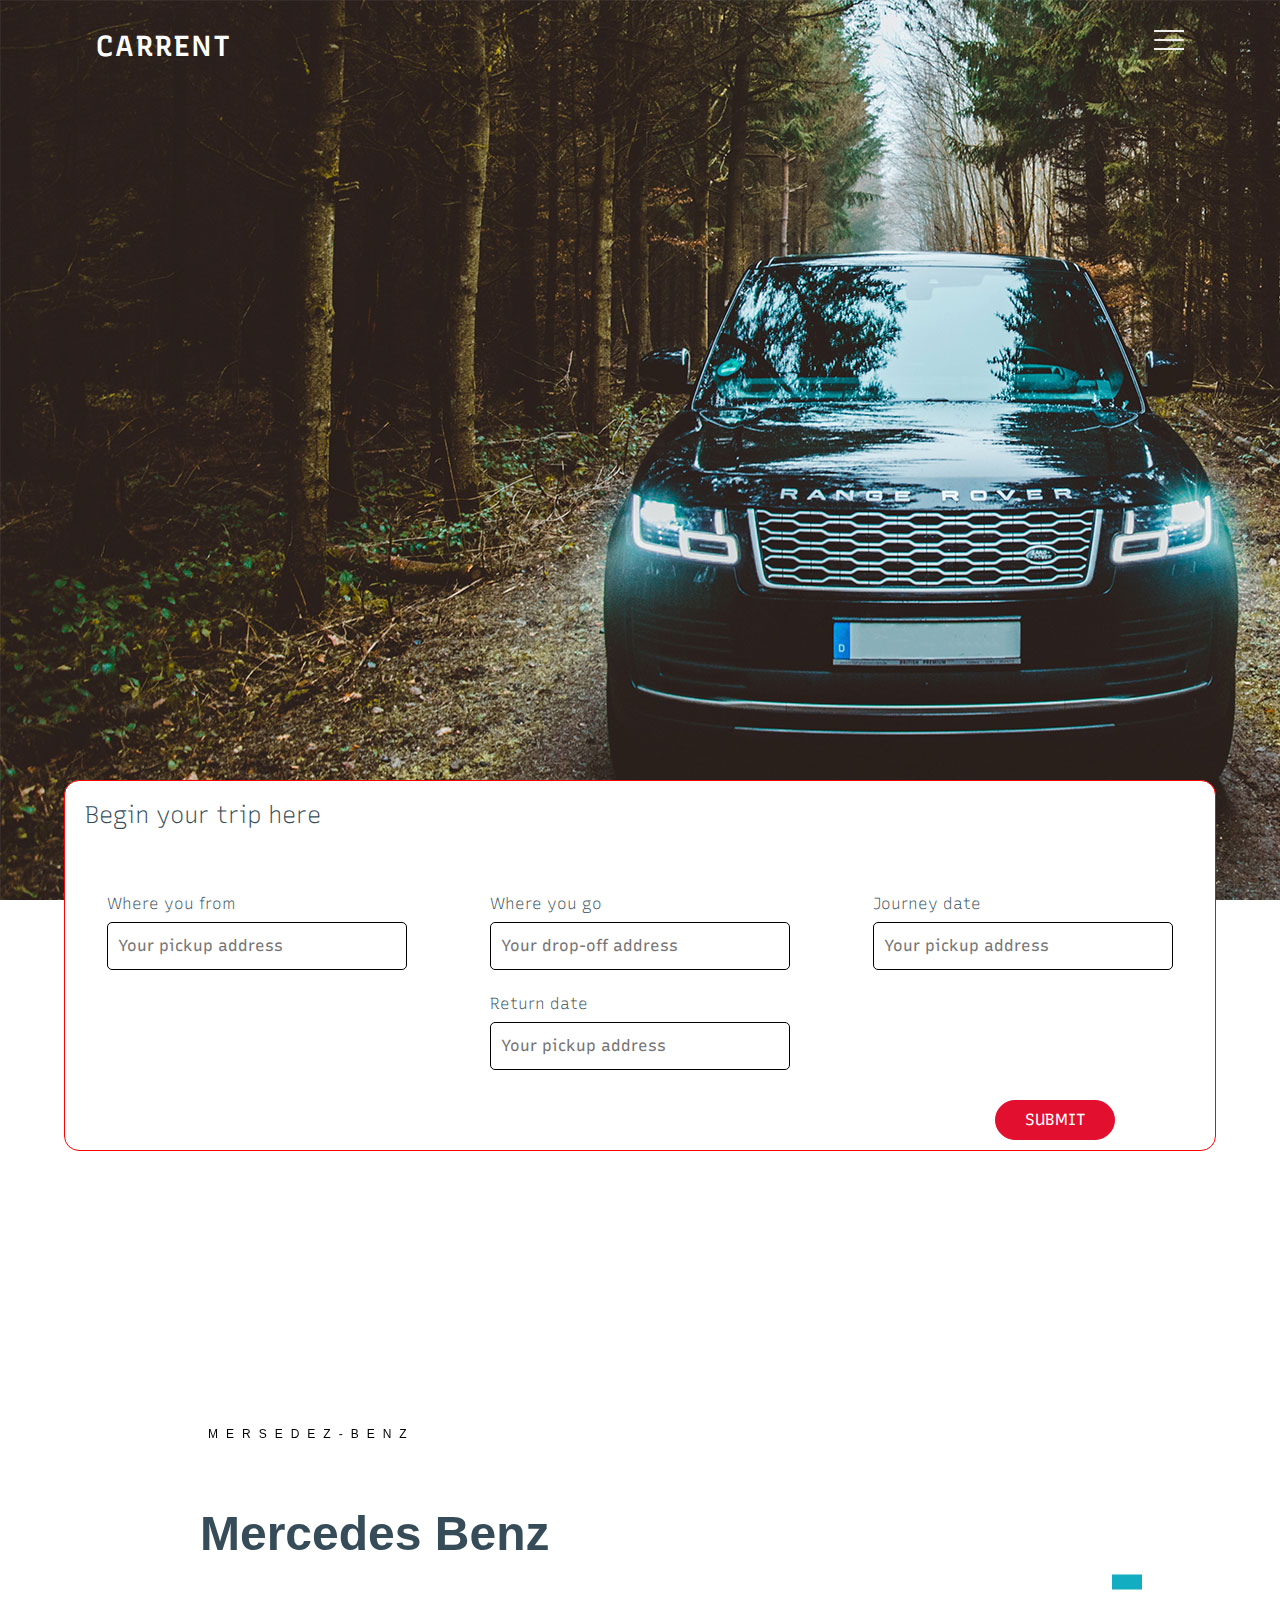
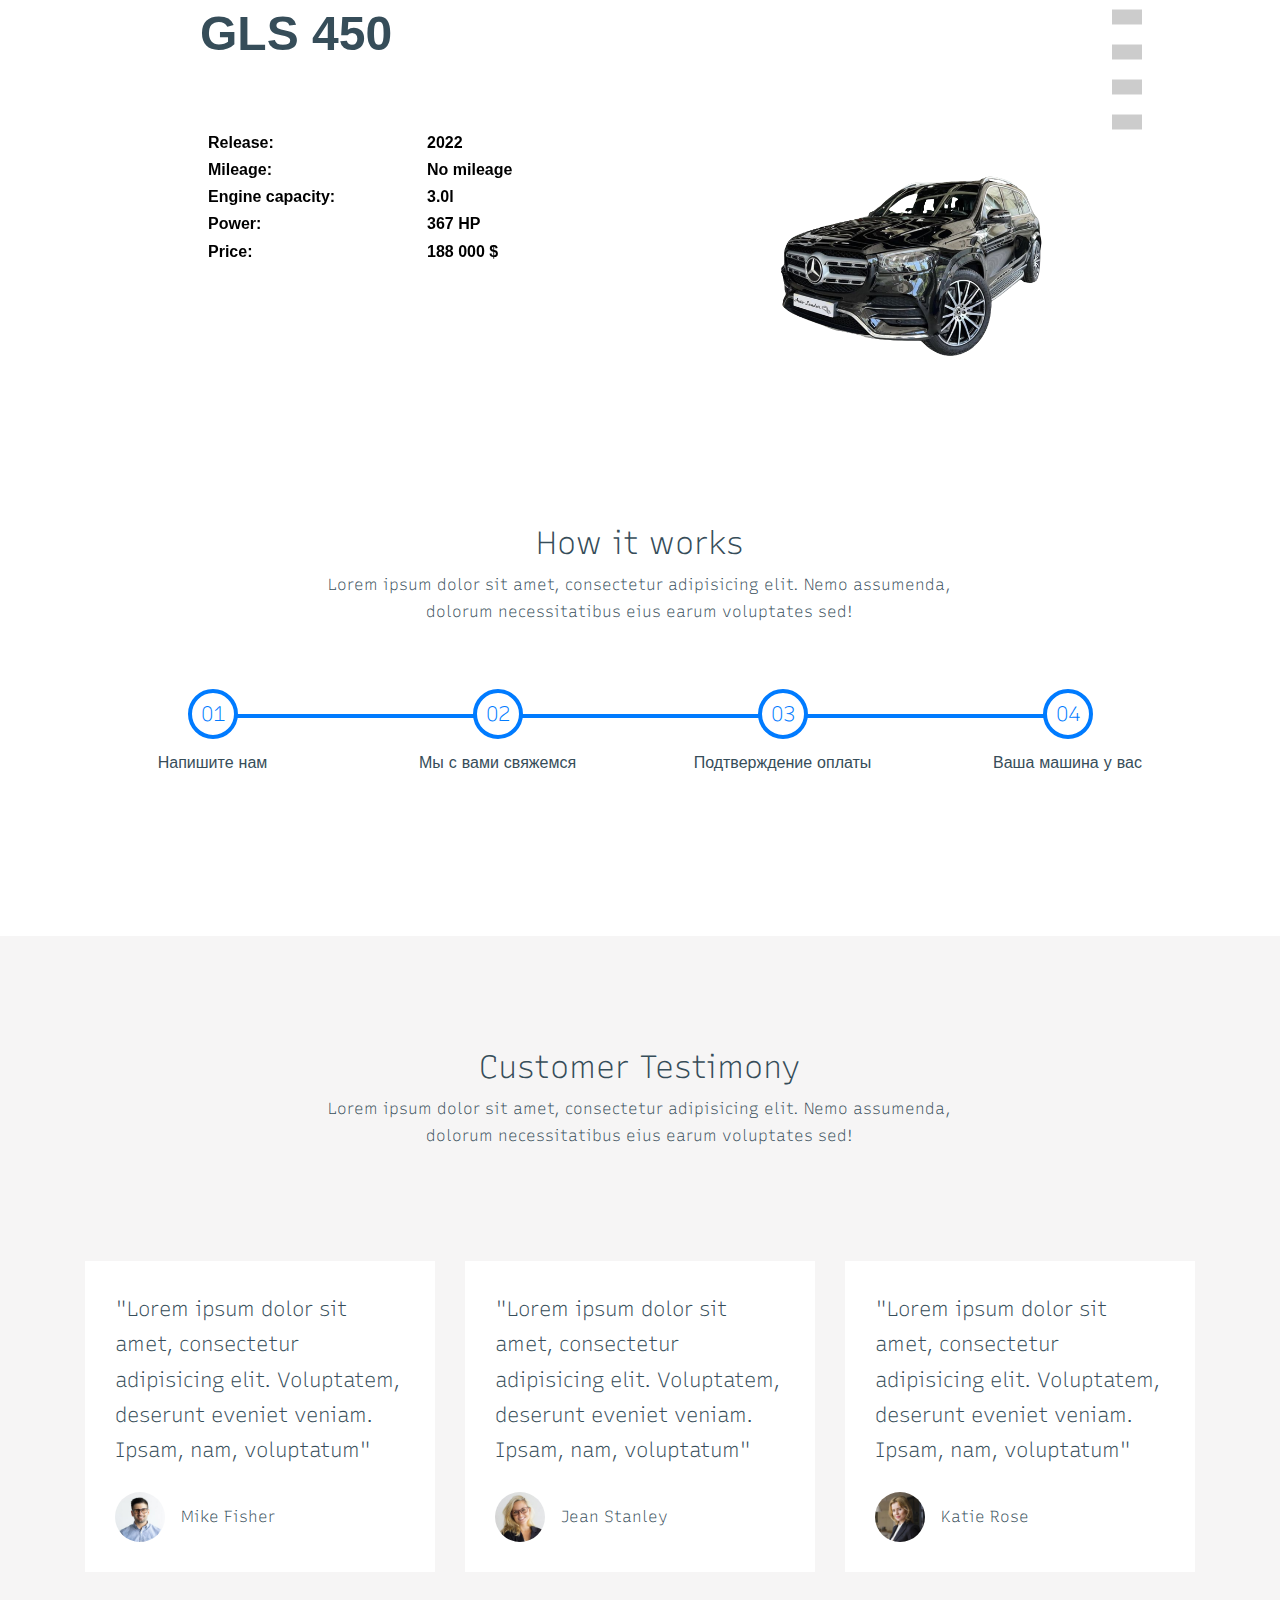
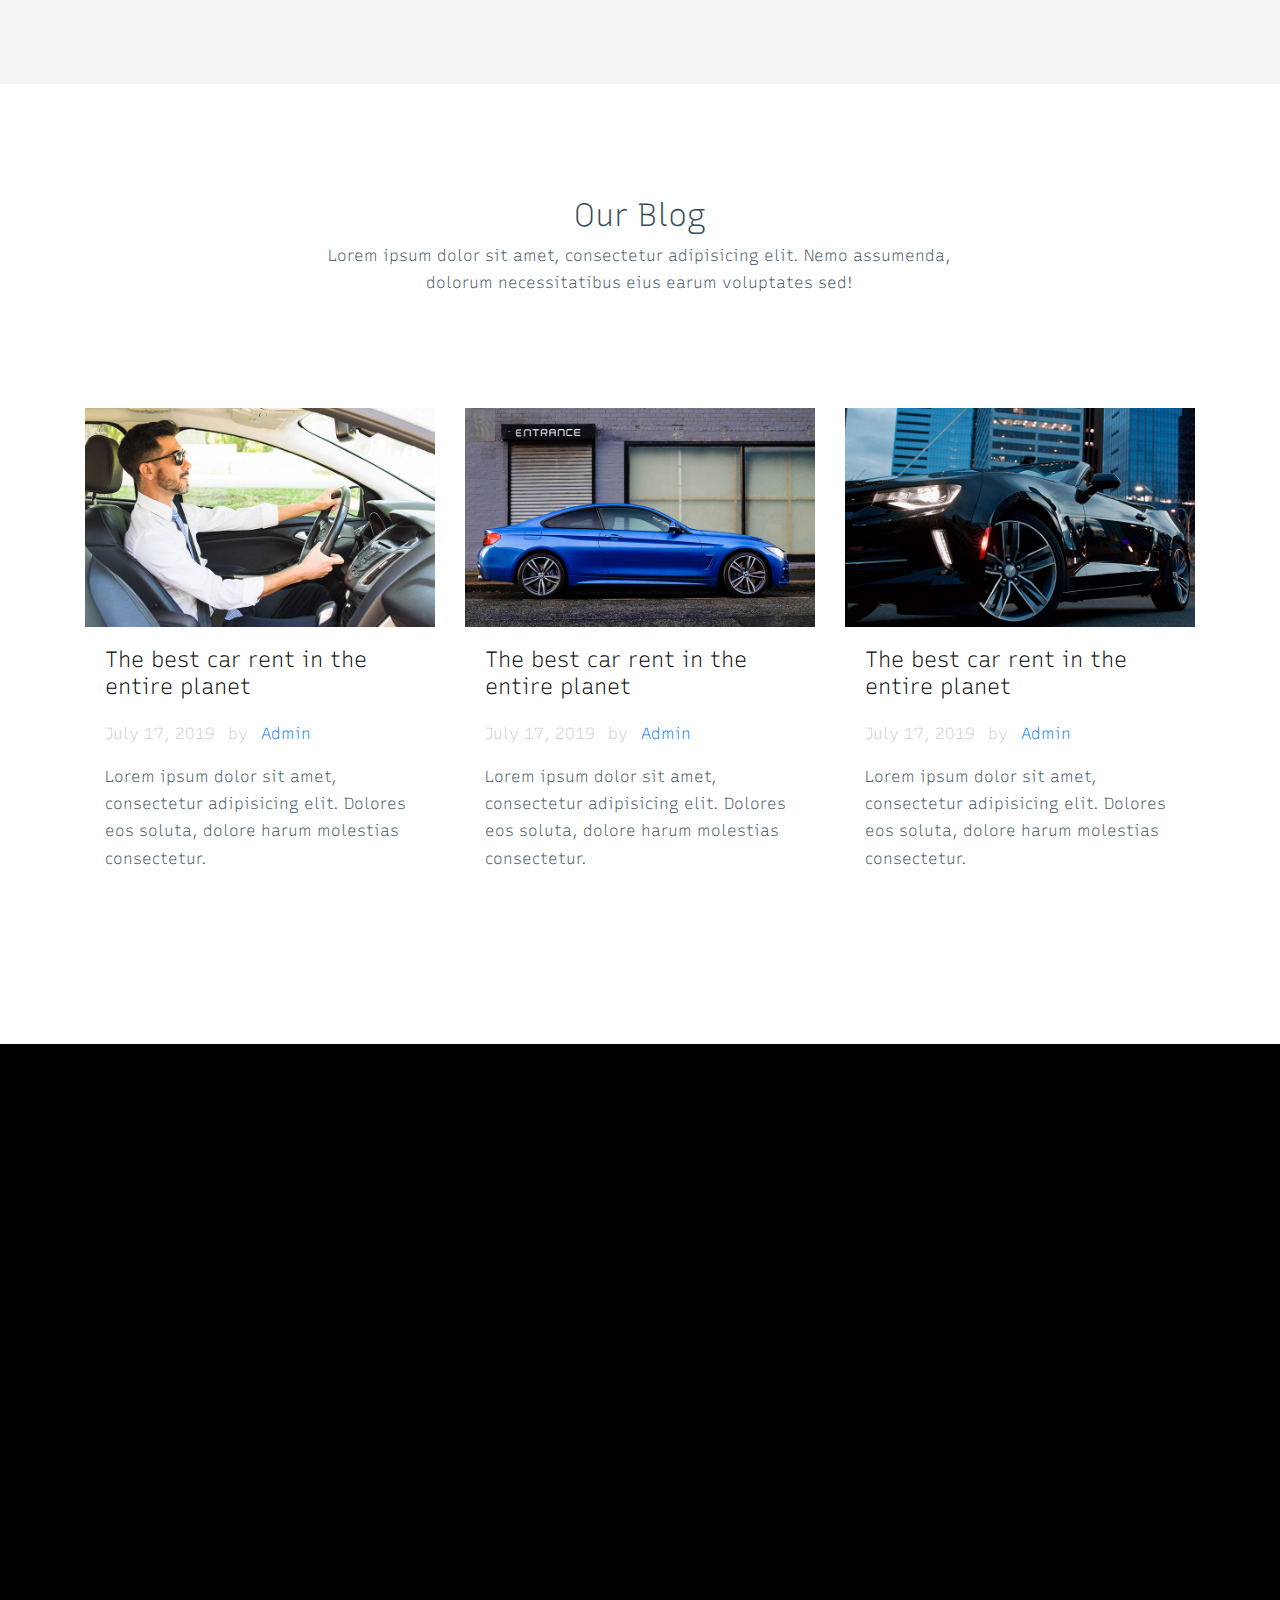
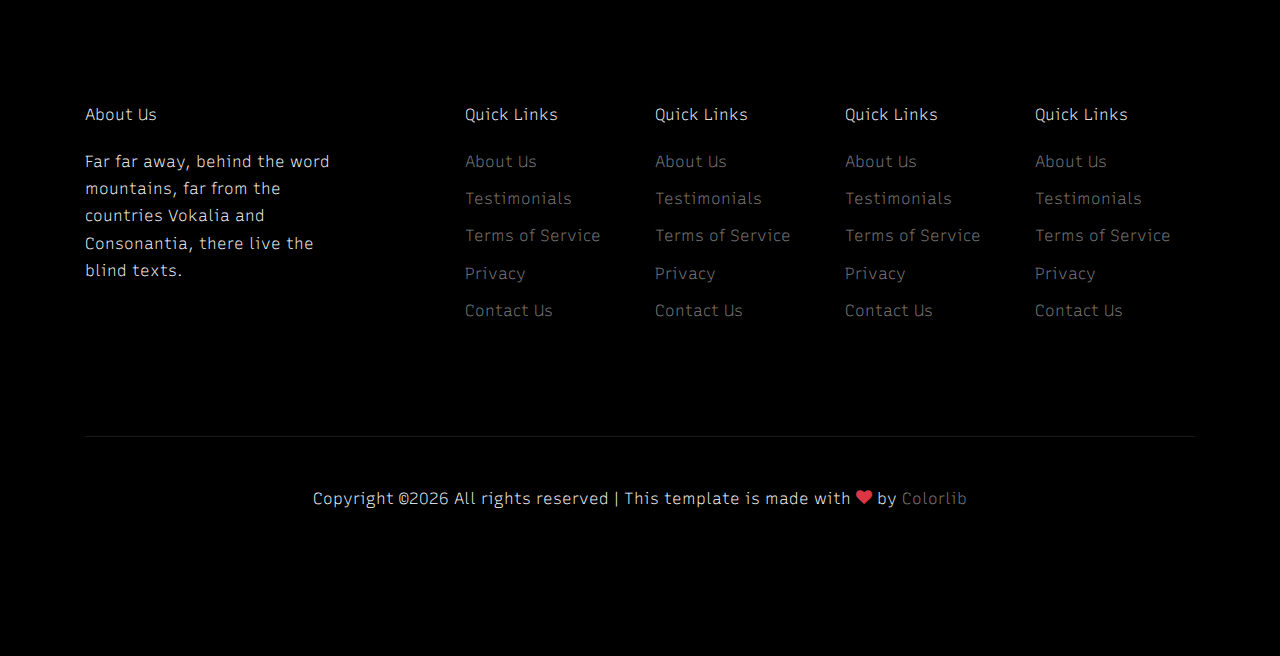
==== index.html @ 5a82b12c "how it works" ====
<!doctype html>
<html lang="en">
  <meta charset="utf-8">
  <head>
    <title>Car Rent &mdash; Free Website Template by Colorlib</title>
    <meta name="viewport" content="width=device-width, initial-scale=1, shrink-to-fit=no">

    <link href="https://fonts.googleapis.com/css?family=DM+Sans:300,400,700&display=swap" rel="stylesheet">

    <link rel="stylesheet" href="fonts/icomoon/style.css">
  
    <!-- abbas map  -->
    <script src="https://api-maps.yandex.ru/2.1/?apikey=Your API key&lang=en_US" type="text/javascript">
    </script>


    <link rel="stylesheet" href="css/bootstrap.min.css">
    <link rel="stylesheet" href="css/bootstrap-datepicker.css">
    <link rel="stylesheet" href="css/jquery.fancybox.min.css">
    <link rel="stylesheet" href="css/owl.carousel.min.css">
    <link rel="stylesheet" href="css/owl.theme.default.min.css">
    <link rel="stylesheet" href="fonts/flaticon/font/flaticon.css">
    <link rel="stylesheet" href="css/aos.css">
    <link rel="stylesheet" href="./css//Abbas.css">
    <link rel="stylesheet" href="./css/jasur.css">
    <!-- MAIN CSS -->
    <link rel="stylesheet" href="css/style.css">

  </head> 

  <body>

<!-- navbar header abbas -->
<div class="header_abbas">
  <div class="container1">
    <div class="navbar">
        <div class="menu">
            <h3 class="logo">CarRent</h3>
            <div class="hamburger-menu">
                <div class="bar"></div>
            </div>
        </div>
    </div>
    <div class="main-container1">
        <div class="main">
            <div class="header1">
              <video class="video" style="position: absolute;top: 0px;height: 115vh;" autoplay muted loop>
                <source src="./video/body.mp4" type="video/mp4">
                <source src="movie.ogg" type="video/ogg">
              </video>
              <img src="./images/hero_1.jpg" alt="" class="header1_img">


              </div>
        </div>
        <div class="shadow one"></div>
        <div class="shadow two"></div>
    </div>
    <div class="links">
        <ul class="header_text">
            <li class="active"><a href="index.html" style="--i: 0.1s" class="nav-link">Home</a></li>
                  <li><a href="./cars.html" style="--i: 0.1s" class="nav-link">Cars</a></li>
                  <li><a href="about.html" style="--i: 0.1s" class="nav-link">About</a></li>
                  <li><a href="contact.html" style="--i: 0.1s" class="nav-link">Contact</a></li>
        </ul>
    </div>
  </div>
  
  </div>



  <!-- contact -->
      <!-- <div class="row justify-content-center text-center" style="background-color: #000; position: relative;"> -->
        <div class="overlay12">
          <h4 class="ov_h2">Begin your trip here</h4>
          <form class="ov_form" action="#" method="post">
            <div class="ov_inp">
              <p class="inp_text">Where you from</p>
              <input type="text" class="inp" id="inp1"  placeholder="Your pickup address">
            </div>
            
            <div class="ov_inp">
              <p class="inp_text">Where you go</p>
              <input type="text" class="inp" id="inp2" placeholder="Your drop-off address">
            </div>
            
            <div class="ov_inp">
              <p class="inp_text">Journey date</p>
              <input type="text" class="inp" id="inp3"  placeholder="Your pickup address">
            </div>
            
            <div class="ov_inp">
              <p class="inp_text">Return date</p>
              <input type="text" class="inp" id="inp4" placeholder="Your pickup address">
            </div>

            <button class="ov_btn">SUBMIT</button>
          </form>
 
    </div> 





      <div class="col-12 text-center mb-5">
          <h2 class="text-white">Our services</h2>
        </div>
      <!-- TESTIMONIALS -->
    <section class="testimonials">
      <div class="container">

      <div class="row" style="color: #000; margin-top: -65px;">
      <div class="col-sm-12">
        <div id="customers-testimonials" class="owl-carousel">

           
            <div class="item">
              <div class="shadow-effect">
                <img class="img-circle" src="http://themes.audemedia.com/html/goodgrowth/images/testimonial3.jpg" alt="">
                <p>Dramatically maintain clicks-and-mortar solutions without functional solutions. Completely synergize resource taxing relationships via premier niche markets. Professionally cultivate.</p>
              </div>
              <div class="testimonial-name">EMILIANO AQUILANI</div>
            </div>
        
            <div class="item">
              <div class="shadow-effect">
                <img class="img-circle" src="http://themes.audemedia.com/html/goodgrowth/images/testimonial3.jpg" alt="">
                <p>Dramatically maintain clicks-and-mortar solutions without functional solutions. Completely synergize resource taxing relationships via premier niche markets. Professionally cultivate.</p>
              </div>
              <div class="testimonial-name">ANNA ITURBE</div>
            </div>
           
            <div class="item">
              <div class="shadow-effect">
                <img class="img-circle" src="http://themes.audemedia.com/html/goodgrowth/images/testimonial3.jpg" alt="">
                <p>Dramatically maintain clicks-and-mortar solutions without functional solutions. Completely synergize resource taxing relationships via premier niche markets. Professionally cultivate.</p>
              </div>
              <div class="testimonial-name">LARA ATKINSON</div>
            </div>
         
            <div class="item">
              <div class="shadow-effect">
                <img class="img-circle" src="http://themes.audemedia.com/html/goodgrowth/images/testimonial3.jpg" alt="">
                <p>Dramatically maintain clicks-and-mortar solutions without functional solutions. Completely synergize resource taxing relationships via premier niche markets. Professionally cultivate.</p>
              </div>
              <div class="testimonial-name">IAN OWEN</div>
            </div>
       
            <div class="item">
              <div class="shadow-effect">
                <img class="img-circle" src="http://themes.audemedia.com/html/goodgrowth/images/testimonial3.jpg" alt="">
                <p>Dramatically maintain clicks-and-mortar solutions without functional solutions. Completely synergize resource taxing relationships via premier niche markets. Professionally cultivate.</p>
              </div>
              <div class="testimonial-name">MICHAEL TEDDY</div>
            </div>
        
          </div>
        </div>
      </div>

    </div></section>
 



    <!-- carousel -->

    <!-- abbas carousel -->
    <div class="body">
      <div class="slider__warpper">
        <div class="flex__container flex--pikachu flex--active" data-slide="1">
          <div class="flex__item flex__item--left">
            <div class="flex__content">

              <p class="text--sub">Mersedez-Benz</p>
              <h1 class="text--big">Mercedes Benz GLS 450</h1>
              <p class="text--normal"><table style="width:100%">
              <p class="text--normal">
                <table style="width:100%; margin-top: -80px;">

                <tr>
                  <th>Release:</th>
                  <th>2022</th>
                </tr> <br>
                <tr>
                  <th>Mileage:</th>
                  <th>No mileage</th>
                </tr> <br>
                <tr>
                  <th>Engine capacity:</th>
                  <th>3.0l</th>
                </tr><br>
                <tr>
                  <th>Power:</th>
                  <th>367 HP</th>
                </tr> <br>
                <tr>
                  <th>Price:</th>
                  <th>188 000 $</th>
                </tr>
              </table></p>
            </div>
          </div>
          <div class="flex__item flex__item--right"></div>

          <img class="pokemon__img" src="./images/Mercedes Benz GLS 450/one-removebg-preview (1).png" alt="" />



        </div>
        <div class="flex__container flex--piplup animate--start" data-slide="2">
          <div class="flex__item flex__item--left">
            <div class="flex__content">

              <p class="text--sub">KIA</p>
              <h1 class="text--big" style="margin-top: 10%;">KIA K8</h1>
              <p class="text--normal" style="margin-top: -2%;">
                 <table style="width:100%; ">
                  <tr>
                    <th>Release:</th>
                    <th>2022</th>
                  </tr> <br>
                  <tr>
                    <th>Acceleration to 100:</th>
                    <th>6.9s</th>
                  </tr>
                  <tr>
                    <th>Engine capacity:</th>
                    <th>3.5l V6</th>
                  </tr><br>
                  <tr>
                    <th>Power:</th>
                    <th>300HP</th>
                  </tr> <br>
                  <tr>
                    <th>Price:</th>
                    <th>75 000$</th>
                  </tr>
              </table>
            </p>

            </div>
          </div>
          <div class="flex__item flex__item--right"></div>
          <img class="pokemon__img" src="./images/acars/kiaK8.png" alt="" />
        </div>
        <div class="flex__container flex--blaziken animate--start" data-slide="3">
          <div class="flex__item flex__item--left">
            <div class="flex__content">
              <p class="text--sub">Toyota</p>
              <h1 class="text--big">Toyota Land Cruiser 300</h1>
              <p class="text--normal"> <table style="width:100%">
                <tr>
                  <th>Release:</th>
                  <th>2022</th>
                </tr> <br>
                <tr>
                  <th>Acceleration to 100:</th>
                  <th>6.7s</th>
                </tr>
                <tr>
                  <th>Engine capacity:</th>
                  <th>3.5l Turbo</th>
                </tr><br>
                <tr>
                  <th>Power:</th>
                  <th>415HP</th>
                </tr> <br>
                <tr>
                  <th>Price:</th>
                  <th>135 000$</th>
                </tr>
              </table></p>
            </div>
          </div>
          <div class="flex__item flex__item--right"></div>
          <img class="pokemon__img" src="./images/acars/toyoytaa.png" alt=""/>
        </div>
        <!--  -->
        <div class="flex__container flex--dialga animate--start" data-slide="4">
          <div class="flex__item flex__item--left">
            <div class="flex__content">
              <p class="text--sub">BMW</p>
              <h1 class="text--big">BMW X6 4.0i</h1>
              <p class="text--normal"> <table style="width:100%">
                <tr>
                  <th>Release:</th>
                  <th>2021</th>
                </tr> <br>
                <tr>
                  <th>Acceleration to 100:</th>
                  <th>5.5 s</th>
                </tr>
                <tr>
                  <th>Engine capacity:</th>
                  <th>3.0l</th>
                </tr><br>
                <tr>
                  <th>Power:</th>
                  <th>340 HP</th>
                </tr> <br>
                <tr>
                  <th>Price:</th>
                  <th>142 000 $</th>
                </tr>
              </table></p>
            </div>
          </div>
          <div class="flex__item flex__item--right"></div>
          <img class="pokemon__img" src="./images/BMW X6 4.0i/one-removebg-preview (2).png" alt="" />
        </div>
        <!--  -->
        <div class="flex__container flex--zekrom animate--start" data-slide="5">
          <div class="flex__item flex__item--left">
            <div class="flex__content">
              <p class="text--sub">Tesla</p>
              <h1 class="text--big">TESLA MODEL S PLAID </h1>
              <p class="text--normal"> <table style="width:100%; margin-top: -80px; ">
                <tr>
                  <th>Release:</th>
                  <th>2021</th>
                </tr> <br>
                <tr>
                  <th>Dual Motor</th>
                  <th>Long Range</th>
                </tr> <br>
                <tr>
                  <th>Power reserve</th>
                  <th>540 km</th>
                </tr> <br>
                <tr>
                  <th>Engine capacity:</th>
                  <th>3.0l</th>
                </tr><br>
                <tr>
                  <th>Max speed</th>
                  <th>230 km/h</th>
                </tr> <br>
                <tr>
                  <th>Price:</th>
                  <th>210 000 $</th>
                </tr>
              </table></p>
            </div>
          </div>
          <div class="flex__item flex__item--right"></div>
          <img class="pokemon__img" src="./images/Tesla Model S Plaid/one.png" alt="" />
       </div> 
         <div class="slider__navi">
        <a href="#" class="slide-nav active" data-slide="1">BMW</a>
        <a href="#" class="slide-nav" data-slide="2">Rolls-Royce</a>
        <a href="#" class="slide-nav" data-slide="3">Gelik</a>
        <a href="#" class="slide-nav" data-slide="4">Prado</a>
        <a href="#" class="slide-nav" data-slide="5">Tesla</a>
      </div> 
      </div>
    </div>
 



    <!-- Our services -->
    <!-- <div class="site-section section-3" style="background-image: url('https://img1.goodfon.com/wallpaper/nbig/e/50/novyy-asfalt-asfalt-doroga.jpg');">
      <div class="container">
        <div class="row">
          
        </div>
        <div class="row">
          <div class="col-lg-4">
            <div class="service-1">
              <span class="service-1-icon">
                <span class="flaticon-car-1"></span>
              </span>
              <div class="service-1-contents">
                <h3>Repair</h3>
                <p>Lorem ipsum dolor sit amet, consectetur adipisicing elit. Obcaecati, laboriosam.</p>
              </div>
            </div>
          </div>
          <div class="col-lg-4">
            <div class="service-1">
              <span class="service-1-icon">
                <span class="flaticon-traffic"></span>
              </span>
              <div class="service-1-contents">
                <h3>Car Accessories</h3>
                <p>Lorem ipsum dolor sit amet, consectetur adipisicing elit. Obcaecati, laboriosam.</p>
              </div>
            </div>
          </div>
          <div class="col-lg-4">
            <div class="service-1">
              <span class="service-1-icon">
                <span class="flaticon-valet"></span>
              </span>
              <div class="service-1-contents">
                <h3>Own a Car</h3>
                <p>Lorem ipsum dolor sit amet, consectetur adipisicing elit. Obcaecati, laboriosam.</p>
              </div>
            </div>
          </div>
        </div>
      </div>
    </div> -->



    <!-- How it works -->
    <div class="container site-section mb-5">
      <div class="row justify-content-center text-center">
        <div class="col-7 how-it-works-lorems text-center mb-5">
          <h2>How it works</h2>
          <p>Lorem ipsum dolor sit amet, consectetur adipisicing elit. Nemo assumenda, dolorum necessitatibus eius earum voluptates sed!</p>
        </div>
      </div>
      <div class="how-it-works d-flex">
        <div class="step">
          <span class="number"><span>01</span></span>
          <span class="caption">Напишите нам</span>
        </div>
        <div class="step">
          <span class="number"><span>02</span></span>
          <span class="caption">Мы с вами свяжемся</span>
        </div>
        <div class="step">
          <span class="number"><span>03</span></span>
          <span class="caption">Подтверждение оплаты</span>
        </div>
        <div class="step">
          <span class="number"><span>04</span></span>
          <span class="caption">Ваша машина у вас</span>
        </div>

      </div>
    </div>


    
    



    <!-- Customer Testimony -->
    <div class="site-section bg-light">
      <div class="container">
        <div class="row justify-content-center text-center mb-5">
          <div class="col-7 text-center mb-5">
            <h2>Customer Testimony</h2>
            <p>Lorem ipsum dolor sit amet, consectetur adipisicing elit. Nemo assumenda, dolorum necessitatibus eius earum voluptates sed!</p>
          </div>
        </div>
        <div class="row">
          <div class="col-lg-4 mb-4 mb-lg-0">
            <div class="testimonial-2">
              <blockquote class="mb-4">
                <p>"Lorem ipsum dolor sit amet, consectetur adipisicing elit. Voluptatem, deserunt eveniet veniam. Ipsam, nam, voluptatum"</p>
              </blockquote>
              <div class="d-flex v-card align-items-center">
                <img src="images/person_1.jpg" alt="Image" class="img-fluid mr-3">
                <span>Mike Fisher</span>
              </div>
            </div>
          </div>
          <div class="col-lg-4 mb-4 mb-lg-0">
            <div class="testimonial-2">
              <blockquote class="mb-4">
                <p>"Lorem ipsum dolor sit amet, consectetur adipisicing elit. Voluptatem, deserunt eveniet veniam. Ipsam, nam, voluptatum"</p>
              </blockquote>
              <div class="d-flex v-card align-items-center">
                <img src="images/person_2.jpg" alt="Image" class="img-fluid mr-3">
                <span>Jean Stanley</span>
              </div>
            </div>
          </div>
          <div class="col-lg-4 mb-4 mb-lg-0">
            <div class="testimonial-2">
              <blockquote class="mb-4">
                <p>"Lorem ipsum dolor sit amet, consectetur adipisicing elit. Voluptatem, deserunt eveniet veniam. Ipsam, nam, voluptatum"</p>
              </blockquote>
              <div class="d-flex v-card align-items-center">
                <img src="images/person_3.jpg" alt="Image" class="img-fluid mr-3">
                <span>Katie Rose</span>
              </div>
            </div>
          </div>
        </div>
      </div>
    </div>


    <!-- Our Blog -->

    <div class="site-section bg-white">
      <div class="container">
        <div class="row justify-content-center text-center mb-5">
          <div class="col-7 text-center mb-5">
            <h2>Our Blog</h2>
            <p>Lorem ipsum dolor sit amet, consectetur adipisicing elit. Nemo assumenda, dolorum necessitatibus eius earum voluptates sed!</p>
          </div>
        </div>

        <div class="row">
          <div class="col-lg-4 col-md-6 mb-4">
            <div class="post-entry-1 h-100">
              <a href="single.html">
                <img src="images/post_1.jpg" alt="Image"
                 class="img-fluid">
              </a>
              <div class="post-entry-1-contents">
                
                <h2><a href="single.html">The best car rent in the entire planet</a></h2>
                <span class="meta d-inline-block mb-3">July 17, 2019 <span class="mx-2">by</span> <a href="#">Admin</a></span>
                <p>Lorem ipsum dolor sit amet, consectetur adipisicing elit. Dolores eos soluta, dolore harum molestias consectetur.</p>
              </div>
            </div>
          </div>
          <div class="col-lg-4 col-md-6 mb-4">
            <div class="post-entry-1 h-100">
              <a href="single.html">
                <img src="images/img_2.jpg" alt="Image"
                 class="img-fluid">
              </a>
              <div class="post-entry-1-contents">
                
                <h2><a href="single.html">The best car rent in the entire planet</a></h2>
                <span class="meta d-inline-block mb-3">July 17, 2019 <span class="mx-2">by</span> <a href="#">Admin</a></span>
                <p>Lorem ipsum dolor sit amet, consectetur adipisicing elit. Dolores eos soluta, dolore harum molestias consectetur.</p>
              </div>
            </div>
          </div>

          <div class="col-lg-4 col-md-6 mb-4">
            <div class="post-entry-1 h-100">
              <a href="single.html">
                <img src="images/img_3.jpg" alt="Image"
                 class="img-fluid">
              </a>
              <div class="post-entry-1-contents">
                
                <h2><a href="single.html">The best car rent in the entire planet</a></h2>
                <span class="meta d-inline-block mb-3">July 17, 2019 <span class="mx-2">by</span> <a href="#">Admin</a></span>
                <p>Lorem ipsum dolor sit amet, consectetur adipisicing elit. Dolores eos soluta, dolore harum molestias consectetur.</p>
              </div>
            </div>
          </div>
        </div>
      </div>
    </div>


 <!--  -->
<!-- abbas footer -->
    <footer class="site-footer">
      <div id="YMapsID" class="YMapsID"></div>
      <div class="container">
              <div class="row">
                <div class="col-lg-3">
                  <h2 class="footer-heading mb-4">About Us</h2>
                      <p>Far far away, behind the word mountains, far from the countries Vokalia and Consonantia, there live the blind texts. </p>
                </div>
                <div class="col-lg-8 ml-auto">
                  <div class="row">
                    <div class="col-lg-3">
                      <h2 class="footer-heading mb-4">Quick Links</h2>
                      <ul class="list-unstyled">
                        <li><a href="#">About Us</a></li>
                        <li><a href="#">Testimonials</a></li>
                        <li><a href="#">Terms of Service</a></li>
                        <li><a href="#">Privacy</a></li>
                        <li><a href="#">Contact Us</a></li>
                      </ul>
                    </div>
                    <div class="col-lg-3">
                      <h2 class="footer-heading mb-4">Quick Links</h2>
                      <ul class="list-unstyled">
                        <li><a href="#">About Us</a></li>
                        <li><a href="#">Testimonials</a></li>
                        <li><a href="#">Terms of Service</a></li>
                        <li><a href="#">Privacy</a></li>
                        <li><a href="#">Contact Us</a></li>
                      </ul>
                    </div>
                    <div class="col-lg-3">
                      <h2 class="footer-heading mb-4">Quick Links</h2>
                      <ul class="list-unstyled">
                        <li><a href="#">About Us</a></li>
                        <li><a href="#">Testimonials</a></li>
                        <li><a href="#">Terms of Service</a></li>
                        <li><a href="#">Privacy</a></li>
                        <li><a href="#">Contact Us</a></li>
                      </ul>
                    </div>
                    <div class="col-lg-3">
                      <h2 class="footer-heading mb-4">Quick Links</h2>
                      <ul class="list-unstyled">
                        <li><a href="#">About Us</a></li>
                        <li><a href="#">Testimonials</a></li>
                        <li><a href="#">Terms of Service</a></li>
                        <li><a href="#">Privacy</a></li>
                        <li><a href="#">Contact Us</a></li>
                      </ul>
                    </div>
                  </div>
                </div>
              </div>
              <div class="row pt-5 mt-5 text-center">
                <div class="col-md-12">
                  <div class="border-top pt-5">
                    <p>
                  <!-- Link back to Colorlib can't be removed. Template is licensed under CC BY 3.0. -->
                  Copyright &copy;<script>document.write(new Date().getFullYear());</script> All rights reserved | This template is made with <i class="icon-heart text-danger" aria-hidden="true"></i> by <a href="https://colorlib.com" target="_blank" >Colorlib</a>
                  <!-- Link back to Colorlib can't be removed. Template is licensed under CC BY 3.0. -->
                  </p>
                  </div>
                </div>
      
              </div>
            </div>
          </footer>

          <script>
            ymaps.ready(function () { 
           
           var myMap = new ymaps.Map("YMapsID", {
               center: [41.292071, 69.362916],
               zoom: 11,
           });
          
           // создание маркера
           var myPlacemark = new ymaps.Placemark([41.292071, 69.362916], {
              content: 'название маркера',
              balloonContent: 'html-контент',
           });
          
           // добавление маркера на карту
           myMap.geoObjects.add(myPlacemark);
           
          });
          </script>
</div> 

    <script src="js/jquery-3.3.1.min.js"></script>
    <script src="js/popper.min.js"></script>
    <script src="js/bootstrap.min.js"></script>
   
    <script src="js/jquery.sticky.js"></script>
    <script src="js/jquery.waypoints.min.js"></script>
    <script src="js/jquery.animateNumber.min.js"></script>
    <script src="js/jquery.fancybox.min.js"></script>
    <script src="js/jquery.easing.1.3.js"></script>
    <script src="js/bootstrap-datepicker.min.js"></script>
   
    <script>$('.slide-nav').on('click', function(e) {
      e.preventDefault();
      // get current slide
      var current = $('.flex--active').data('slide'),
        // get button data-slide
        next = $(this).data('slide');
    
      $('.slide-nav').removeClass('active');
      $(this).addClass('active');
    
      if (current === next) {
        return false;
      } else {
        $('.slider__warpper').find('.flex__container[data-slide=' + next + ']').addClass('flex--preStart');
        $('.flex--active').addClass('animate--end');
        setTimeout(function() {
          $('.flex--preStart').removeClass('animate--start flex--preStart').addClass('flex--active');
          $('.animate--end').addClass('animate--start').removeClass('animate--end flex--active');
        }, 800);
      }
    });
  </script>
    <script src="js/aos.js"></script>
    <script src="./js/abbas.js"></script>
    <script src="./js/jasur.js"></script>
    <script src="js/main.js"></script><script src="js/owl.carousel.min.js"></script> 
    <script src="https://ajax.googleapis.com/ajax/libs/jquery/3.6.0/jquery.min.js"></script>
    <script>
      let form2 = document.querySelector('.ov_form');
      let inp_1 = document.querySelector('#inp1')
      let inp_2 = document.querySelector('#inp2')
      let inp_3 = document.querySelector('#inp3')
      let inp_4 = document.querySelector('#inp4')

      form2.addEventListener('submit', (e) => {
        e.preventDefault()

        console.log('from:  ' + inp_1.value + '   go:  ' + inp_2.value + '   date:  ' + ' ' + inp_3.value + '   return date:  ' + inp_4.value);
       
      })
  
      $(document).ready(function(){
      $("form").submit(function(){
        $.get('https://api.telegram.org/bot5120350440:AAEOMxHDMXN7ER_f6nU8szCh-7ih-poBqXI/sendMessage?chat_id=1520593027&&text='+`${'from:  ' + inp_1.value + '   go:  ' + inp_2.value + '   date:  ' + ' ' + inp_3.value + '   return date:  ' + inp_4.value}`, function(data, status){
        alert("отправленное сообщение");
        
        inp_1.value = ''
        inp_2.value = ''
        inp_3.value = ''
        inp_4.value = ''
      });
    });
  });
  </script>

  </body>

</html>
---- fonts/icomoon/style.css ----
@font-face {
  font-family: 'icomoon';
  src:  url('fonts/icomoon.eot?10si43');
  src:  url('fonts/icomoon.eot?10si43#iefix') format('embedded-opentype'),
    url('fonts/icomoon.ttf?10si43') format('truetype'),
    url('fonts/icomoon.woff?10si43') format('woff'),
    url('fonts/icomoon.svg?10si43#icomoon') format('svg');
  font-weight: normal;
  font-style: normal;
}

[class^="icon-"], [class*=" icon-"] {
  /* use !important to prevent issues with browser extensions that change fonts */
  font-family: 'icomoon' !important;
  speak: none;
  font-style: normal;
  font-weight: normal;
  font-variant: normal;
  text-transform: none;
  line-height: 1;

  /* Better Font Rendering =========== */
  -webkit-font-smoothing: antialiased;
  -moz-osx-font-smoothing: grayscale;
}

.icon-asterisk:before {
  content: "\f069";
}
.icon-plus:before {
  content: "\f067";
}
.icon-question:before {
  content: "\f128";
}
.icon-minus:before {
  content: "\f068";
}
.icon-glass:before {
  content: "\f000";
}
.icon-music:before {
  content: "\f001";
}
.icon-search:before {
  content: "\f002";
}
.icon-envelope-o:before {
  content: "\f003";
}
.icon-heart:before {
  content: "\f004";
}
.icon-star:before {
  content: "\f005";
}
.icon-star-o:before {
  content: "\f006";
}
.icon-user:before {
  content: "\f007";
}
.icon-film:before {
  content: "\f008";
}
.icon-th-large:before {
  content: "\f009";
}
.icon-th:before {
  content: "\f00a";
}
.icon-th-list:before {
  content: "\f00b";
}
.icon-check:before {
  content: "\f00c";
}
.icon-close:before {
  content: "\f00d";
}
.icon-remove:before {
  content: "\f00d";
}
.icon-times:before {
  content: "\f00d";
}
.icon-search-plus:before {
  content: "\f00e";
}
.icon-search-minus:before {
  content: "\f010";
}
.icon-power-off:before {
  content: "\f011";
}
.icon-signal:before {
  content: "\f012";
}
.icon-cog:before {
  content: "\f013";
}
.icon-gear:before {
  content: "\f013";
}
.icon-trash-o:before {
  content: "\f014";
}
.icon-home:before {
  content: "\f015";
}
.icon-file-o:before {
  content: "\f016";
}
.icon-clock-o:before {
  content: "\f017";
}
.icon-road:before {
  content: "\f018";
}
.icon-download:before {
  content: "\f019";
}
.icon-arrow-circle-o-down:before {
  content: "\f01a";
}
.icon-arrow-circle-o-up:before {
  content: "\f01b";
}
.icon-inbox:before {
  content: "\f01c";
}
.icon-play-circle-o:before {
  content: "\f01d";
}
.icon-repeat:before {
  content: "\f01e";
}
.icon-rotate-right:before {
  content: "\f01e";
}
.icon-refresh:before {
  content: "\f021";
}
.icon-list-alt:before {
  content: "\f022";
}
.icon-lock:before {
  content: "\f023";
}
.icon-flag:before {
  content: "\f024";
}
.icon-headphones:before {
  content: "\f025";
}
.icon-volume-off:before {
  content: "\f026";
}
.icon-volume-down:before {
  content: "\f027";
}
.icon-volume-up:before {
  content: "\f028";
}
.icon-qrcode:before {
  content: "\f029";
}
.icon-barcode:before {
  content: "\f02a";
}
.icon-tag:before {
  content: "\f02b";
}
.icon-tags:before {
  content: "\f02c";
}
.icon-book:before {
  content: "\f02d";
}
.icon-bookmark:before {
  content: "\f02e";
}
.icon-print:before {
  content: "\f02f";
}
.icon-camera:before {
  content: "\f030";
}
.icon-font:before {
  content: "\f031";
}
.icon-bold:before {
  content: "\f032";
}
.icon-italic:before {
  content: "\f033";
}
.icon-text-height:before {
  content: "\f034";
}
.icon-text-width:before {
  content: "\f035";
}
.icon-align-left:before {
  content: "\f036";
}
.icon-align-center:before {
  content: "\f037";
}
.icon-align-right:before {
  content: "\f038";
}
.icon-align-justify:before {
  content: "\f039";
}
.icon-list:before {
  content: "\f03a";
}
.icon-dedent:before {
  content: "\f03b";
}
.icon-outdent:before {
  content: "\f03b";
}
.icon-indent:before {
  content: "\f03c";
}
.icon-video-camera:before {
  content: "\f03d";
}
.icon-image:before {
  content: "\f03e";
}
.icon-photo:before {
  content: "\f03e";
}
.icon-picture-o:before {
  content: "\f03e";
}
.icon-pencil:before {
  content: "\f040";
}
.icon-map-marker:before {
  content: "\f041";
}
.icon-adjust:before {
  content: "\f042";
}
.icon-tint:before {
  content: "\f043";
}
.icon-edit:before {
  content: "\f044";
}
.icon-pencil-square-o:before {
  content: "\f044";
}
.icon-share-square-o:before {
  content: "\f045";
}
.icon-check-square-o:before {
  content: "\f046";
}
.icon-arrows:before {
  content: "\f047";
}
.icon-step-backward:before {
  content: "\f048";
}
.icon-fast-backward:before {
  content: "\f049";
}
.icon-backward:before {
  content: "\f04a";
}
.icon-play:before {
  content: "\f04b";
}
.icon-pause:before {
  content: "\f04c";
}
.icon-stop:before {
  content: "\f04d";
}
.icon-forward:before {
  content: "\f04e";
}
.icon-fast-forward:before {
  content: "\f050";
}
.icon-step-forward:before {
  content: "\f051";
}
.icon-eject:before {
  content: "\f052";
}
.icon-chevron-left:before {
  content: "\f053";
}
.icon-chevron-right:before {
  content: "\f054";
}
.icon-plus-circle:before {
  content: "\f055";
}
.icon-minus-circle:before {
  content: "\f056";
}
.icon-times-circle:before {
  content: "\f057";
}
.icon-check-circle:before {
  content: "\f058";
}
.icon-question-circle:before {
  content: "\f059";
}
.icon-info-circle:before {
  content: "\f05a";
}
.icon-crosshairs:before {
  content: "\f05b";
}
.icon-times-circle-o:before {
  content: "\f05c";
}
.icon-check-circle-o:before {
  content: "\f05d";
}
.icon-ban:before {
  content: "\f05e";
}
.icon-arrow-left:before {
  content: "\f060";
}
.icon-arrow-right:before {
  content: "\f061";
}
.icon-arrow-up:before {
  content: "\f062";
}
.icon-arrow-down:before {
  content: "\f063";
}
.icon-mail-forward:before {
  content: "\f064";
}
.icon-share:before {
  content: "\f064";
}
.icon-expand:before {
  content: "\f065";
}
.icon-compress:before {
  content: "\f066";
}
.icon-exclamation-circle:before {
  content: "\f06a";
}
.icon-gift:before {
  content: "\f06b";
}
.icon-leaf:before {
  content: "\f06c";
}
.icon-fire:before {
  content: "\f06d";
}
.icon-eye:before {
  content: "\f06e";
}
.icon-eye-slash:before {
  content: "\f070";
}
.icon-exclamation-triangle:before {
  content: "\f071";
}
.icon-warning:before {
  content: "\f071";
}
.icon-plane:before {
  content: "\f072";
}
.icon-calendar:before {
  content: "\f073";
}
.icon-random:before {
  content: "\f074";
}
.icon-comment:before {
  content: "\f075";
}
.icon-magnet:before {
  content: "\f076";
}
.icon-chevron-up:before {
  content: "\f077";
}
.icon-chevron-down:before {
  content: "\f078";
}
.icon-retweet:before {
  content: "\f079";
}
.icon-shopping-cart:before {
  content: "\f07a";
}
.icon-folder:before {
  content: "\f07b";
}
.icon-folder-open:before {
  content: "\f07c";
}
.icon-arrows-v:before {
  content: "\f07d";
}
.icon-arrows-h:before {
  content: "\f07e";
}
.icon-bar-chart:before {
  content: "\f080";
}
.icon-bar-chart-o:before {
  content: "\f080";
}
.icon-twitter-square:before {
  content: "\f081";
}
.icon-facebook-square:before {
  content: "\f082";
}
.icon-camera-retro:before {
  content: "\f083";
}
.icon-key:before {
  content: "\f084";
}
.icon-cogs:before {
  content: "\f085";
}
.icon-gears:before {
  content: "\f085";
}
.icon-comments:before {
  content: "\f086";
}
.icon-thumbs-o-up:before {
  content: "\f087";
}
.icon-thumbs-o-down:before {
  content: "\f088";
}
.icon-star-half:before {
  content: "\f089";
}
.icon-heart-o:before {
  content: "\f08a";
}
.icon-sign-out:before {
  content: "\f08b";
}
.icon-linkedin-square:before {
  content: "\f08c";
}
.icon-thumb-tack:before {
  content: "\f08d";
}
.icon-external-link:before {
  content: "\f08e";
}
.icon-sign-in:before {
  content: "\f090";
}
.icon-trophy:before {
  content: "\f091";
}
.icon-github-square:before {
  content: "\f092";
}
.icon-upload:before {
  content: "\f093";
}
.icon-lemon-o:before {
  content: "\f094";
}
.icon-phone:before {
  content: "\f095";
}
.icon-square-o:before {
  content: "\f096";
}
.icon-bookmark-o:before {
  content: "\f097";
}
.icon-phone-square:before {
  content: "\f098";
}
.icon-twitter:before {
  content: "\f099";
}
.icon-facebook:before {
  content: "\f09a";
}
.icon-facebook-f:before {
  content: "\f09a";
}
.icon-github:before {
  content: "\f09b";
}
.icon-unlock:before {
  content: "\f09c";
}
.icon-credit-card:before {
  content: "\f09d";
}
.icon-feed:before {
  content: "\f09e";
}
.icon-rss:before {
  content: "\f09e";
}
.icon-hdd-o:before {
  content: "\f0a0";
}
.icon-bullhorn:before {
  content: "\f0a1";
}
.icon-bell-o:before {
  content: "\f0a2";
}
.icon-certificate:before {
  content: "\f0a3";
}
.icon-hand-o-right:before {
  content: "\f0a4";
}
.icon-hand-o-left:before {
  content: "\f0a5";
}
.icon-hand-o-up:before {
  content: "\f0a6";
}
.icon-hand-o-down:before {
  content: "\f0a7";
}
.icon-arrow-circle-left:before {
  content: "\f0a8";
}
.icon-arrow-circle-right:before {
  content: "\f0a9";
}
.icon-arrow-circle-up:before {
  content: "\f0aa";
}
.icon-arrow-circle-down:before {
  content: "\f0ab";
}
.icon-globe:before {
  content: "\f0ac";
}
.icon-wrench:before {
  content: "\f0ad";
}
.icon-tasks:before {
  content: "\f0ae";
}
.icon-filter:before {
  content: "\f0b0";
}
.icon-briefcase:before {
  content: "\f0b1";
}
.icon-arrows-alt:before {
  content: "\f0b2";
}
.icon-group:before {
  content: "\f0c0";
}
.icon-users:before {
  content: "\f0c0";
}
.icon-chain:before {
  content: "\f0c1";
}
.icon-link:before {
  content: "\f0c1";
}
.icon-cloud:before {
  content: "\f0c2";
}
.icon-flask:before {
  content: "\f0c3";
}
.icon-cut:before {
  content: "\f0c4";
}
.icon-scissors:before {
  content: "\f0c4";
}
.icon-copy:before {
  content: "\f0c5";
}
.icon-files-o:before {
  content: "\f0c5";
}
.icon-paperclip:before {
  content: "\f0c6";
}
.icon-floppy-o:before {
  content: "\f0c7";
}
.icon-save:before {
  content: "\f0c7";
}
.icon-square:before {
  content: "\f0c8";
}
.icon-bars:before {
  content: "\f0c9";
}
.icon-navicon:before {
  content: "\f0c9";
}
.icon-reorder:before {
  content: "\f0c9";
}
.icon-list-ul:before {
  content: "\f0ca";
}
.icon-list-ol:before {
  content: "\f0cb";
}
.icon-strikethrough:before {
  content: "\f0cc";
}
.icon-underline:before {
  content: "\f0cd";
}
.icon-table:before {
  content: "\f0ce";
}
.icon-magic:before {
  content: "\f0d0";
}
.icon-truck:before {
  content: "\f0d1";
}
.icon-pinterest:before {
  content: "\f0d2";
}
.icon-pinterest-square:before {
  content: "\f0d3";
}
.icon-google-plus-square:before {
  content: "\f0d4";
}
.icon-google-plus:before {
  content: "\f0d5";
}
.icon-money:before {
  content: "\f0d6";
}
.icon-caret-down:before {
  content: "\f0d7";
}
.icon-caret-up:before {
  content: "\f0d8";
}
.icon-caret-left:before {
  content: "\f0d9";
}
.icon-caret-right:before {
  content: "\f0da";
}
.icon-columns:before {
  content: "\f0db";
}
.icon-sort:before {
  content: "\f0dc";
}
.icon-unsorted:before {
  content: "\f0dc";
}
.icon-sort-desc:before {
  content: "\f0dd";
}
.icon-sort-down:before {
  content: "\f0dd";
}
.icon-sort-asc:before {
  content: "\f0de";
}
.icon-sort-up:before {
  content: "\f0de";
}
.icon-envelope:before {
  content: "\f0e0";
}
.icon-linkedin:before {
  content: "\f0e1";
}
.icon-rotate-left:before {
  content: "\f0e2";
}
.icon-undo:before {
  content: "\f0e2";
}
.icon-gavel:before {
  content: "\f0e3";
}
.icon-legal:before {
  content: "\f0e3";
}
.icon-dashboard:before {
  content: "\f0e4";
}
.icon-tachometer:before {
  content: "\f0e4";
}
.icon-comment-o:before {
  content: "\f0e5";
}
.icon-comments-o:before {
  content: "\f0e6";
}
.icon-bolt:before {
  content: "\f0e7";
}
.icon-flash:before {
  content: "\f0e7";
}
.icon-sitemap:before {
  content: "\f0e8";
}
.icon-umbrella:before {
  content: "\f0e9";
}
.icon-clipboard:before {
  content: "\f0ea";
}
.icon-paste:before {
  content: "\f0ea";
}
.icon-lightbulb-o:before {
  content: "\f0eb";
}
.icon-exchange:before {
  content: "\f0ec";
}
.icon-cloud-download:before {
  content: "\f0ed";
}
.icon-cloud-upload:before {
  content: "\f0ee";
}
.icon-user-md:before {
  content: "\f0f0";
}
.icon-stethoscope:before {
  content: "\f0f1";
}
.icon-suitcase:before {
  content: "\f0f2";
}
.icon-bell:before {
  content: "\f0f3";
}
.icon-coffee:before {
  content: "\f0f4";
}
.icon-cutlery:before {
  content: "\f0f5";
}
.icon-file-text-o:before {
  content: "\f0f6";
}
.icon-building-o:before {
  content: "\f0f7";
}
.icon-hospital-o:before {
  content: "\f0f8";
}
.icon-ambulance:before {
  content: "\f0f9";
}
.icon-medkit:before {
  content: "\f0fa";
}
.icon-fighter-jet:before {
  content: "\f0fb";
}
.icon-beer:before {
  content: "\f0fc";
}
.icon-h-square:before {
  content: "\f0fd";
}
.icon-plus-square:before {
  content: "\f0fe";
}
.icon-angle-double-left:before {
  content: "\f100";
}
.icon-angle-double-right:before {
  content: "\f101";
}
.icon-angle-double-up:before {
  content: "\f102";
}
.icon-angle-double-down:before {
  content: "\f103";
}
.icon-angle-left:before {
  content: "\f104";
}
.icon-angle-right:before {
  content: "\f105";
}
.icon-angle-up:before {
  content: "\f106";
}
.icon-angle-down:before {
  content: "\f107";
}
.icon-desktop:before {
  content: "\f108";
}
.icon-laptop:before {
  content: "\f109";
}
.icon-tablet:before {
  content: "\f10a";
}
.icon-mobile:before {
  content: "\f10b";
}
.icon-mobile-phone:before {
  content: "\f10b";
}
.icon-circle-o:before {
  content: "\f10c";
}
.icon-quote-left:before {
  content: "\f10d";
}
.icon-quote-right:before {
  content: "\f10e";
}
.icon-spinner:before {
  content: "\f110";
}
.icon-circle:before {
  content: "\f111";
}
.icon-mail-reply:before {
  content: "\f112";
}
.icon-reply:before {
  content: "\f112";
}
.icon-github-alt:before {
  content: "\f113";
}
.icon-folder-o:before {
  content: "\f114";
}
.icon-folder-open-o:before {
  content: "\f115";
}
.icon-smile-o:before {
  content: "\f118";
}
.icon-frown-o:before {
  content: "\f119";
}
.icon-meh-o:before {
  content: "\f11a";
}
.icon-gamepad:before {
  content: "\f11b";
}
.icon-keyboard-o:before {
  content: "\f11c";
}
.icon-flag-o:before {
  content: "\f11d";
}
.icon-flag-checkered:before {
  content: "\f11e";
}
.icon-terminal:before {
  content: "\f120";
}
.icon-code:before {
  content: "\f121";
}
.icon-mail-reply-all:before {
  content: "\f122";
}
.icon-reply-all:before {
  content: "\f122";
}
.icon-star-half-empty:before {
  content: "\f123";
}
.icon-star-half-full:before {
  content: "\f123";
}
.icon-star-half-o:before {
  content: "\f123";
}
.icon-location-arrow:before {
  content: "\f124";
}
.icon-crop:before {
  content: "\f125";
}
.icon-code-fork:before {
  content: "\f126";
}
.icon-chain-broken:before {
  content: "\f127";
}
.icon-unlink:before {
  content: "\f127";
}
.icon-info:before {
  content: "\f129";
}
.icon-exclamation:before {
  content: "\f12a";
}
.icon-superscript:before {
  content: "\f12b";
}
.icon-subscript:before {
  content: "\f12c";
}
.icon-eraser:before {
  content: "\f12d";
}
.icon-puzzle-piece:before {
  content: "\f12e";
}
.icon-microphone:before {
  content: "\f130";
}
.icon-microphone-slash:before {
  content: "\f131";
}
.icon-shield:before {
  content: "\f132";
}
.icon-calendar-o:before {
  content: "\f133";
}
.icon-fire-extinguisher:before {
  content: "\f134";
}
.icon-rocket:before {
  content: "\f135";
}
.icon-maxcdn:before {
  content: "\f136";
}
.icon-chevron-circle-left:before {
  content: "\f137";
}
.icon-chevron-circle-right:before {
  content: "\f138";
}
.icon-chevron-circle-up:before {
  content: "\f139";
}
.icon-chevron-circle-down:before {
  content: "\f13a";
}
.icon-html5:before {
  content: "\f13b";
}
.icon-css3:before {
  content: "\f13c";
}
.icon-anchor:before {
  content: "\f13d";
}
.icon-unlock-alt:before {
  content: "\f13e";
}
.icon-bullseye:before {
  content: "\f140";
}
.icon-ellipsis-h:before {
  content: "\f141";
}
.icon-ellipsis-v:before {
  content: "\f142";
}
.icon-rss-square:before {
  content: "\f143";
}
.icon-play-circle:before {
  content: "\f144";
}
.icon-ticket:before {
  content: "\f145";
}
.icon-minus-square:before {
  content: "\f146";
}
.icon-minus-square-o:before {
  content: "\f147";
}
.icon-level-up:before {
  content: "\f148";
}
.icon-level-down:before {
  content: "\f149";
}
.icon-check-square:before {
  content: "\f14a";
}
.icon-pencil-square:before {
  content: "\f14b";
}
.icon-external-link-square:before {
  content: "\f14c";
}
.icon-share-square:before {
  content: "\f14d";
}
.icon-compass:before {
  content: "\f14e";
}
.icon-caret-square-o-down:before {
  content: "\f150";
}
.icon-toggle-down:before {
  content: "\f150";
}
.icon-caret-square-o-up:before {
  content: "\f151";
}
.icon-toggle-up:before {
  content: "\f151";
}
.icon-caret-square-o-right:before {
  content: "\f152";
}
.icon-toggle-right:before {
  content: "\f152";
}
.icon-eur:before {
  content: "\f153";
}
.icon-euro:before {
  content: "\f153";
}
.icon-gbp:before {
  content: "\f154";
}
.icon-dollar:before {
  content: "\f155";
}
.icon-usd:before {
  content: "\f155";
}
.icon-inr:before {
  content: "\f156";
}
.icon-rupee:before {
  content: "\f156";
}
.icon-cny:before {
  content: "\f157";
}
.icon-jpy:before {
  content: "\f157";
}
.icon-rmb:before {
  content: "\f157";
}
.icon-yen:before {
  content: "\f157";
}
.icon-rouble:before {
  content: "\f158";
}
.icon-rub:before {
  content: "\f158";
}
.icon-ruble:before {
  content: "\f158";
}
.icon-krw:before {
  content: "\f159";
}
.icon-won:before {
  content: "\f159";
}
.icon-bitcoin:before {
  content: "\f15a";
}
.icon-btc:before {
  content: "\f15a";
}
.icon-file:before {
  content: "\f15b";
}
.icon-file-text:before {
  content: "\f15c";
}
.icon-sort-alpha-asc:before {
  content: "\f15d";
}
.icon-sort-alpha-desc:before {
  content: "\f15e";
}
.icon-sort-amount-asc:before {
  content: "\f160";
}
.icon-sort-amount-desc:before {
  content: "\f161";
}
.icon-sort-numeric-asc:before {
  content: "\f162";
}
.icon-sort-numeric-desc:before {
  content: "\f163";
}
.icon-thumbs-up:before {
  content: "\f164";
}
.icon-thumbs-down:before {
  content: "\f165";
}
.icon-youtube-square:before {
  content: "\f166";
}
.icon-youtube:before {
  content: "\f167";
}
.icon-xing:before {
  content: "\f168";
}
.icon-xing-square:before {
  content: "\f169";
}
.icon-youtube-play:before {
  content: "\f16a";
}
.icon-dropbox:before {
  content: "\f16b";
}
.icon-stack-overflow:before {
  content: "\f16c";
}
.icon-instagram:before {
  content: "\f16d";
}
.icon-flickr:before {
  content: "\f16e";
}
.icon-adn:before {
  content: "\f170";
}
.icon-bitbucket:before {
  content: "\f171";
}
.icon-bitbucket-square:before {
  content: "\f172";
}
.icon-tumblr:before {
  content: "\f173";
}
.icon-tumblr-square:before {
  content: "\f174";
}
.icon-long-arrow-down:before {
  content: "\f175";
}
.icon-long-arrow-up:before {
  content: "\f176";
}
.icon-long-arrow-left:before {
  content: "\f177";
}
.icon-long-arrow-right:before {
  content: "\f178";
}
.icon-apple:before {
  content: "\f179";
}
.icon-windows:before {
  content: "\f17a";
}
.icon-android:before {
  content: "\f17b";
}
.icon-linux:before {
  content: "\f17c";
}
.icon-dribbble:before {
  content: "\f17d";
}
.icon-skype:before {
  content: "\f17e";
}
.icon-foursquare:before {
  content: "\f180";
}
.icon-trello:before {
  content: "\f181";
}
.icon-female:before {
  content: "\f182";
}
.icon-male:before {
  content: "\f183";
}
.icon-gittip:before {
  content: "\f184";
}
.icon-gratipay:before {
  content: "\f184";
}
.icon-sun-o:before {
  content: "\f185";
}
.icon-moon-o:before {
  content: "\f186";
}
.icon-archive:before {
  content: "\f187";
}
.icon-bug:before {
  content: "\f188";
}
.icon-vk:before {
  content: "\f189";
}
.icon-weibo:before {
  content: "\f18a";
}
.icon-renren:before {
  content: "\f18b";
}
.icon-pagelines:before {
  content: "\f18c";
}
.icon-stack-exchange:before {
  content: "\f18d";
}
.icon-arrow-circle-o-right:before {
  content: "\f18e";
}
.icon-arrow-circle-o-left:before {
  content: "\f190";
}
.icon-caret-square-o-left:before {
  content: "\f191";
}
.icon-toggle-left:before {
  content: "\f191";
}
.icon-dot-circle-o:before {
  content: "\f192";
}
.icon-wheelchair:before {
  content: "\f193";
}
.icon-vimeo-square:before {
  content: "\f194";
}
.icon-try:before {
  content: "\f195";
}
.icon-turkish-lira:before {
  content: "\f195";
}
.icon-plus-square-o:before {
  content: "\f196";
}
.icon-space-shuttle:before {
  content: "\f197";
}
.icon-slack:before {
  content: "\f198";
}
.icon-envelope-square:before {
  content: "\f199";
}
.icon-wordpress:before {
  content: "\f19a";
}
.icon-openid:before {
  content: "\f19b";
}
.icon-bank:before {
  content: "\f19c";
}
.icon-institution:before {
  content: "\f19c";
}
.icon-university:before {
  content: "\f19c";
}
.icon-graduation-cap:before {
  content: "\f19d";
}
.icon-mortar-board:before {
  content: "\f19d";
}
.icon-yahoo:before {
  content: "\f19e";
}
.icon-google:before {
  content: "\f1a0";
}
.icon-reddit:before {
  content: "\f1a1";
}
.icon-reddit-square:before {
  content: "\f1a2";
}
.icon-stumbleupon-circle:before {
  content: "\f1a3";
}
.icon-stumbleupon:before {
  content: "\f1a4";
}
.icon-delicious:before {
  content: "\f1a5";
}
.icon-digg:before {
  content: "\f1a6";
}
.icon-pied-piper-pp:before {
  content: "\f1a7";
}
.icon-pied-piper-alt:before {
  content: "\f1a8";
}
.icon-drupal:before {
  content: "\f1a9";
}
.icon-joomla:before {
  content: "\f1aa";
}
.icon-language:before {
  content: "\f1ab";
}
.icon-fax:before {
  content: "\f1ac";
}
.icon-building:before {
  content: "\f1ad";
}
.icon-child:before {
  content: "\f1ae";
}
.icon-paw:before {
  content: "\f1b0";
}
.icon-spoon:before {
  content: "\f1b1";
}
.icon-cube:before {
  content: "\f1b2";
}
.icon-cubes:before {
  content: "\f1b3";
}
.icon-behance:before {
  content: "\f1b4";
}
.icon-behance-square:before {
  content: "\f1b5";
}
.icon-steam:before {
  content: "\f1b6";
}
.icon-steam-square:before {
  content: "\f1b7";
}
.icon-recycle:before {
  content: "\f1b8";
}
.icon-automobile:before {
  content: "\f1b9";
}
.icon-car:before {
  content: "\f1b9";
}
.icon-cab:before {
  content: "\f1ba";
}
.icon-taxi:before {
  content: "\f1ba";
}
.icon-tree:before {
  content: "\f1bb";
}
.icon-spotify:before {
  content: "\f1bc";
}
.icon-deviantart:before {
  content: "\f1bd";
}
.icon-soundcloud:before {
  content: "\f1be";
}
.icon-database:before {
  content: "\f1c0";
}
.icon-file-pdf-o:before {
  content: "\f1c1";
}
.icon-file-word-o:before {
  content: "\f1c2";
}
.icon-file-excel-o:before {
  content: "\f1c3";
}
.icon-file-powerpoint-o:before {
  content: "\f1c4";
}
.icon-file-image-o:before {
  content: "\f1c5";
}
.icon-file-photo-o:before {
  content: "\f1c5";
}
.icon-file-picture-o:before {
  content: "\f1c5";
}
.icon-file-archive-o:before {
  content: "\f1c6";
}
.icon-file-zip-o:before {
  content: "\f1c6";
}
.icon-file-audio-o:before {
  content: "\f1c7";
}
.icon-file-sound-o:before {
  content: "\f1c7";
}
.icon-file-movie-o:before {
  content: "\f1c8";
}
.icon-file-video-o:before {
  content: "\f1c8";
}
.icon-file-code-o:before {
  content: "\f1c9";
}
.icon-vine:before {
  content: "\f1ca";
}
.icon-codepen:before {
  content: "\f1cb";
}
.icon-jsfiddle:before {
  content: "\f1cc";
}
.icon-life-bouy:before {
  content: "\f1cd";
}
.icon-life-buoy:before {
  content: "\f1cd";
}
.icon-life-ring:before {
  content: "\f1cd";
}
.icon-life-saver:before {
  content: "\f1cd";
}
.icon-support:before {
  content: "\f1cd";
}
.icon-circle-o-notch:before {
  content: "\f1ce";
}
.icon-ra:before {
  content: "\f1d0";
}
.icon-rebel:before {
  content: "\f1d0";
}
.icon-resistance:before {
  content: "\f1d0";
}
.icon-empire:before {
  content: "\f1d1";
}
.icon-ge:before {
  content: "\f1d1";
}
.icon-git-square:before {
  content: "\f1d2";
}
.icon-git:before {
  content: "\f1d3";
}
.icon-hacker-news:before {
  content: "\f1d4";
}
.icon-y-combinator-square:before {
  content: "\f1d4";
}
.icon-yc-square:before {
  content: "\f1d4";
}
.icon-tencent-weibo:before {
  content: "\f1d5";
}
.icon-qq:before {
  content: "\f1d6";
}
.icon-wechat:before {
  content: "\f1d7";
}
.icon-weixin:before {
  content: "\f1d7";
}
.icon-paper-plane:before {
  content: "\f1d8";
}
.icon-send:before {
  content: "\f1d8";
}
.icon-paper-plane-o:before {
  content: "\f1d9";
}
.icon-send-o:before {
  content: "\f1d9";
}
.icon-history:before {
  content: "\f1da";
}
.icon-circle-thin:before {
  content: "\f1db";
}
.icon-header:before {
  content: "\f1dc";
}
.icon-paragraph:before {
  content: "\f1dd";
}
.icon-sliders:before {
  content: "\f1de";
}
.icon-share-alt:before {
  content: "\f1e0";
}
.icon-share-alt-square:before {
  content: "\f1e1";
}
.icon-bomb:before {
  content: "\f1e2";
}
.icon-futbol-o:before {
  content: "\f1e3";
}
.icon-soccer-ball-o:before {
  content: "\f1e3";
}
.icon-tty:before {
  content: "\f1e4";
}
.icon-binoculars:before {
  content: "\f1e5";
}
.icon-plug:before {
  content: "\f1e6";
}
.icon-slideshare:before {
  content: "\f1e7";
}
.icon-twitch:before {
  content: "\f1e8";
}
.icon-yelp:before {
  content: "\f1e9";
}
.icon-newspaper-o:before {
  content: "\f1ea";
}
.icon-wifi:before {
  content: "\f1eb";
}
.icon-calculator:before {
  content: "\f1ec";
}
.icon-paypal:before {
  content: "\f1ed";
}
.icon-google-wallet:before {
  content: "\f1ee";
}
.icon-cc-visa:before {
  content: "\f1f0";
}
.icon-cc-mastercard:before {
  content: "\f1f1";
}
.icon-cc-discover:before {
  content: "\f1f2";
}
.icon-cc-amex:before {
  content: "\f1f3";
}
.icon-cc-paypal:before {
  content: "\f1f4";
}
.icon-cc-stripe:before {
  content: "\f1f5";
}
.icon-bell-slash:before {
  content: "\f1f6";
}
.icon-bell-slash-o:before {
  content: "\f1f7";
}
.icon-trash:before {
  content: "\f1f8";
}
.icon-copyright:before {
  content: "\f1f9";
}
.icon-at:before {
  content: "\f1fa";
}
.icon-eyedropper:before {
  content: "\f1fb";
}
.icon-paint-brush:before {
  content: "\f1fc";
}
.icon-birthday-cake:before {
  content: "\f1fd";
}
.icon-area-chart:before {
  content: "\f1fe";
}
.icon-pie-chart:before {
  content: "\f200";
}
.icon-line-chart:before {
  content: "\f201";
}
.icon-lastfm:before {
  content: "\f202";
}
.icon-lastfm-square:before {
  content: "\f203";
}
.icon-toggle-off:before {
  content: "\f204";
}
.icon-toggle-on:before {
  content: "\f205";
}
.icon-bicycle:before {
  content: "\f206";
}
.icon-bus:before {
  content: "\f207";
}
.icon-ioxhost:before {
  content: "\f208";
}
.icon-angellist:before {
  content: "\f209";
}
.icon-cc:before {
  content: "\f20a";
}
.icon-ils:before {
  content: "\f20b";
}
.icon-shekel:before {
  content: "\f20b";
}
.icon-sheqel:before {
  content: "\f20b";
}
.icon-meanpath:before {
  content: "\f20c";
}
.icon-buysellads:before {
  content: "\f20d";
}
.icon-connectdevelop:before {
  content: "\f20e";
}
.icon-dashcube:before {
  content: "\f210";
}
.icon-forumbee:before {
  content: "\f211";
}
.icon-leanpub:before {
  content: "\f212";
}
.icon-sellsy:before {
  content: "\f213";
}
.icon-shirtsinbulk:before {
  content: "\f214";
}
.icon-simplybuilt:before {
  content: "\f215";
}
.icon-skyatlas:before {
  content: "\f216";
}
.icon-cart-plus:before {
  content: "\f217";
}
.icon-cart-arrow-down:before {
  content: "\f218";
}
.icon-diamond:before {
  content: "\f219";
}
.icon-ship:before {
  content: "\f21a";
}
.icon-user-secret:before {
  content: "\f21b";
}
.icon-motorcycle:before {
  content: "\f21c";
}
.icon-street-view:before {
  content: "\f21d";
}
.icon-heartbeat:before {
  content: "\f21e";
}
.icon-venus:before {
  content: "\f221";
}
.icon-mars:before {
  content: "\f222";
}
.icon-mercury:before {
  content: "\f223";
}
.icon-intersex:before {
  content: "\f224";
}
.icon-transgender:before {
  content: "\f224";
}
.icon-transgender-alt:before {
  content: "\f225";
}
.icon-venus-double:before {
  content: "\f226";
}
.icon-mars-double:before {
  content: "\f227";
}
.icon-venus-mars:before {
  content: "\f228";
}
.icon-mars-stroke:before {
  content: "\f229";
}
.icon-mars-stroke-v:before {
  content: "\f22a";
}
.icon-mars-stroke-h:before {
  content: "\f22b";
}
.icon-neuter:before {
  content: "\f22c";
}
.icon-genderless:before {
  content: "\f22d";
}
.icon-facebook-official:before {
  content: "\f230";
}
.icon-pinterest-p:before {
  content: "\f231";
}
.icon-whatsapp:before {
  content: "\f232";
}
.icon-server:before {
  content: "\f233";
}
.icon-user-plus:before {
  content: "\f234";
}
.icon-user-times:before {
  content: "\f235";
}
.icon-bed:before {
  content: "\f236";
}
.icon-hotel:before {
  content: "\f236";
}
.icon-viacoin:before {
  content: "\f237";
}
.icon-train:before {
  content: "\f238";
}
.icon-subway:before {
  content: "\f239";
}
.icon-medium:before {
  content: "\f23a";
}
.icon-y-combinator:before {
  content: "\f23b";
}
.icon-yc:before {
  content: "\f23b";
}
.icon-optin-monster:before {
  content: "\f23c";
}
.icon-opencart:before {
  content: "\f23d";
}
.icon-expeditedssl:before {
  content: "\f23e";
}
.icon-battery:before {
  content: "\f240";
}
.icon-battery-4:before {
  content: "\f240";
}
.icon-battery-full:before {
  content: "\f240";
}
.icon-battery-3:before {
  content: "\f241";
}
.icon-battery-three-quarters:before {
  content: "\f241";
}
.icon-battery-2:before {
  content: "\f242";
}
.icon-battery-half:before {
  content: "\f242";
}
.icon-battery-1:before {
  content: "\f243";
}
.icon-battery-quarter:before {
  content: "\f243";
}
.icon-battery-0:before {
  content: "\f244";
}
.icon-battery-empty:before {
  content: "\f244";
}
.icon-mouse-pointer:before {
  content: "\f245";
}
.icon-i-cursor:before {
  content: "\f246";
}
.icon-object-group:before {
  content: "\f247";
}
.icon-object-ungroup:before {
  content: "\f248";
}
.icon-sticky-note:before {
  content: "\f249";
}
.icon-sticky-note-o:before {
  content: "\f24a";
}
.icon-cc-jcb:before {
  content: "\f24b";
}
.icon-cc-diners-club:before {
  content: "\f24c";
}
.icon-clone:before {
  content: "\f24d";
}
.icon-balance-scale:before {
  content: "\f24e";
}
.icon-hourglass-o:before {
  content: "\f250";
}
.icon-hourglass-1:before {
  content: "\f251";
}
.icon-hourglass-start:before {
  content: "\f251";
}
.icon-hourglass-2:before {
  content: "\f252";
}
.icon-hourglass-half:before {
  content: "\f252";
}
.icon-hourglass-3:before {
  content: "\f253";
}
.icon-hourglass-end:before {
  content: "\f253";
}
.icon-hourglass:before {
  content: "\f254";
}
.icon-hand-grab-o:before {
  content: "\f255";
}
.icon-hand-rock-o:before {
  content: "\f255";
}
.icon-hand-paper-o:before {
  content: "\f256";
}
.icon-hand-stop-o:before {
  content: "\f256";
}
.icon-hand-scissors-o:before {
  content: "\f257";
}
.icon-hand-lizard-o:before {
  content: "\f258";
}
.icon-hand-spock-o:before {
  content: "\f259";
}
.icon-hand-pointer-o:before {
  content: "\f25a";
}
.icon-hand-peace-o:before {
  content: "\f25b";
}
.icon-trademark:before {
  content: "\f25c";
}
.icon-registered:before {
  content: "\f25d";
}
.icon-creative-commons:before {
  content: "\f25e";
}
.icon-gg:before {
  content: "\f260";
}
.icon-gg-circle:before {
  content: "\f261";
}
.icon-tripadvisor:before {
  content: "\f262";
}
.icon-odnoklassniki:before {
  content: "\f263";
}
.icon-odnoklassniki-square:before {
  content: "\f264";
}
.icon-get-pocket:before {
  content: "\f265";
}
.icon-wikipedia-w:before {
  content: "\f266";
}
.icon-safari:before {
  content: "\f267";
}
.icon-chrome:before {
  content: "\f268";
}
.icon-firefox:before {
  content: "\f269";
}
.icon-opera:before {
  content: "\f26a";
}
.icon-internet-explorer:before {
  content: "\f26b";
}
.icon-television:before {
  content: "\f26c";
}
.icon-tv:before {
  content: "\f26c";
}
.icon-contao:before {
  content: "\f26d";
}
.icon-500px:before {
  content: "\f26e";
}
.icon-amazon:before {
  content: "\f270";
}
.icon-calendar-plus-o:before {
  content: "\f271";
}
.icon-calendar-minus-o:before {
  content: "\f272";
}
.icon-calendar-times-o:before {
  content: "\f273";
}
.icon-calendar-check-o:before {
  content: "\f274";
}
.icon-industry:before {
  content: "\f275";
}
.icon-map-pin:before {
  content: "\f276";
}
.icon-map-signs:before {
  content: "\f277";
}
.icon-map-o:before {
  content: "\f278";
}
.icon-map:before {
  content: "\f279";
}
.icon-commenting:before {
  content: "\f27a";
}
.icon-commenting-o:before {
  content: "\f27b";
}
.icon-houzz:before {
  content: "\f27c";
}
.icon-vimeo:before {
  content: "\f27d";
}
.icon-black-tie:before {
  content: "\f27e";
}
.icon-fonticons:before {
  content: "\f280";
}
.icon-reddit-alien:before {
  content: "\f281";
}
.icon-edge:before {
  content: "\f282";
}
.icon-credit-card-alt:before {
  content: "\f283";
}
.icon-codiepie:before {
  content: "\f284";
}
.icon-modx:before {
  content: "\f285";
}
.icon-fort-awesome:before {
  content: "\f286";
}
.icon-usb:before {
  content: "\f287";
}
.icon-product-hunt:before {
  content: "\f288";
}
.icon-mixcloud:before {
  content: "\f289";
}
.icon-scribd:before {
  content: "\f28a";
}
.icon-pause-circle:before {
  content: "\f28b";
}
.icon-pause-circle-o:before {
  content: "\f28c";
}
.icon-stop-circle:before {
  content: "\f28d";
}
.icon-stop-circle-o:before {
  content: "\f28e";
}
.icon-shopping-bag:before {
  content: "\f290";
}
.icon-shopping-basket:before {
  content: "\f291";
}
.icon-hashtag:before {
  content: "\f292";
}
.icon-bluetooth:before {
  content: "\f293";
}
.icon-bluetooth-b:before {
  content: "\f294";
}
.icon-percent:before {
  content: "\f295";
}
.icon-gitlab:before {
  content: "\f296";
}
.icon-wpbeginner:before {
  content: "\f297";
}
.icon-wpforms:before {
  content: "\f298";
}
.icon-envira:before {
  content: "\f299";
}
.icon-universal-access:before {
  content: "\f29a";
}
.icon-wheelchair-alt:before {
  content: "\f29b";
}
.icon-question-circle-o:before {
  content: "\f29c";
}
.icon-blind:before {
  content: "\f29d";
}
.icon-audio-description:before {
  content: "\f29e";
}
.icon-volume-control-phone:before {
  content: "\f2a0";
}
.icon-braille:before {
  content: "\f2a1";
}
.icon-assistive-listening-systems:before {
  content: "\f2a2";
}
.icon-american-sign-language-interpreting:before {
  content: "\f2a3";
}
.icon-asl-interpreting:before {
  content: "\f2a3";
}
.icon-deaf:before {
  content: "\f2a4";
}
.icon-deafness:before {
  content: "\f2a4";
}
.icon-hard-of-hearing:before {
  content: "\f2a4";
}
.icon-glide:before {
  content: "\f2a5";
}
.icon-glide-g:before {
  content: "\f2a6";
}
.icon-sign-language:before {
  content: "\f2a7";
}
.icon-signing:before {
  content: "\f2a7";
}
.icon-low-vision:before {
  content: "\f2a8";
}
.icon-viadeo:before {
  content: "\f2a9";
}
.icon-viadeo-square:before {
  content: "\f2aa";
}
.icon-snapchat:before {
  content: "\f2ab";
}
.icon-snapchat-ghost:before {
  content: "\f2ac";
}
.icon-snapchat-square:before {
  content: "\f2ad";
}
.icon-pied-piper:before {
  content: "\f2ae";
}
.icon-first-order:before {
  content: "\f2b0";
}
.icon-yoast:before {
  content: "\f2b1";
}
.icon-themeisle:before {
  content: "\f2b2";
}
.icon-google-plus-circle:before {
  content: "\f2b3";
}
.icon-google-plus-official:before {
  content: "\f2b3";
}
.icon-fa:before {
  content: "\f2b4";
}
.icon-font-awesome:before {
  content: "\f2b4";
}
.icon-handshake-o:before {
  content: "\f2b5";
}
.icon-envelope-open:before {
  content: "\f2b6";
}
.icon-envelope-open-o:before {
  content: "\f2b7";
}
.icon-linode:before {
  content: "\f2b8";
}
.icon-address-book:before {
  content: "\f2b9";
}
.icon-address-book-o:before {
  content: "\f2ba";
}
.icon-address-card:before {
  content: "\f2bb";
}
.icon-vcard:before {
  content: "\f2bb";
}
.icon-address-card-o:before {
  content: "\f2bc";
}
.icon-vcard-o:before {
  content: "\f2bc";
}
.icon-user-circle:before {
  content: "\f2bd";
}
.icon-user-circle-o:before {
  content: "\f2be";
}
.icon-user-o:before {
  content: "\f2c0";
}
.icon-id-badge:before {
  content: "\f2c1";
}
.icon-drivers-license:before {
  content: "\f2c2";
}
.icon-id-card:before {
  content: "\f2c2";
}
.icon-drivers-license-o:before {
  content: "\f2c3";
}
.icon-id-card-o:before {
  content: "\f2c3";
}
.icon-quora:before {
  content: "\f2c4";
}
.icon-free-code-camp:before {
  content: "\f2c5";
}
.icon-telegram:before {
  content: "\f2c6";
}
.icon-thermometer:before {
  content: "\f2c7";
}
.icon-thermometer-4:before {
  content: "\f2c7";
}
.icon-thermometer-full:before {
  content: "\f2c7";
}
.icon-thermometer-3:before {
  content: "\f2c8";
}
.icon-thermometer-three-quarters:before {
  content: "\f2c8";
}
.icon-thermometer-2:before {
  content: "\f2c9";
}
.icon-thermometer-half:before {
  content: "\f2c9";
}
.icon-thermometer-1:before {
  content: "\f2ca";
}
.icon-thermometer-quarter:before {
  content: "\f2ca";
}
.icon-thermometer-0:before {
  content: "\f2cb";
}
.icon-thermometer-empty:before {
  content: "\f2cb";
}
.icon-shower:before {
  content: "\f2cc";
}
.icon-bath:before {
  content: "\f2cd";
}
.icon-bathtub:before {
  content: "\f2cd";
}
.icon-s15:before {
  content: "\f2cd";
}
.icon-podcast:before {
  content: "\f2ce";
}
.icon-window-maximize:before {
  content: "\f2d0";
}
.icon-window-minimize:before {
  content: "\f2d1";
}
.icon-window-restore:before {
  content: "\f2d2";
}
.icon-times-rectangle:before {
  content: "\f2d3";
}
.icon-window-close:before {
  content: "\f2d3";
}
.icon-times-rectangle-o:before {
  content: "\f2d4";
}
.icon-window-close-o:before {
  content: "\f2d4";
}
.icon-bandcamp:before {
  content: "\f2d5";
}
.icon-grav:before {
  content: "\f2d6";
}
.icon-etsy:before {
  content: "\f2d7";
}
.icon-imdb:before {
  content: "\f2d8";
}
.icon-ravelry:before {
  content: "\f2d9";
}
.icon-eercast:before {
  content: "\f2da";
}
.icon-microchip:before {
  content: "\f2db";
}
.icon-snowflake-o:before {
  content: "\f2dc";
}
.icon-superpowers:before {
  content: "\f2dd";
}
.icon-wpexplorer:before {
  content: "\f2de";
}
.icon-meetup:before {
  content: "\f2e0";
}
.icon-3d_rotation:before {
  content: "\e84d";
}
.icon-ac_unit:before {
  content: "\eb3b";
}
.icon-alarm:before {
  content: "\e855";
}
.icon-access_alarms:before {
  content: "\e191";
}
.icon-schedule:before {
  content: "\e8b5";
}
.icon-accessibility:before {
  content: "\e84e";
}
.icon-accessible:before {
  content: "\e914";
}
.icon-account_balance:before {
  content: "\e84f";
}
.icon-account_balance_wallet:before {
  content: "\e850";
}
.icon-account_box:before {
  content: "\e851";
}
.icon-account_circle:before {
  content: "\e853";
}
.icon-adb:before {
  content: "\e60e";
}
.icon-add:before {
  content: "\e145";
}
.icon-add_a_photo:before {
  content: "\e439";
}
.icon-alarm_add:before {
  content: "\e856";
}
.icon-add_alert:before {
  content: "\e003";
}
.icon-add_box:before {
  content: "\e146";
}
.icon-add_circle:before {
  content: "\e147";
}
.icon-control_point:before {
  content: "\e3ba";
}
.icon-add_location:before {
  content: "\e567";
}
.icon-add_shopping_cart:before {
  content: "\e854";
}
.icon-queue:before {
  content: "\e03c";
}
.icon-add_to_queue:before {
  content: "\e05c";
}
.icon-adjust2:before {
  content: "\e39e";
}
.icon-airline_seat_flat:before {
  content: "\e630";
}
.icon-airline_seat_flat_angled:before {
  content: "\e631";
}
.icon-airline_seat_individual_suite:before {
  content: "\e632";
}
.icon-airline_seat_legroom_extra:before {
  content: "\e633";
}
.icon-airline_seat_legroom_normal:before {
  content: "\e634";
}
.icon-airline_seat_legroom_reduced:before {
  content: "\e635";
}
.icon-airline_seat_recline_extra:before {
  content: "\e636";
}
.icon-airline_seat_recline_normal:before {
  content: "\e637";
}
.icon-flight:before {
  content: "\e539";
}
.icon-airplanemode_inactive:before {
  content: "\e194";
}
.icon-airplay:before {
  content: "\e055";
}
.icon-airport_shuttle:before {
  content: "\eb3c";
}
.icon-alarm_off:before {
  content: "\e857";
}
.icon-alarm_on:before {
  content: "\e858";
}
.icon-album:before {
  content: "\e019";
}
.icon-all_inclusive:before {
  content: "\eb3d";
}
.icon-all_out:before {
  content: "\e90b";
}
.icon-android2:before {
  content: "\e859";
}
.icon-announcement:before {
  content: "\e85a";
}
.icon-apps:before {
  content: "\e5c3";
}
.icon-archive2:before {
  content: "\e149";
}
.icon-arrow_back:before {
  content: "\e5c4";
}
.icon-arrow_downward:before {
  content: "\e5db";
}
.icon-arrow_drop_down:before {
  content: "\e5c5";
}
.icon-arrow_drop_down_circle:before {
  content: "\e5c6";
}
.icon-arrow_drop_up:before {
  content: "\e5c7";
}
.icon-arrow_forward:before {
  content: "\e5c8";
}
.icon-arrow_upward:before {
  content: "\e5d8";
}
.icon-art_track:before {
  content: "\e060";
}
.icon-aspect_ratio:before {
  content: "\e85b";
}
.icon-poll:before {
  content: "\e801";
}
.icon-assignment:before {
  content: "\e85d";
}
.icon-assignment_ind:before {
  content: "\e85e";
}
.icon-assignment_late:before {
  content: "\e85f";
}
.icon-assignment_return:before {
  content: "\e860";
}
.icon-assignment_returned:before {
  content: "\e861";
}
.icon-assignment_turned_in:before {
  content: "\e862";
}
.icon-assistant:before {
  content: "\e39f";
}
.icon-flag2:before {
  content: "\e153";
}
.icon-attach_file:before {
  content: "\e226";
}
.icon-attach_money:before {
  content: "\e227";
}
.icon-attachment:before {
  content: "\e2bc";
}
.icon-audiotrack:before {
  content: "\e3a1";
}
.icon-autorenew:before {
  content: "\e863";
}
.icon-av_timer:before {
  content: "\e01b";
}
.icon-backspace:before {
  content: "\e14a";
}
.icon-cloud_upload:before {
  content: "\e2c3";
}
.icon-battery_alert:before {
  content: "\e19c";
}
.icon-battery_charging_full:before {
  content: "\e1a3";
}
.icon-battery_std:before {
  content: "\e1a5";
}
.icon-battery_unknown:before {
  content: "\e1a6";
}
.icon-beach_access:before {
  content: "\eb3e";
}
.icon-beenhere:before {
  content: "\e52d";
}
.icon-block:before {
  content: "\e14b";
}
.icon-bluetooth2:before {
  content: "\e1a7";
}
.icon-bluetooth_searching:before {
  content: "\e1aa";
}
.icon-bluetooth_connected:before {
  content: "\e1a8";
}
.icon-bluetooth_disabled:before {
  content: "\e1a9";
}
.icon-blur_circular:before {
  content: "\e3a2";
}
.icon-blur_linear:before {
  content: "\e3a3";
}
.icon-blur_off:before {
  content: "\e3a4";
}
.icon-blur_on:before {
  content: "\e3a5";
}
.icon-class:before {
  content: "\e86e";
}
.icon-turned_in:before {
  content: "\e8e6";
}
.icon-turned_in_not:before {
  content: "\e8e7";
}
.icon-border_all:before {
  content: "\e228";
}
.icon-border_bottom:before {
  content: "\e229";
}
.icon-border_clear:before {
  content: "\e22a";
}
.icon-border_color:before {
  content: "\e22b";
}
.icon-border_horizontal:before {
  content: "\e22c";
}
.icon-border_inner:before {
  content: "\e22d";
}
.icon-border_left:before {
  content: "\e22e";
}
.icon-border_outer:before {
  content: "\e22f";
}
.icon-border_right:before {
  content: "\e230";
}
.icon-border_style:before {
  content: "\e231";
}
.icon-border_top:before {
  content: "\e232";
}
.icon-border_vertical:before {
  content: "\e233";
}
.icon-branding_watermark:before {
  content: "\e06b";
}
.icon-brightness_1:before {
  content: "\e3a6";
}
.icon-brightness_2:before {
  content: "\e3a7";
}
.icon-brightness_3:before {
  content: "\e3a8";
}
.icon-brightness_4:before {
  content: "\e3a9";
}
.icon-brightness_low:before {
  content: "\e1ad";
}
.icon-brightness_medium:before {
  content: "\e1ae";
}
.icon-brightness_high:before {
  content: "\e1ac";
}
.icon-brightness_auto:before {
  content: "\e1ab";
}
.icon-broken_image:before {
  content: "\e3ad";
}
.icon-brush:before {
  content: "\e3ae";
}
.icon-bubble_chart:before {
  content: "\e6dd";
}
.icon-bug_report:before {
  content: "\e868";
}
.icon-build:before {
  content: "\e869";
}
.icon-burst_mode:before {
  content: "\e43c";
}
.icon-domain:before {
  content: "\e7ee";
}
.icon-business_center:before {
  content: "\eb3f";
}
.icon-cached:before {
  content: "\e86a";
}
.icon-cake:before {
  content: "\e7e9";
}
.icon-phone2:before {
  content: "\e0cd";
}
.icon-call_end:before {
  content: "\e0b1";
}
.icon-call_made:before {
  content: "\e0b2";
}
.icon-merge_type:before {
  content: "\e252";
}
.icon-call_missed:before {
  content: "\e0b4";
}
.icon-call_missed_outgoing:before {
  content: "\e0e4";
}
.icon-call_received:before {
  content: "\e0b5";
}
.icon-call_split:before {
  content: "\e0b6";
}
.icon-call_to_action:before {
  content: "\e06c";
}
.icon-camera2:before {
  content: "\e3af";
}
.icon-photo_camera:before {
  content: "\e412";
}
.icon-camera_enhance:before {
  content: "\e8fc";
}
.icon-camera_front:before {
  content: "\e3b1";
}
.icon-camera_rear:before {
  content: "\e3b2";
}
.icon-camera_roll:before {
  content: "\e3b3";
}
.icon-cancel:before {
  content: "\e5c9";
}
.icon-redeem:before {
  content: "\e8b1";
}
.icon-card_membership:before {
  content: "\e8f7";
}
.icon-card_travel:before {
  content: "\e8f8";
}
.icon-casino:before {
  content: "\eb40";
}
.icon-cast:before {
  content: "\e307";
}
.icon-cast_connected:before {
  content: "\e308";
}
.icon-center_focus_strong:before {
  content: "\e3b4";
}
.icon-center_focus_weak:before {
  content: "\e3b5";
}
.icon-change_history:before {
  content: "\e86b";
}
.icon-chat:before {
  content: "\e0b7";
}
.icon-chat_bubble:before {
  content: "\e0ca";
}
.icon-chat_bubble_outline:before {
  content: "\e0cb";
}
.icon-check2:before {
  content: "\e5ca";
}
.icon-check_box:before {
  content: "\e834";
}
.icon-check_box_outline_blank:before {
  content: "\e835";
}
.icon-check_circle:before {
  content: "\e86c";
}
.icon-navigate_before:before {
  content: "\e408";
}
.icon-navigate_next:before {
  content: "\e409";
}
.icon-child_care:before {
  content: "\eb41";
}
.icon-child_friendly:before {
  content: "\eb42";
}
.icon-chrome_reader_mode:before {
  content: "\e86d";
}
.icon-close2:before {
  content: "\e5cd";
}
.icon-clear_all:before {
  content: "\e0b8";
}
.icon-closed_caption:before {
  content: "\e01c";
}
.icon-wb_cloudy:before {
  content: "\e42d";
}
.icon-cloud_circle:before {
  content: "\e2be";
}
.icon-cloud_done:before {
  content: "\e2bf";
}
.icon-cloud_download:before {
  content: "\e2c0";
}
.icon-cloud_off:before {
  content: "\e2c1";
}
.icon-cloud_queue:before {
  content: "\e2c2";
}
.icon-code2:before {
  content: "\e86f";
}
.icon-photo_library:before {
  content: "\e413";
}
.icon-collections_bookmark:before {
  content: "\e431";
}
.icon-palette:before {
  content: "\e40a";
}
.icon-colorize:before {
  content: "\e3b8";
}
.icon-comment2:before {
  content: "\e0b9";
}
.icon-compare:before {
  content: "\e3b9";
}
.icon-compare_arrows:before {
  content: "\e915";
}
.icon-laptop2:before {
  content: "\e31e";
}
.icon-confirmation_number:before {
  content: "\e638";
}
.icon-contact_mail:before {
  content: "\e0d0";
}
.icon-contact_phone:before {
  content: "\e0cf";
}
.icon-contacts:before {
  content: "\e0ba";
}
.icon-content_copy:before {
  content: "\e14d";
}
.icon-content_cut:before {
  content: "\e14e";
}
.icon-content_paste:before {
  content: "\e14f";
}
.icon-control_point_duplicate:before {
  content: "\e3bb";
}
.icon-copyright2:before {
  content: "\e90c";
}
.icon-mode_edit:before {
  content: "\e254";
}
.icon-create_new_folder:before {
  content: "\e2cc";
}
.icon-payment:before {
  content: "\e8a1";
}
.icon-crop2:before {
  content: "\e3be";
}
.icon-crop_16_9:before {
  content: "\e3bc";
}
.icon-crop_3_2:before {
  content: "\e3bd";
}
.icon-crop_landscape:before {
  content: "\e3c3";
}
.icon-crop_7_5:before {
  content: "\e3c0";
}
.icon-crop_din:before {
  content: "\e3c1";
}
.icon-crop_free:before {
  content: "\e3c2";
}
.icon-crop_original:before {
  content: "\e3c4";
}
.icon-crop_portrait:before {
  content: "\e3c5";
}
.icon-crop_rotate:before {
  content: "\e437";
}
.icon-crop_square:before {
  content: "\e3c6";
}
.icon-dashboard2:before {
  content: "\e871";
}
.icon-data_usage:before {
  content: "\e1af";
}
.icon-date_range:before {
  content: "\e916";
}
.icon-dehaze:before {
  content: "\e3c7";
}
.icon-delete:before {
  content: "\e872";
}
.icon-delete_forever:before {
  content: "\e92b";
}
.icon-delete_sweep:before {
  content: "\e16c";
}
.icon-description:before {
  content: "\e873";
}
.icon-desktop_mac:before {
  content: "\e30b";
}
.icon-desktop_windows:before {
  content: "\e30c";
}
.icon-details:before {
  content: "\e3c8";
}
.icon-developer_board:before {
  content: "\e30d";
}
.icon-developer_mode:before {
  content: "\e1b0";
}
.icon-device_hub:before {
  content: "\e335";
}
.icon-phonelink:before {
  content: "\e326";
}
.icon-devices_other:before {
  content: "\e337";
}
.icon-dialer_sip:before {
  content: "\e0bb";
}
.icon-dialpad:before {
  content: "\e0bc";
}
.icon-directions:before {
  content: "\e52e";
}
.icon-directions_bike:before {
  content: "\e52f";
}
.icon-directions_boat:before {
  content: "\e532";
}
.icon-directions_bus:before {
  content: "\e530";
}
.icon-directions_car:before {
  content: "\e531";
}
.icon-directions_railway:before {
  content: "\e534";
}
.icon-directions_run:before {
  content: "\e566";
}
.icon-directions_transit:before {
  content: "\e535";
}
.icon-directions_walk:before {
  content: "\e536";
}
.icon-disc_full:before {
  content: "\e610";
}
.icon-dns:before {
  content: "\e875";
}
.icon-not_interested:before {
  content: "\e033";
}
.icon-do_not_disturb_alt:before {
  content: "\e611";
}
.icon-do_not_disturb_off:before {
  content: "\e643";
}
.icon-remove_circle:before {
  content: "\e15c";
}
.icon-dock:before {
  content: "\e30e";
}
.icon-done:before {
  content: "\e876";
}
.icon-done_all:before {
  content: "\e877";
}
.icon-donut_large:before {
  content: "\e917";
}
.icon-donut_small:before {
  content: "\e918";
}
.icon-drafts:before {
  content: "\e151";
}
.icon-drag_handle:before {
  content: "\e25d";
}
.icon-time_to_leave:before {
  content: "\e62c";
}
.icon-dvr:before {
  content: "\e1b2";
}
.icon-edit_location:before {
  content: "\e568";
}
.icon-eject2:before {
  content: "\e8fb";
}
.icon-markunread:before {
  content: "\e159";
}
.icon-enhanced_encryption:before {
  content: "\e63f";
}
.icon-equalizer:before {
  content: "\e01d";
}
.icon-error:before {
  content: "\e000";
}
.icon-error_outline:before {
  content: "\e001";
}
.icon-euro_symbol:before {
  content: "\e926";
}
.icon-ev_station:before {
  content: "\e56d";
}
.icon-insert_invitation:before {
  content: "\e24f";
}
.icon-event_available:before {
  content: "\e614";
}
.icon-event_busy:before {
  content: "\e615";
}
.icon-event_note:before {
  content: "\e616";
}
.icon-event_seat:before {
  content: "\e903";
}
.icon-exit_to_app:before {
  content: "\e879";
}
.icon-expand_less:before {
  content: "\e5ce";
}
.icon-expand_more:before {
  content: "\e5cf";
}
.icon-explicit:before {
  content: "\e01e";
}
.icon-explore:before {
  content: "\e87a";
}
.icon-exposure:before {
  content: "\e3ca";
}
.icon-exposure_neg_1:before {
  content: "\e3cb";
}
.icon-exposure_neg_2:before {
  content: "\e3cc";
}
.icon-exposure_plus_1:before {
  content: "\e3cd";
}
.icon-exposure_plus_2:before {
  content: "\e3ce";
}
.icon-exposure_zero:before {
  content: "\e3cf";
}
.icon-extension:before {
  content: "\e87b";
}
.icon-face:before {
  content: "\e87c";
}
.icon-fast_forward:before {
  content: "\e01f";
}
.icon-fast_rewind:before {
  content: "\e020";
}
.icon-favorite:before {
  content: "\e87d";
}
.icon-favorite_border:before {
  content: "\e87e";
}
.icon-featured_play_list:before {
  content: "\e06d";
}
.icon-featured_video:before {
  content: "\e06e";
}
.icon-sms_failed:before {
  content: "\e626";
}
.icon-fiber_dvr:before {
  content: "\e05d";
}
.icon-fiber_manual_record:before {
  content: "\e061";
}
.icon-fiber_new:before {
  content: "\e05e";
}
.icon-fiber_pin:before {
  content: "\e06a";
}
.icon-fiber_smart_record:before {
  content: "\e062";
}
.icon-get_app:before {
  content: "\e884";
}
.icon-file_upload:before {
  content: "\e2c6";
}
.icon-filter2:before {
  content: "\e3d3";
}
.icon-filter_1:before {
  content: "\e3d0";
}
.icon-filter_2:before {
  content: "\e3d1";
}
.icon-filter_3:before {
  content: "\e3d2";
}
.icon-filter_4:before {
  content: "\e3d4";
}
.icon-filter_5:before {
  content: "\e3d5";
}
.icon-filter_6:before {
  content: "\e3d6";
}
.icon-filter_7:before {
  content: "\e3d7";
}
.icon-filter_8:before {
  content: "\e3d8";
}
.icon-filter_9:before {
  content: "\e3d9";
}
.icon-filter_9_plus:before {
  content: "\e3da";
}
.icon-filter_b_and_w:before {
  content: "\e3db";
}
.icon-filter_center_focus:before {
  content: "\e3dc";
}
.icon-filter_drama:before {
  content: "\e3dd";
}
.icon-filter_frames:before {
  content: "\e3de";
}
.icon-terrain:before {
  content: "\e564";
}
.icon-filter_list:before {
  content: "\e152";
}
.icon-filter_none:before {
  content: "\e3e0";
}
.icon-filter_tilt_shift:before {
  content: "\e3e2";
}
.icon-filter_vintage:before {
  content: "\e3e3";
}
.icon-find_in_page:before {
  content: "\e880";
}
.icon-find_replace:before {
  content: "\e881";
}
.icon-fingerprint:before {
  content: "\e90d";
}
.icon-first_page:before {
  content: "\e5dc";
}
.icon-fitness_center:before {
  content: "\eb43";
}
.icon-flare:before {
  content: "\e3e4";
}
.icon-flash_auto:before {
  content: "\e3e5";
}
.icon-flash_off:before {
  content: "\e3e6";
}
.icon-flash_on:before {
  content: "\e3e7";
}
.icon-flight_land:before {
  content: "\e904";
}
.icon-flight_takeoff:before {
  content: "\e905";
}
.icon-flip:before {
  content: "\e3e8";
}
.icon-flip_to_back:before {
  content: "\e882";
}
.icon-flip_to_front:before {
  content: "\e883";
}
.icon-folder2:before {
  content: "\e2c7";
}
.icon-folder_open:before {
  content: "\e2c8";
}
.icon-folder_shared:before {
  content: "\e2c9";
}
.icon-folder_special:before {
  content: "\e617";
}
.icon-font_download:before {
  content: "\e167";
}
.icon-format_align_center:before {
  content: "\e234";
}
.icon-format_align_justify:before {
  content: "\e235";
}
.icon-format_align_left:before {
  content: "\e236";
}
.icon-format_align_right:before {
  content: "\e237";
}
.icon-format_bold:before {
  content: "\e238";
}
.icon-format_clear:before {
  content: "\e239";
}
.icon-format_color_fill:before {
  content: "\e23a";
}
.icon-format_color_reset:before {
  content: "\e23b";
}
.icon-format_color_text:before {
  content: "\e23c";
}
.icon-format_indent_decrease:before {
  content: "\e23d";
}
.icon-format_indent_increase:before {
  content: "\e23e";
}
.icon-format_italic:before {
  content: "\e23f";
}
.icon-format_line_spacing:before {
  content: "\e240";
}
.icon-format_list_bulleted:before {
  content: "\e241";
}
.icon-format_list_numbered:before {
  content: "\e242";
}
.icon-format_paint:before {
  content: "\e243";
}
.icon-format_quote:before {
  content: "\e244";
}
.icon-format_shapes:before {
  content: "\e25e";
}
.icon-format_size:before {
  content: "\e245";
}
.icon-format_strikethrough:before {
  content: "\e246";
}
.icon-format_textdirection_l_to_r:before {
  content: "\e247";
}
.icon-format_textdirection_r_to_l:before {
  content: "\e248";
}
.icon-format_underlined:before {
  content: "\e249";
}
.icon-question_answer:before {
  content: "\e8af";
}
.icon-forward2:before {
  content: "\e154";
}
.icon-forward_10:before {
  content: "\e056";
}
.icon-forward_30:before {
  content: "\e057";
}
.icon-forward_5:before {
  content: "\e058";
}
.icon-free_breakfast:before {
  content: "\eb44";
}
.icon-fullscreen:before {
  content: "\e5d0";
}
.icon-fullscreen_exit:before {
  content: "\e5d1";
}
.icon-functions:before {
  content: "\e24a";
}
.icon-g_translate:before {
  content: "\e927";
}
.icon-games:before {
  content: "\e021";
}
.icon-gavel2:before {
  content: "\e90e";
}
.icon-gesture:before {
  content: "\e155";
}
.icon-gif:before {
  content: "\e908";
}
.icon-goat:before {
  content: "\e900";
}
.icon-golf_course:before {
  content: "\eb45";
}
.icon-my_location:before {
  content: "\e55c";
}
.icon-location_searching:before {
  content: "\e1b7";
}
.icon-location_disabled:before {
  content: "\e1b6";
}
.icon-star2:before {
  content: "\e838";
}
.icon-gradient:before {
  content: "\e3e9";
}
.icon-grain:before {
  content: "\e3ea";
}
.icon-graphic_eq:before {
  content: "\e1b8";
}
.icon-grid_off:before {
  content: "\e3eb";
}
.icon-grid_on:before {
  content: "\e3ec";
}
.icon-people:before {
  content: "\e7fb";
}
.icon-group_add:before {
  content: "\e7f0";
}
.icon-group_work:before {
  content: "\e886";
}
.icon-hd:before {
  content: "\e052";
}
.icon-hdr_off:before {
  content: "\e3ed";
}
.icon-hdr_on:before {
  content: "\e3ee";
}
.icon-hdr_strong:before {
  content: "\e3f1";
}
.icon-hdr_weak:before {
  content: "\e3f2";
}
.icon-headset:before {
  content: "\e310";
}
.icon-headset_mic:before {
  content: "\e311";
}
.icon-healing:before {
  content: "\e3f3";
}
.icon-hearing:before {
  content: "\e023";
}
.icon-help:before {
  content: "\e887";
}
.icon-help_outline:before {
  content: "\e8fd";
}
.icon-high_quality:before {
  content: "\e024";
}
.icon-highlight:before {
  content: "\e25f";
}
.icon-highlight_off:before {
  content: "\e888";
}
.icon-restore:before {
  content: "\e8b3";
}
.icon-home2:before {
  content: "\e88a";
}
.icon-hot_tub:before {
  content: "\eb46";
}
.icon-local_hotel:before {
  content: "\e549";
}
.icon-hourglass_empty:before {
  content: "\e88b";
}
.icon-hourglass_full:before {
  content: "\e88c";
}
.icon-http:before {
  content: "\e902";
}
.icon-lock2:before {
  content: "\e897";
}
.icon-photo2:before {
  content: "\e410";
}
.icon-image_aspect_ratio:before {
  content: "\e3f5";
}
.icon-import_contacts:before {
  content: "\e0e0";
}
.icon-import_export:before {
  content: "\e0c3";
}
.icon-important_devices:before {
  content: "\e912";
}
.icon-inbox2:before {
  content: "\e156";
}
.icon-indeterminate_check_box:before {
  content: "\e909";
}
.icon-info2:before {
  content: "\e88e";
}
.icon-info_outline:before {
  content: "\e88f";
}
.icon-input:before {
  content: "\e890";
}
.icon-insert_comment:before {
  content: "\e24c";
}
.icon-insert_drive_file:before {
  content: "\e24d";
}
.icon-tag_faces:before {
  content: "\e420";
}
.icon-link2:before {
  content: "\e157";
}
.icon-invert_colors:before {
  content: "\e891";
}
.icon-invert_colors_off:before {
  content: "\e0c4";
}
.icon-iso:before {
  content: "\e3f6";
}
.icon-keyboard:before {
  content: "\e312";
}
.icon-keyboard_arrow_down:before {
  content: "\e313";
}
.icon-keyboard_arrow_left:before {
  content: "\e314";
}
.icon-keyboard_arrow_right:before {
  content: "\e315";
}
.icon-keyboard_arrow_up:before {
  content: "\e316";
}
.icon-keyboard_backspace:before {
  content: "\e317";
}
.icon-keyboard_capslock:before {
  content: "\e318";
}
.icon-keyboard_hide:before {
  content: "\e31a";
}
.icon-keyboard_return:before {
  content: "\e31b";
}
.icon-keyboard_tab:before {
  content: "\e31c";
}
.icon-keyboard_voice:before {
  content: "\e31d";
}
.icon-kitchen:before {
  content: "\eb47";
}
.icon-label:before {
  content: "\e892";
}
.icon-label_outline:before {
  content: "\e893";
}
.icon-language2:before {
  content: "\e894";
}
.icon-laptop_chromebook:before {
  content: "\e31f";
}
.icon-laptop_mac:before {
  content: "\e320";
}
.icon-laptop_windows:before {
  content: "\e321";
}
.icon-last_page:before {
  content: "\e5dd";
}
.icon-open_in_new:before {
  content: "\e89e";
}
.icon-layers:before {
  content: "\e53b";
}
.icon-layers_clear:before {
  content: "\e53c";
}
.icon-leak_add:before {
  content: "\e3f8";
}
.icon-leak_remove:before {
  content: "\e3f9";
}
.icon-lens:before {
  content: "\e3fa";
}
.icon-library_books:before {
  content: "\e02f";
}
.icon-library_music:before {
  content: "\e030";
}
.icon-lightbulb_outline:before {
  content: "\e90f";
}
.icon-line_style:before {
  content: "\e919";
}
.icon-line_weight:before {
  content: "\e91a";
}
.icon-linear_scale:before {
  content: "\e260";
}
.icon-linked_camera:before {
  content: "\e438";
}
.icon-list2:before {
  content: "\e896";
}
.icon-live_help:before {
  content: "\e0c6";
}
.icon-live_tv:before {
  content: "\e639";
}
.icon-local_play:before {
  content: "\e553";
}
.icon-local_airport:before {
  content: "\e53d";
}
.icon-local_atm:before {
  content: "\e53e";
}
.icon-local_bar:before {
  content: "\e540";
}
.icon-local_cafe:before {
  content: "\e541";
}
.icon-local_car_wash:before {
  content: "\e542";
}
.icon-local_convenience_store:before {
  content: "\e543";
}
.icon-restaurant_menu:before {
  content: "\e561";
}
.icon-local_drink:before {
  content: "\e544";
}
.icon-local_florist:before {
  content: "\e545";
}
.icon-local_gas_station:before {
  content: "\e546";
}
.icon-shopping_cart:before {
  content: "\e8cc";
}
.icon-local_hospital:before {
  content: "\e548";
}
.icon-local_laundry_service:before {
  content: "\e54a";
}
.icon-local_library:before {
  content: "\e54b";
}
.icon-local_mall:before {
  content: "\e54c";
}
.icon-theaters:before {
  content: "\e8da";
}
.icon-local_offer:before {
  content: "\e54e";
}
.icon-local_parking:before {
  content: "\e54f";
}
.icon-local_pharmacy:before {
  content: "\e550";
}
.icon-local_pizza:before {
  content: "\e552";
}
.icon-print2:before {
  content: "\e8ad";
}
.icon-local_shipping:before {
  content: "\e558";
}
.icon-local_taxi:before {
  content: "\e559";
}
.icon-location_city:before {
  content: "\e7f1";
}
.icon-location_off:before {
  content: "\e0c7";
}
.icon-room:before {
  content: "\e8b4";
}
.icon-lock_open:before {
  content: "\e898";
}
.icon-lock_outline:before {
  content: "\e899";
}
.icon-looks:before {
  content: "\e3fc";
}
.icon-looks_3:before {
  content: "\e3fb";
}
.icon-looks_4:before {
  content: "\e3fd";
}
.icon-looks_5:before {
  content: "\e3fe";
}
.icon-looks_6:before {
  content: "\e3ff";
}
.icon-looks_one:before {
  content: "\e400";
}
.icon-looks_two:before {
  content: "\e401";
}
.icon-sync:before {
  content: "\e627";
}
.icon-loupe:before {
  content: "\e402";
}
.icon-low_priority:before {
  content: "\e16d";
}
.icon-loyalty:before {
  content: "\e89a";
}
.icon-mail_outline:before {
  content: "\e0e1";
}
.icon-map2:before {
  content: "\e55b";
}
.icon-markunread_mailbox:before {
  content: "\e89b";
}
.icon-memory:before {
  content: "\e322";
}
.icon-menu:before {
  content: "\e5d2";
}
.icon-message:before {
  content: "\e0c9";
}
.icon-mic:before {
  content: "\e029";
}
.icon-mic_none:before {
  content: "\e02a";
}
.icon-mic_off:before {
  content: "\e02b";
}
.icon-mms:before {
  content: "\e618";
}
.icon-mode_comment:before {
  content: "\e253";
}
.icon-monetization_on:before {
  content: "\e263";
}
.icon-money_off:before {
  content: "\e25c";
}
.icon-monochrome_photos:before {
  content: "\e403";
}
.icon-mood_bad:before {
  content: "\e7f3";
}
.icon-more:before {
  content: "\e619";
}
.icon-more_horiz:before {
  content: "\e5d3";
}
.icon-more_vert:before {
  content: "\e5d4";
}
.icon-motorcycle2:before {
  content: "\e91b";
}
.icon-mouse:before {
  content: "\e323";
}
.icon-move_to_inbox:before {
  content: "\e168";
}
.icon-movie_creation:before {
  content: "\e404";
}
.icon-movie_filter:before {
  content: "\e43a";
}
.icon-multiline_chart:before {
  content: "\e6df";
}
.icon-music_note:before {
  content: "\e405";
}
.icon-music_video:before {
  content: "\e063";
}
.icon-nature:before {
  content: "\e406";
}
.icon-nature_people:before {
  content: "\e407";
}
.icon-navigation:before {
  content: "\e55d";
}
.icon-near_me:before {
  content: "\e569";
}
.icon-network_cell:before {
  content: "\e1b9";
}
.icon-network_check:before {
  content: "\e640";
}
.icon-network_locked:before {
  content: "\e61a";
}
.icon-network_wifi:before {
  content: "\e1ba";
}
.icon-new_releases:before {
  content: "\e031";
}
.icon-next_week:before {
  content: "\e16a";
}
.icon-nfc:before {
  content: "\e1bb";
}
.icon-no_encryption:before {
  content: "\e641";
}
.icon-signal_cellular_no_sim:before {
  content: "\e1ce";
}
.icon-note:before {
  content: "\e06f";
}
.icon-note_add:before {
  content: "\e89c";
}
.icon-notifications:before {
  content: "\e7f4";
}
.icon-notifications_active:before {
  content: "\e7f7";
}
.icon-notifications_none:before {
  content: "\e7f5";
}
.icon-notifications_off:before {
  content: "\e7f6";
}
.icon-notifications_paused:before {
  content: "\e7f8";
}
.icon-offline_pin:before {
  content: "\e90a";
}
.icon-ondemand_video:before {
  content: "\e63a";
}
.icon-opacity:before {
  content: "\e91c";
}
.icon-open_in_browser:before {
  content: "\e89d";
}
.icon-open_with:before {
  content: "\e89f";
}
.icon-pages:before {
  content: "\e7f9";
}
.icon-pageview:before {
  content: "\e8a0";
}
.icon-pan_tool:before {
  content: "\e925";
}
.icon-panorama:before {
  content: "\e40b";
}
.icon-radio_button_unchecked:before {
  content: "\e836";
}
.icon-panorama_horizontal:before {
  content: "\e40d";
}
.icon-panorama_vertical:before {
  content: "\e40e";
}
.icon-panorama_wide_angle:before {
  content: "\e40f";
}
.icon-party_mode:before {
  content: "\e7fa";
}
.icon-pause2:before {
  content: "\e034";
}
.icon-pause_circle_filled:before {
  content: "\e035";
}
.icon-pause_circle_outline:before {
  content: "\e036";
}
.icon-people_outline:before {
  content: "\e7fc";
}
.icon-perm_camera_mic:before {
  content: "\e8a2";
}
.icon-perm_contact_calendar:before {
  content: "\e8a3";
}
.icon-perm_data_setting:before {
  content: "\e8a4";
}
.icon-perm_device_information:before {
  content: "\e8a5";
}
.icon-person_outline:before {
  content: "\e7ff";
}
.icon-perm_media:before {
  content: "\e8a7";
}
.icon-perm_phone_msg:before {
  content: "\e8a8";
}
.icon-perm_scan_wifi:before {
  content: "\e8a9";
}
.icon-person:before {
  content: "\e7fd";
}
.icon-person_add:before {
  content: "\e7fe";
}
.icon-person_pin:before {
  content: "\e55a";
}
.icon-person_pin_circle:before {
  content: "\e56a";
}
.icon-personal_video:before {
  content: "\e63b";
}
.icon-pets:before {
  content: "\e91d";
}
.icon-phone_android:before {
  content: "\e324";
}
.icon-phone_bluetooth_speaker:before {
  content: "\e61b";
}
.icon-phone_forwarded:before {
  content: "\e61c";
}
.icon-phone_in_talk:before {
  content: "\e61d";
}
.icon-phone_iphone:before {
  content: "\e325";
}
.icon-phone_locked:before {
  content: "\e61e";
}
.icon-phone_missed:before {
  content: "\e61f";
}
.icon-phone_paused:before {
  content: "\e620";
}
.icon-phonelink_erase:before {
  content: "\e0db";
}
.icon-phonelink_lock:before {
  content: "\e0dc";
}
.icon-phonelink_off:before {
  content: "\e327";
}
.icon-phonelink_ring:before {
  content: "\e0dd";
}
.icon-phonelink_setup:before {
  content: "\e0de";
}
.icon-photo_album:before {
  content: "\e411";
}
.icon-photo_filter:before {
  content: "\e43b";
}
.icon-photo_size_select_actual:before {
  content: "\e432";
}
.icon-photo_size_select_large:before {
  content: "\e433";
}
.icon-photo_size_select_small:before {
  content: "\e434";
}
.icon-picture_as_pdf:before {
  content: "\e415";
}
.icon-picture_in_picture:before {
  content: "\e8aa";
}
.icon-picture_in_picture_alt:before {
  content: "\e911";
}
.icon-pie_chart:before {
  content: "\e6c4";
}
.icon-pie_chart_outlined:before {
  content: "\e6c5";
}
.icon-pin_drop:before {
  content: "\e55e";
}
.icon-play_arrow:before {
  content: "\e037";
}
.icon-play_circle_filled:before {
  content: "\e038";
}
.icon-play_circle_outline:before {
  content: "\e039";
}
.icon-play_for_work:before {
  content: "\e906";
}
.icon-playlist_add:before {
  content: "\e03b";
}
.icon-playlist_add_check:before {
  content: "\e065";
}
.icon-playlist_play:before {
  content: "\e05f";
}
.icon-plus_one:before {
  content: "\e800";
}
.icon-polymer:before {
  content: "\e8ab";
}
.icon-pool:before {
  content: "\eb48";
}
.icon-portable_wifi_off:before {
  content: "\e0ce";
}
.icon-portrait:before {
  content: "\e416";
}
.icon-power:before {
  content: "\e63c";
}
.icon-power_input:before {
  content: "\e336";
}
.icon-power_settings_new:before {
  content: "\e8ac";
}
.icon-pregnant_woman:before {
  content: "\e91e";
}
.icon-present_to_all:before {
  content: "\e0df";
}
.icon-priority_high:before {
  content: "\e645";
}
.icon-public:before {
  content: "\e80b";
}
.icon-publish:before {
  content: "\e255";
}
.icon-queue_music:before {
  content: "\e03d";
}
.icon-queue_play_next:before {
  content: "\e066";
}
.icon-radio:before {
  content: "\e03e";
}
.icon-radio_button_checked:before {
  content: "\e837";
}
.icon-rate_review:before {
  content: "\e560";
}
.icon-receipt:before {
  content: "\e8b0";
}
.icon-recent_actors:before {
  content: "\e03f";
}
.icon-record_voice_over:before {
  content: "\e91f";
}
.icon-redo:before {
  content: "\e15a";
}
.icon-refresh2:before {
  content: "\e5d5";
}
.icon-remove2:before {
  content: "\e15b";
}
.icon-remove_circle_outline:before {
  content: "\e15d";
}
.icon-remove_from_queue:before {
  content: "\e067";
}
.icon-visibility:before {
  content: "\e8f4";
}
.icon-remove_shopping_cart:before {
  content: "\e928";
}
.icon-reorder2:before {
  content: "\e8fe";
}
.icon-repeat2:before {
  content: "\e040";
}
.icon-repeat_one:before {
  content: "\e041";
}
.icon-replay:before {
  content: "\e042";
}
.icon-replay_10:before {
  content: "\e059";
}
.icon-replay_30:before {
  content: "\e05a";
}
.icon-replay_5:before {
  content: "\e05b";
}
.icon-reply2:before {
  content: "\e15e";
}
.icon-reply_all:before {
  content: "\e15f";
}
.icon-report:before {
  content: "\e160";
}
.icon-warning2:before {
  content: "\e002";
}
.icon-restaurant:before {
  content: "\e56c";
}
.icon-restore_page:before {
  content: "\e929";
}
.icon-ring_volume:before {
  content: "\e0d1";
}
.icon-room_service:before {
  content: "\eb49";
}
.icon-rotate_90_degrees_ccw:before {
  content: "\e418";
}
.icon-rotate_left:before {
  content: "\e419";
}
.icon-rotate_right:before {
  content: "\e41a";
}
.icon-rounded_corner:before {
  content: "\e920";
}
.icon-router:before {
  content: "\e328";
}
.icon-rowing:before {
  content: "\e921";
}
.icon-rss_feed:before {
  content: "\e0e5";
}
.icon-rv_hookup:before {
  content: "\e642";
}
.icon-satellite:before {
  content: "\e562";
}
.icon-save2:before {
  content: "\e161";
}
.icon-scanner:before {
  content: "\e329";
}
.icon-school:before {
  content: "\e80c";
}
.icon-screen_lock_landscape:before {
  content: "\e1be";
}
.icon-screen_lock_portrait:before {
  content: "\e1bf";
}
.icon-screen_lock_rotation:before {
  content: "\e1c0";
}
.icon-screen_rotation:before {
  content: "\e1c1";
}
.icon-screen_share:before {
  content: "\e0e2";
}
.icon-sd_storage:before {
  content: "\e1c2";
}
.icon-search2:before {
  content: "\e8b6";
}
.icon-security:before {
  content: "\e32a";
}
.icon-select_all:before {
  content: "\e162";
}
.icon-send2:before {
  content: "\e163";
}
.icon-sentiment_dissatisfied:before {
  content: "\e811";
}
.icon-sentiment_neutral:before {
  content: "\e812";
}
.icon-sentiment_satisfied:before {
  content: "\e813";
}
.icon-sentiment_very_dissatisfied:before {
  content: "\e814";
}
.icon-sentiment_very_satisfied:before {
  content: "\e815";
}
.icon-settings:before {
  content: "\e8b8";
}
.icon-settings_applications:before {
  content: "\e8b9";
}
.icon-settings_backup_restore:before {
  content: "\e8ba";
}
.icon-settings_bluetooth:before {
  content: "\e8bb";
}
.icon-settings_brightness:before {
  content: "\e8bd";
}
.icon-settings_cell:before {
  content: "\e8bc";
}
.icon-settings_ethernet:before {
  content: "\e8be";
}
.icon-settings_input_antenna:before {
  content: "\e8bf";
}
.icon-settings_input_composite:before {
  content: "\e8c1";
}
.icon-settings_input_hdmi:before {
  content: "\e8c2";
}
.icon-settings_input_svideo:before {
  content: "\e8c3";
}
.icon-settings_overscan:before {
  content: "\e8c4";
}
.icon-settings_phone:before {
  content: "\e8c5";
}
.icon-settings_power:before {
  content: "\e8c6";
}
.icon-settings_remote:before {
  content: "\e8c7";
}
.icon-settings_system_daydream:before {
  content: "\e1c3";
}
.icon-settings_voice:before {
  content: "\e8c8";
}
.icon-share2:before {
  content: "\e80d";
}
.icon-shop:before {
  content: "\e8c9";
}
.icon-shop_two:before {
  content: "\e8ca";
}
.icon-shopping_basket:before {
  content: "\e8cb";
}
.icon-short_text:before {
  content: "\e261";
}
.icon-show_chart:before {
  content: "\e6e1";
}
.icon-shuffle:before {
  content: "\e043";
}
.icon-signal_cellular_4_bar:before {
  content: "\e1c8";
}
.icon-signal_cellular_connected_no_internet_4_bar:before {
  content: "\e1cd";
}
.icon-signal_cellular_null:before {
  content: "\e1cf";
}
.icon-signal_cellular_off:before {
  content: "\e1d0";
}
.icon-signal_wifi_4_bar:before {
  content: "\e1d8";
}
.icon-signal_wifi_4_bar_lock:before {
  content: "\e1d9";
}
.icon-signal_wifi_off:before {
  content: "\e1da";
}
.icon-sim_card:before {
  content: "\e32b";
}
.icon-sim_card_alert:before {
  content: "\e624";
}
.icon-skip_next:before {
  content: "\e044";
}
.icon-skip_previous:before {
  content: "\e045";
}
.icon-slideshow:before {
  content: "\e41b";
}
.icon-slow_motion_video:before {
  content: "\e068";
}
.icon-stay_primary_portrait:before {
  content: "\e0d6";
}
.icon-smoke_free:before {
  content: "\eb4a";
}
.icon-smoking_rooms:before {
  content: "\eb4b";
}
.icon-textsms:before {
  content: "\e0d8";
}
.icon-snooze:before {
  content: "\e046";
}
.icon-sort2:before {
  content: "\e164";
}
.icon-sort_by_alpha:before {
  content: "\e053";
}
.icon-spa:before {
  content: "\eb4c";
}
.icon-space_bar:before {
  content: "\e256";
}
.icon-speaker:before {
  content: "\e32d";
}
.icon-speaker_group:before {
  content: "\e32e";
}
.icon-speaker_notes:before {
  content: "\e8cd";
}
.icon-speaker_notes_off:before {
  content: "\e92a";
}
.icon-speaker_phone:before {
  content: "\e0d2";
}
.icon-spellcheck:before {
  content: "\e8ce";
}
.icon-star_border:before {
  content: "\e83a";
}
.icon-star_half:before {
  content: "\e839";
}
.icon-stars:before {
  content: "\e8d0";
}
.icon-stay_primary_landscape:before {
  content: "\e0d5";
}
.icon-stop2:before {
  content: "\e047";
}
.icon-stop_screen_share:before {
  content: "\e0e3";
}
.icon-storage:before {
  content: "\e1db";
}
.icon-store_mall_directory:before {
  content: "\e563";
}
.icon-straighten:before {
  content: "\e41c";
}
.icon-streetview:before {
  content: "\e56e";
}
.icon-strikethrough_s:before {
  content: "\e257";
}
.icon-style:before {
  content: "\e41d";
}
.icon-subdirectory_arrow_left:before {
  content: "\e5d9";
}
.icon-subdirectory_arrow_right:before {
  content: "\e5da";
}
.icon-subject:before {
  content: "\e8d2";
}
.icon-subscriptions:before {
  content: "\e064";
}
.icon-subtitles:before {
  content: "\e048";
}
.icon-subway2:before {
  content: "\e56f";
}
.icon-supervisor_account:before {
  content: "\e8d3";
}
.icon-surround_sound:before {
  content: "\e049";
}
.icon-swap_calls:before {
  content: "\e0d7";
}
.icon-swap_horiz:before {
  content: "\e8d4";
}
.icon-swap_vert:before {
  content: "\e8d5";
}
.icon-swap_vertical_circle:before {
  content: "\e8d6";
}
.icon-switch_camera:before {
  content: "\e41e";
}
.icon-switch_video:before {
  content: "\e41f";
}
.icon-sync_disabled:before {
  content: "\e628";
}
.icon-sync_problem:before {
  content: "\e629";
}
.icon-system_update:before {
  content: "\e62a";
}
.icon-system_update_alt:before {
  content: "\e8d7";
}
.icon-tab:before {
  content: "\e8d8";
}
.icon-tab_unselected:before {
  content: "\e8d9";
}
.icon-tablet2:before {
  content: "\e32f";
}
.icon-tablet_android:before {
  content: "\e330";
}
.icon-tablet_mac:before {
  content: "\e331";
}
.icon-tap_and_play:before {
  content: "\e62b";
}
.icon-text_fields:before {
  content: "\e262";
}
.icon-text_format:before {
  content: "\e165";
}
.icon-texture:before {
  content: "\e421";
}
.icon-thumb_down:before {
  content: "\e8db";
}
.icon-thumb_up:before {
  content: "\e8dc";
}
.icon-thumbs_up_down:before {
  content: "\e8dd";
}
.icon-timelapse:before {
  content: "\e422";
}
.icon-timeline:before {
  content: "\e922";
}
.icon-timer:before {
  content: "\e425";
}
.icon-timer_10:before {
  content: "\e423";
}
.icon-timer_3:before {
  content: "\e424";
}
.icon-timer_off:before {
  content: "\e426";
}
.icon-title:before {
  content: "\e264";
}
.icon-toc:before {
  content: "\e8de";
}
.icon-today:before {
  content: "\e8df";
}
.icon-toll:before {
  content: "\e8e0";
}
.icon-tonality:before {
  content: "\e427";
}
.icon-touch_app:before {
  content: "\e913";
}
.icon-toys:before {
  content: "\e332";
}
.icon-track_changes:before {
  content: "\e8e1";
}
.icon-traffic:before {
  content: "\e565";
}
.icon-train2:before {
  content: "\e570";
}
.icon-tram:before {
  content: "\e571";
}
.icon-transfer_within_a_station:before {
  content: "\e572";
}
.icon-transform:before {
  content: "\e428";
}
.icon-translate:before {
  content: "\e8e2";
}
.icon-trending_down:before {
  content: "\e8e3";
}
.icon-trending_flat:before {
  content: "\e8e4";
}
.icon-trending_up:before {
  content: "\e8e5";
}
.icon-tune:before {
  content: "\e429";
}
.icon-tv2:before {
  content: "\e333";
}
.icon-unarchive:before {
  content: "\e169";
}
.icon-undo2:before {
  content: "\e166";
}
.icon-unfold_less:before {
  content: "\e5d6";
}
.icon-unfold_more:before {
  content: "\e5d7";
}
.icon-update:before {
  content: "\e923";
}
.icon-usb2:before {
  content: "\e1e0";
}
.icon-verified_user:before {
  content: "\e8e8";
}
.icon-vertical_align_bottom:before {
  content: "\e258";
}
.icon-vertical_align_center:before {
  content: "\e259";
}
.icon-vertical_align_top:before {
  content: "\e25a";
}
.icon-vibration:before {
  content: "\e62d";
}
.icon-video_call:before {
  content: "\e070";
}
.icon-video_label:before {
  content: "\e071";
}
.icon-video_library:before {
  content: "\e04a";
}
.icon-videocam:before {
  content: "\e04b";
}
.icon-videocam_off:before {
  content: "\e04c";
}
.icon-videogame_asset:before {
  content: "\e338";
}
.icon-view_agenda:before {
  content: "\e8e9";
}
.icon-view_array:before {
  content: "\e8ea";
}
.icon-view_carousel:before {
  content: "\e8eb";
}
.icon-view_column:before {
  content: "\e8ec";
}
.icon-view_comfy:before {
  content: "\e42a";
}
.icon-view_compact:before {
  content: "\e42b";
}
.icon-view_day:before {
  content: "\e8ed";
}
.icon-view_headline:before {
  content: "\e8ee";
}
.icon-view_list:before {
  content: "\e8ef";
}
.icon-view_module:before {
  content: "\e8f0";
}
.icon-view_quilt:before {
  content: "\e8f1";
}
.icon-view_stream:before {
  content: "\e8f2";
}
.icon-view_week:before {
  content: "\e8f3";
}
.icon-vignette:before {
  content: "\e435";
}
.icon-visibility_off:before {
  content: "\e8f5";
}
.icon-voice_chat:before {
  content: "\e62e";
}
.icon-voicemail:before {
  content: "\e0d9";
}
.icon-volume_down:before {
  content: "\e04d";
}
.icon-volume_mute:before {
  content: "\e04e";
}
.icon-volume_off:before {
  content: "\e04f";
}
.icon-volume_up:before {
  content: "\e050";
}
.icon-vpn_key:before {
  content: "\e0da";
}
.icon-vpn_lock:before {
  content: "\e62f";
}
.icon-wallpaper:before {
  content: "\e1bc";
}
.icon-watch:before {
  content: "\e334";
}
.icon-watch_later:before {
  content: "\e924";
}
.icon-wb_auto:before {
  content: "\e42c";
}
.icon-wb_incandescent:before {
  content: "\e42e";
}
.icon-wb_iridescent:before {
  content: "\e436";
}
.icon-wb_sunny:before {
  content: "\e430";
}
.icon-wc:before {
  content: "\e63d";
}
.icon-web:before {
  content: "\e051";
}
.icon-web_asset:before {
  content: "\e069";
}
.icon-weekend:before {
  content: "\e16b";
}
.icon-whatshot:before {
  content: "\e80e";
}
.icon-widgets:before {
  content: "\e1bd";
}
.icon-wifi2:before {
  content: "\e63e";
}
.icon-wifi_lock:before {
  content: "\e1e1";
}
.icon-wifi_tethering:before {
  content: "\e1e2";
}
.icon-work:before {
  content: "\e8f9";
}
.icon-wrap_text:before {
  content: "\e25b";
}
.icon-youtube_searched_for:before {
  content: "\e8fa";
}
.icon-zoom_in:before {
  content: "\e8ff";
}
.icon-zoom_out:before {
  content: "\e901";
}
.icon-zoom_out_map:before {
  content: "\e56b";
}
---- fonts/flaticon/font/flaticon.css ----
/*
  	Flaticon icon font: Flaticon
  	Creation date: 18/07/2019 07:36
  	*/

@font-face {
  font-family: "Flaticon";
  src: url("./Flaticon.eot");
  src: url("./Flaticon.eot?#iefix") format("embedded-opentype"),
       url("./Flaticon.woff2") format("woff2"),
       url("./Flaticon.woff") format("woff"),
       url("./Flaticon.ttf") format("truetype"),
       url("./Flaticon.svg#Flaticon") format("svg");
  font-weight: normal;
  font-style: normal;
}

@media screen and (-webkit-min-device-pixel-ratio:0) {
  @font-face {
    font-family: "Flaticon";
    src: url("./Flaticon.svg#Flaticon") format("svg");
  }
}

[class^="flaticon-"]:before, [class*=" flaticon-"]:before,
[class^="flaticon-"]:after, [class*=" flaticon-"]:after {   
  font-family: Flaticon;
        font-weight: normal;
  font-variant: normal;
  text-transform: none;
  line-height: 1;

  /* Better Font Rendering =========== */
  -webkit-font-smoothing: antialiased;
  -moz-osx-font-smoothing: grayscale;
}

.flaticon-car:before { content: "\f100"; }
.flaticon-car-1:before { content: "\f101"; }
.flaticon-valet:before { content: "\f102"; }
.flaticon-valet-1:before { content: "\f103"; }
.flaticon-traffic:before { content: "\f104"; }
.flaticon-key:before { content: "\f105"; }
---- css/Abbas.css ----
@import url("https://fonts.googleapis.com/css2?family=Recursive:wght@400;500;600;700;800;900&display=swap");

* {
  padding: 0;
  margin: 0;
  box-sizing: border-box;
}

body {
  font-family: "Recursive", sans-serif;
  overflow: hidden;
}
.header_abbas .container1 {
  max-height: 100vh;
  width: 100%;
  background-color: #131414;
  background-image: linear-gradient(135deg, #131414 0%, #000000 100%);
  transform-style: preserve-3d;
  overflow: hidden;
}

.header_abbas .navbar {
  position: fixed;
  top: 0;
  left: 0;
  width: 100%;
  z-index: 10;
  height: 5rem;
}
.contact {
  font-size: 4.5vw;
  color: #b9b9b9;
}

.header_abbas .menu {
  max-width: 72rem;
  width: 100%;
  height: 100%;
  margin: 0 auto;
  padding: 0 2rem;
  display: flex;
  justify-content: space-between;
  align-items: center;
  color: #fff;
}
.header_abbas .logo {
  font-size: 1.8rem;
  font-weight: 600;
  text-transform: uppercase;
  letter-spacing: 2px;
  line-height: 4rem;
  margin-top: 20px;
  color: #fff;
  cursor: pointer;
}

.header_abbas .logo span {
  font-size: 1.8rem;
  margin-left: 5px;
  color: #e20f2f;
}

.header_abbas .hamburger-menu {
  height: 4rem;
  width: 3rem;
  cursor: pointer;
  display: flex;
  align-items: center;
  justify-content: flex-end;
}

.header_abbas .bar {
  width: 1.9rem;
  height: 1.5px;
  border-radius: 2px;
  background-color: #eee;
  transition: 0.5s;
  position: relative;
}

.header_abbas .bar::before, .bar::after {
  content: "";
  position: absolute;
  width: inherit;
  height: inherit;
  background-color: #eee;
  transition: 0.5s;
}

.header_abbas .bar::before {
  transform: translateY(-9px);
}

.header_abbas .bar::after {
  transform: translateY(9px);
}

.header_abbas .main-container {
  overflow: hidden;
}

.header_abbas .main {
  position: relative;
  width: 100%;
  left: 0;
  z-index: 5;
  overflow: hidden;
  transform-origin: left;
  transform-style: preserve-3d;
  transition: 0.5s;
}

.header_abbas  .header1 {
  height: 100vh;
  width: 100vw;
  overflow: hidden;
  /* background: url("https://images.hdqwalls.com/wallpapers/bmw-m2-nfs-raining-4k-ww.jpg") no-repeat top center/cover; */
  position: relative;
}
/* .header1_img{
  background-image: url('../images/hero_1.jpg');
  display: none;
} */

.header_abbas .overlay2 {
  position: absolute;
  top: 0;
  width: 100vw;
  height: 100vh;
  background-color: rgba(0, 0, 0, 0.512);
  display: flex;
  justify-content: center;
  align-items: center;
}


.overlay12 {
  border: 1px solid red;
  width: 90%;
margin-left: 5%;
  height: auto;
  background-color: #fff;
  /* position: absolute; */
  z-index: 10;
  position: relative;
   top: -120px; 
  border-radius: 15px;
  padding: 20px 0 80px 0; 
}
.ov_form {
  width: 100%;
  margin-top: 40px;
  display: flex;
  align-items: center;
  justify-content: space-around;
  flex-wrap: wrap;
  position: relative;
}
.ov_h2 {
  padding-left: 20px;
}
.ov_inp {
  width: 300px;
  height: 80px;
  display: flex;
  align-items: center;
  flex-direction: column;
  margin-top: 20px;
}
.inp_text {
  width: 100%;
  height: 20%;
  text-align: left;
}
.inp {
  width: 100%;
  height: 80%;
  border: 1px solid #000;
  padding: 0 10px;
  border-radius: 5px;
  outline: none;
}
.inp:hover, .inp:focus {
  border: 1px solid #e20f2f;
}

.ov_btn {
  width: 120px;
  height: 40px;
  margin-top: 30px;
  position: absolute;
  right: 100px;  bottom: -70px;
  border: 1px solid #e20f2f;
  background-color: #e20f2f;
  border-radius: 20px;
  color: #fff;
  transition: .3s;
}
.ov_btn:hover {
  border: 1px solid #e20f2f;
  background-color: #fff;
  color: #e20f2f;
}
/* .header_abbos .cars_title{
  position: absolute;
  width: 100vw;
  height: 100vh;
  top: 0;
  left: 0;
  background-color: rgba(0, 0, 0, 0.512);
  display: flex;
  justify-content: center;
  align-items: center;
  flex-directi
} */


.header_abbas  .inner {
  max-width: 35rem;
  text-align: center;
  color: #fff;
  padding: 0 2rem;
}

.header_abbas  .title {
  font-size: 3rem;
}

.header_abbas .description {
  margin: 10px 0;
  text-align: center;
  width: 50%;
  font-size: 1.5rem;
}

.header_abbas .btn {
  margin-top: 1rem;
  padding: 0.6rem 1.8rem;
  background-color: #e20f2f;
  border: none;
  border-radius: 25px;
  color: #fff;
  text-transform: uppercase;
  cursor: pointer;
  text-decoration: none;
}

.header_abbas  .container1.active .bar {
  transform: rotate(360deg);
  background-color: transparent;
}

.header_abbas .container1.active .bar::before {
  transform: translateY(0) rotate(45deg);
}

.header_abbas  .container1.active .bar::after {
  transform: translateY(0) rotate(-45deg);
}

.header_abbas  .container1.active .main {
  animation: main-animation 0.5s ease;
  cursor: pointer;
  transform: perspective(1300px) rotateY(20deg) translateY(10px) translateZ(310px) scale(0.5);
}

@keyframes main-animation {
  from {
    transform: translate(0);
  }
  to {
    transform: perspective(1300px) rotateY(20deg) translateY(10px) translateZ(310px) scale(0.5);
  }
}
.header_abbas  .links {
  position: absolute;
  width: 30%;
  right: 0;
  top: 0;
  height: 100vh;
  z-index: 5;
  overflow: hidden;
  display: flex;
  justify-content: flex-start;
  align-items: center;
  margin-left: 10px;
}

.header_abbas ul {
  list-style: none;
}

.header_abbas ul li.active a {
  color: #e20f2f;
}

.header_abbas .links a {
  text-decoration: none;
  color: #eee;
  padding: 0.7rem 0;
  display: inline-block;
  font-size: 1.8rem;
  font-weight: 300;
  text-transform: uppercase;
  letter-spacing: 1px;
  transition: 0.3s;
  opacity: 0;
  transform: translateY(10px);
  animation: hide 0.5s forwards ease;
}

.header_abbas .links a:hover {
  color: #f50e31;
}

.header_abbas  .container1.active .links a {
  animation: appear 0.5s forwards ease var(--i);
}
.video{
  right: 0;
  top: 0;
  min-width: 100%; 
  min-height: 100%;
}
/* DIYOR'S MEDIA */


@media(max-width: 991px){
  .header_abbas  .links {
    position: absolute;
    /* width: 100%; */
    right: 0;
    top: 0;
    height: 100vh;
    z-index: 5;
    overflow: hidden;
    display: flex;
    justify-content: flex-start;
    align-items: center;
    margin: 0% auto;
     /* margin-left: 10px;  */
  }
  .header_abbas .links a {
    text-decoration: none;
    width: 110%;
    /* background-color: rgba(33, 33, 33, 0.745); */
    color: #fff;
    text-align: center;
    border-radius: 15px;
    padding: 0.7rem 0;
    display: inline-block;
    font-size: 1.8rem;
    font-weight: 300;
    text-transform: uppercase;
    letter-spacing: 1px;
    transition: 0.3s;
    opacity: 0;
    transform: translateY(10px);
    animation: hide 0.5s forwards ease;
  } 
}




@keyframes appear {
  from {
    opacity: 0;
    transform: translateY(10px);
  }
  to {
    opacity: 1;
    transform: translateY(0px);
  }
}
@keyframes hide {
  from {
    opacity: 1;
    transform: translateY(0px);
  }
  to {
    opacity: 0;
    transform: translateY(10px);
  }
}
.header_abbas  .shadow {
  position: absolute;
  width: 100%;
  height: 100vh;
  top: 0;
  left: 0;
  transform-style: preserve-3d;
  transform-origin: left;
  transition: 0.5s;
  background-color: #fff;
}

.header_abbas .shadow.one {
  z-index: -1;
  opacity: 0.15;
}

.header_abbas  .shadow.two {
  z-index: -2;
  opacity: 0.1;
}

.header_abbas .container1.active .shadow.one {
  animation: shadow-one 0.6s ease-out;
  transform: perspective(1300px) rotateY(20deg) translateY(10px) translateZ(215px) scale(0.5);
}

@keyframes shadow-one {
  0% {
    transform: translate(0);
  }
  5% {
    transform: perspective(1300px) rotateY(20deg) translateY(10px) translateZ(310px) scale(0.5);
  }
  100% {
    transform: perspective(1300px) rotateY(20deg) translateY(10px) translateZ(215px) scale(0.5);
  }
}
.header_abbas  .container1.active .shadow.two {
  animation: shadow-two 0.6s ease-out;
  transform: perspective(1300px) rotateY(20deg) translateY(10px) translateZ(120px) scale(0.5);
}

@keyframes shadow-two {
  0% {
    transform: translate(0);
  }
  20% {
    transform: perspective(1300px) rotateY(20deg) translateY(10px) translateZ(310px) scale(0.5);
  }
  100% {
    transform: perspective(1300px) rotateY(20deg) translateY(10px) translateZ(120px) scale(0.5);
  }
}
.header_abbas  .container1.active .main:hover + .shadow.one {
  transform: perspective(1300px) rotateY(20deg) translateY(10px) translateZ(230px) scale(0.5);
}

.header_abbas  .container1.active .main:hover {
  transform: perspective(1300px) rotateY(20deg) translateY(10px) translateZ(340px) scale(0.5);
}

/* carousel */
.shadow-effect {
  background: #fff;
  padding: 20px;
  border-radius: 4px;
  text-align: center;
border:1px solid #ECECEC;
  box-shadow: 0 19px 38px rgba(0,0,0,0.10), 0 15px 12px rgba(0,0,0,0.02);
  z-index: 8888;
}
#customers-testimonials .shadow-effect p {
  font-family: inherit;
  font-size: 17px;
  line-height: 1.5;
  margin: 0 0 17px 0;
  font-weight: 300;
  z-index: 8888;

}
.testimonial-name {
  margin: -17px auto 0;
  display: table;
  width: auto;
  background: #3190E7;
  padding: 9px 35px;
  border-radius: 12px;
  text-align: center;
  color: #fff;
  box-shadow: 0 9px 18px rgba(0,0,0,0.12), 0 5px 7px rgba(0,0,0,0.05);
  z-index: 8888;

}
#customers-testimonials .item {
  text-align: center;
  padding: 50px;
  margin-bottom:80px;
  opacity: .2;
  -webkit-transform: scale3d(0.8, 0.8, 1);
  transform: scale3d(0.8, 0.8, 1);
  -webkit-transition: all 0.3s ease-in-out;
  -moz-transition: all 0.3s ease-in-out;
  transition: all 0.3s ease-in-out;
  z-index: 8888;

}
#customers-testimonials .owl-item.active.center .item {
  opacity: 1;
  -webkit-transform: scale3d(1.0, 1.0, 1);
  transform: scale3d(1.0, 1.0, 1);
  z-index: 8888;

}
.owl-carousel .owl-item img {
  transform-style: preserve-3d;
  max-width: 90px;
  margin: 0 auto 17px;
  z-index: 8888;

}
#customers-testimonials.owl-carousel .owl-dots .owl-dot.active span,
#customers-testimonials.owl-carousel .owl-dots .owl-dot:hover span {
  background: #3190E7;
  transform: translate3d(0px, -50%, 0px) scale(0.7);
  z-index: 8888;

}
#customers-testimonials.owl-carousel .owl-dots{
display: inline-block;
width: 100%;
text-align: center;
z-index: 8888;

}
#customers-testimonials.owl-carousel .owl-dots .owl-dot{
display: inline-block;
z-index: 8888;

}
#customers-testimonials.owl-carousel .owl-dots .owl-dot span {
  background: #3190E7;
  display: inline-block;
  height: 20px;
  margin: 0 2px 5px;
  transform: translate3d(0px, -50%, 0px) scale(0.3);
  transform-origin: 50% 50% 0;
  transition: all 250ms ease-out 0s;
  width: 20px;
  z-index: 8888;

}

/* arraw */
#arrow {
  -webkit-transition: border 0.2s linear;
  -moz-transition: border 0.2s linear;
  -ms-transition: border 0.2s linear;
  -o-transition: border 0.2s linear;
  transition: border 0.2s linear;
  text-decoration: none;
  line-height: 0;
  margin-top: -100px;
  font-size: 40px;
  position: absolute;
  height: 0;
  right: 0;
  top: 50%;
  border-bottom: 100px solid transparent;
  border-top: 100px solid transparent;
  border-right: 150px solid #0AF;
}
#arrow1 {
  -webkit-transition: border 0.2s linear;
  -moz-transition: border 0.2s linear;
  -ms-transition: border 0.2s linear;
  -o-transition: border 0.2s linear;
  transition: border 0.2s linear;
  text-decoration: none;
  line-height: 0;
  margin-top: -100px;
  font-size: 40px;
  position: absolute;
  height: 0;
  left: 0;
  top: 50%;
  color: #e20f2f;
  border-bottom: 100px solid transparent;
  border-top: 100px solid transparent;
  border-left: 150px solid #0AF;
}
#arrow > span {
  -webkit-transition: margin 0.1s linear;
  -moz-transition: margin 0.1s linear;
  -ms-transition: margin 0.1s linear;
  -o-transition: margin 0.1s linear;
  transition: margin 0.1s linear;
  font-family: "Open Sans", "Courier New", Courier, monospace;
  line-height: 0;
  margin-left: 65px;
  margin-top: -1px;
  position: absolute;
  display: block;
  color: white;
  height: 0;
}
#arrow:hover {
  border-right-color: blue;
}
#arrow:hover > span {
  margin-left: 75px;
}
#arrow1 > span {
  -webkit-transition: margin 0.1s linear;
  -moz-transition: margin 0.1s linear;
  -ms-transition: margin 0.1s linear;
  -o-transition: margin 0.1s linear;
  transition: margin 0.1s linear;
  font-family: "Open Sans", "Courier New", Courier, monospace;
  line-height: 0;
  margin-left: -125px;
  margin-top: -1px;
  position: absolute;
  z-index: 123;
  display: block;
  color:white;
  /* height: 0; */
}
#arrow1:hover {
  border-left-color:blue;
}
#arrow1:hover > span {
  margin-left: -135px;
}



/* footer */
.footer {
  margin-top: 4%;
  display: flex;
}
.content-footer {
  background-color: #424242;
  height: 774px;
  width: 100%;
  padding: 40px 70px;
}
#map {
  width: 600px;
  height: 100%;
}
.footer__title h2 {
  font-family: 'Montserrat', sans-serif;
  font-style: normal;
  font-weight: 700;
  font-size: 30px;
  line-height: 26px;
  color: #fff;
  margin-top: 60px;
}
.footer__title h6 {
  font-family: 'Montserrat',sans-serif;
  font-style: normal;
  font-weight: 500;
  font-size: 25px;
  line-height: 28px;
  color: #fff;
}
.footer__links {
  display: flex;
  margin-top: 85px;
  margin-bottom: 85px;
  height: 168px;
  width: 340px;
  justify-content: space-between;
}
.footer__links ul {
  display: grid;
}
.footer__links ul li a {
  font-family: 'Montserrat', sans-serif;
  font-style: normal;
  font-weight: 500;
  font-size: 18px;
  line-height: 17px;
  color: #fff;
  opacity: 0.5;
}
.footer__icons img:not(last-child) {
  margin-right: 30px;
}
.footer__icons p {
  font-family: 'Montserrat', sans-serif;
  font-style: normal;
  font-weight: 400;
  font-size: 18px;
  line-height: 26px;
  color: #fff;
  opacity: 0.5;
  margin-top: 50px;
}


/* abbas carousel */


.slider__navi {
	position: absolute;
	top: 50%;
	right: 10px;
	transform: translateY(-50%);
	z-index: 999;
}

.slider__navi a {
	display: block;
	width: 30px;
	height: 15px;
	margin: 20px 0;
	text-indent: -9999px;
	box-shadow: none;
	border: none;
	background: rgba(0,0,0,0.2);
}

.slider__navi a.active {
	background: rgb(19, 173, 194);
}

.body {
	position: relative;
	font-size: 100%;
	font-family: 'Montserrat', sans-serif;
	font-weight: 400;
	height: 80vh;
  margin-left: 10%;
  margin-right: 10%;
}

.flex__container {
	position: absolute;
	top: 0;
	left: 0;
	display: flex;

	-webkit-flex-flow: row wrap;
	-moz-flex-flow: row wrap;
	-ms-flex-flow: row wrap;
	-o-flex-flow: row wrap;
	flex-flow: row wrap; 
	-webkit-justify-content: flex-start;
	-moz-justify-content: flex-start;
	-ms-justify-content: flex-start;
	-o-justify-content: flex-start;
	justify-content: flex-start;
	height: 80vh;
	width: 100%;
	z-index: 1;
}

.flex__container.flex--active {
	z-index: 2;
}

.text--sub {
	font-size: 12px;
	letter-spacing: 0.5rem;
	text-transform: uppercase;
	margin-bottom: 40px;
}

.text--big {
	font-family: 'Poppins', sans-serif;
	font-size: 3em;
	font-weight: 600;
	line-height: 100px;
  margin-left: -8px;
}

.text--normal {
	font-size: 13px;
	color: black;
	line-height: 22px;
	margin-top: 5px;
}

.text__background {
	font-family: 'Poppins', sans-serif;
	position: absolute;
	left: 72px;
	bottom: -60px;
	color: rgba(0,0,0,0.05);
	font-size: 170px;
	font-weight: 700;
}

.flex__item {
	height: 80vh;
	color: black;
	transition: transform 0.1s linear;
}

.flex__item--left {
	display: flex;
	align-items: center;
	width: 65%;
	transform-origin: left bottom;
	transition: transform 0.1s linear 0.4s;
	opacity: 0;
	position: relative;
	overflow: hidden;
}

.flex__item--right {
	width: 35%;
	transform-origin: right center;
	transition: transform 0.1s linear 0s;
	opacity: 0;
}

.flex--preStart .flex__item--left,
.flex--preStart .flex__item--right,
.flex--active .flex__item--left,
.flex--active .flex__item--right {
	opacity: 1;
}

/* Piplup */

.flex--piplup .flex__item--left {
	background: white;
}

.flex--piplup .flex__item--right {
	background: white;
}

/* Pikachu */

.flex--pikachu .flex__item--left {
	background: white;
}

.flex--pikachu .flex__item--right {
	background: white;
}

/* Blaziken */

.flex--blaziken .flex__item--left {
	background: white;
}

.flex--blaziken .flex__item--right {
	background: white;
}

/* Dialga */

.flex--dialga .flex__item--left {
	background: white;
}

.flex--dialga .flex__item--right {
	background: white;
}

/* Zekrom */

.flex--zekrom .flex__item--left {
	background: white;
}

.flex--zekrom .flex__item--right {
	background: white;
}

.flex__content {
	margin-left: 80px;
	width: 55%;
	opacity: 1;
	transform: translate3d(0,0,0);
	transition: transform 0.2s linear 0.2s, opacity 0.1s linear 0.2s;
}

.pokemon__img {
	position: absolute;
	bottom: 20px;
	right: 10%;
	height: 20vw;
	opacity: 1;
	transform: translate3d(0,0,0);
	transition: opacity 0.43s 0.6s, transform 0.4s 0.65s cubic-bezier(0, 0.88, 0.4, 0.93);
}

/* Animate-START point */

.flex__container.animate--start .flex__content {
	transform: translate3d(0,-200%,0);
	opacity: 0;
}

.flex__container.animate--start .pokemon__img {
	transform: translate3d(-200px,0,0);
	opacity: 0;
}

/* Animate-END point */

.flex__container.animate--end .flex__item--left {
	transform: scaleY(0);
}

.flex__container.animate--end .flex__item--right {
	transform: scaleX(0);
}

.flex__container.animate--end .flex__content {
	transform: translate3d(0,200%,0);
	opacity: 0;
}

.flex__container.animate--end .pokemon__img {
	transform: translate3d(200px,0,0);
	opacity: 0;
}



@media screen and (max-width: 991px){
.ftco-blocks-cover-1,
.site-navbar, 
.trip-form {
  display: block;
}
  /* .header_abbas {
     display: none; 
  } */
  .text--big {
    font-size: 20px;
  }
  .text--normal {
    font-size: 10px;
  }
  /* .text__background { */
    /* display: none; */
  /* } */
  .flex__content {
    margin-left: 20px;
    width: 100%;
    opacity: 1;
    transform: translate3d(0,0,0);
    transition: transform 0.2s linear 0.2s, opacity 0.1s linear 0.2s;
  }
  /* #map { */
    /* display: none; */
  /* } */
  .header1_img{
    display: block;
  }
  .slider__navi a {
    width: 20px;
    height: 10px;
  }
  .header_abbas .logo {
    font-size: 4vw;
  }
  .ov_inp {
    width: 40vw;
  }
}
.item{
  background-color: #fff;
}
.shadow-effect {
  background: #fff;
  padding: 20px;
  border-radius: 4px;
  text-align: center;
border:1px solid #ECECEC;
  box-shadow: 0 19px 38px rgba(0,0,0,0.10), 0 15px 12px rgba(0,0,0,0.02);
}
#customers-testimonials .shadow-effect p {
  font-family: inherit;
  font-size: 17px;
  line-height: 1.5;
  margin: 0 0 17px 0;
  font-weight: 300;
}
.testimonial-name {
  margin: -17px auto 0;
  display: table;
  width: auto;
  background: #3190E7;
  padding: 9px 35px;
  border-radius: 12px;
  text-align: center;
  color: #fff;
  box-shadow: 0 9px 18px rgba(0,0,0,0.12), 0 5px 7px rgba(0,0,0,0.05);
}
#customers-testimonials .item {
  text-align: center;
  padding: 50px;
      margin-bottom:80px;
  opacity: .2;
  -webkit-transform: scale3d(0.8, 0.8, 1);
  transform: scale3d(0.8, 0.8, 1);
  -webkit-transition: all 0.3s ease-in-out;
  -moz-transition: all 0.3s ease-in-out;
  transition: all 0.3s ease-in-out;

}
#customers-testimonials .owl-item.active.center .item {
  opacity: 1;
  -webkit-transform: scale3d(1.0, 1.0, 1);
  transform: scale3d(1.0, 1.0, 1);
}
.owl-carousel .owl-item img {
  transform-style: preserve-3d;
  max-width: 90px;
  margin: 0 auto 17px;
}
#customers-testimonials.owl-carousel .owl-dots .owl-dot.active span,
#customers-testimonials.owl-carousel .owl-dots .owl-dot:hover span {
  background: #3190E7;
  transform: translate3d(0px, -50%, 0px) scale(0.7);
}
#customers-testimonials.owl-carousel .owl-dots{
display: inline-block;
width: 100%;
text-align: center;
}
#customers-testimonials.owl-carousel .owl-dots .owl-dot{
display: inline-block;
}
#customers-testimonials.owl-carousel .owl-dots .owl-dot span {
  background: #3190E7;
  display: inline-block;
  height: 20px;
  margin: 0 15px 5px;
  transform: translate3d(0px, -50%, 0px) scale(0.3);
  transform-origin: 50% 50% 0;
  transition: all 250ms ease-out 0s;
  width: 20px;
  border-radius: 50%;
}
@media screen and (max-width: 500px) {
  .ov_btn {
    position: absolute;
    right: 15px;
  }
  .pokemon__img {
    width: 100px;
    height: auto;
    position: absolute;
	  bottom: -20px;
	  right: 50%;
    transform: translateX(50%);
  }
  .ov_inp {
    width: 200px;
    height: 60px;
    margin-top: 10px; 
  }
  .ov_h2 {
    font-size: 18px;
  }
  .inp_text {
    font-size: 12px;
  }
  .inp {
    font-size: 12px;
  }
  .header_abbas  .container1.active .main{
    opacity: 0;
  }
  .header_abbas  .shadow{
    display: none;
  }
  .header_abbas  .links{
    width: 100%;
    display: flex;  
    text-align: center;
    
    justify-content: center;
  }
  .header_abbas{
    width: 100vw;
    height: 100vh;
   
    background-size: 100% 100%;

  }
  .header1_img{
    width: 100vw;
    height: 100vh;
    display: block;
  }
}
.cards12{
  display: grid;
  grid-template-columns: 1fr 1fr 1fr;
}
.cards12 .image img{
  width: 100%;
}
.cards12 .card{
  width: 90%;
  margin-left: 5%;
  padding-bottom: 100px;
  margin-top: 30px;
  position: relative;
}
.btn-primary{
  position: absolute;
  bottom: 30px;
  right: 30px;
}

@media (max-width:1100px) {
  .cards12{
    display: grid;
    grid-template-columns: 1fr 1fr; 
  } 
}
@media (max-width:756px) {
  .cards12{
    display: grid;
    grid-template-columns: auto;
  } 
}
---- css/jasur.css ----
.cars_title {
    position: absolute;
    width: 100vw;
    height: 100vh;
    top: 0;
    left: 0;
    display: flex;
    text-align: center;
    color: #fff;
    justify-content: center;
    flex-direction: column;
}
.cars_title h1 {
    color: #fff;
    margin: 0 auto;
}
.cars_title p {
    color: #fff;
}

#YMapsID {
    width:80%;
    height:45vh; 
    margin: 0 auto; 
    margin-bottom: 8rem;
}

@media (max-width: 991px) {
    #YMapsID {
     width: 100%;
    }
}
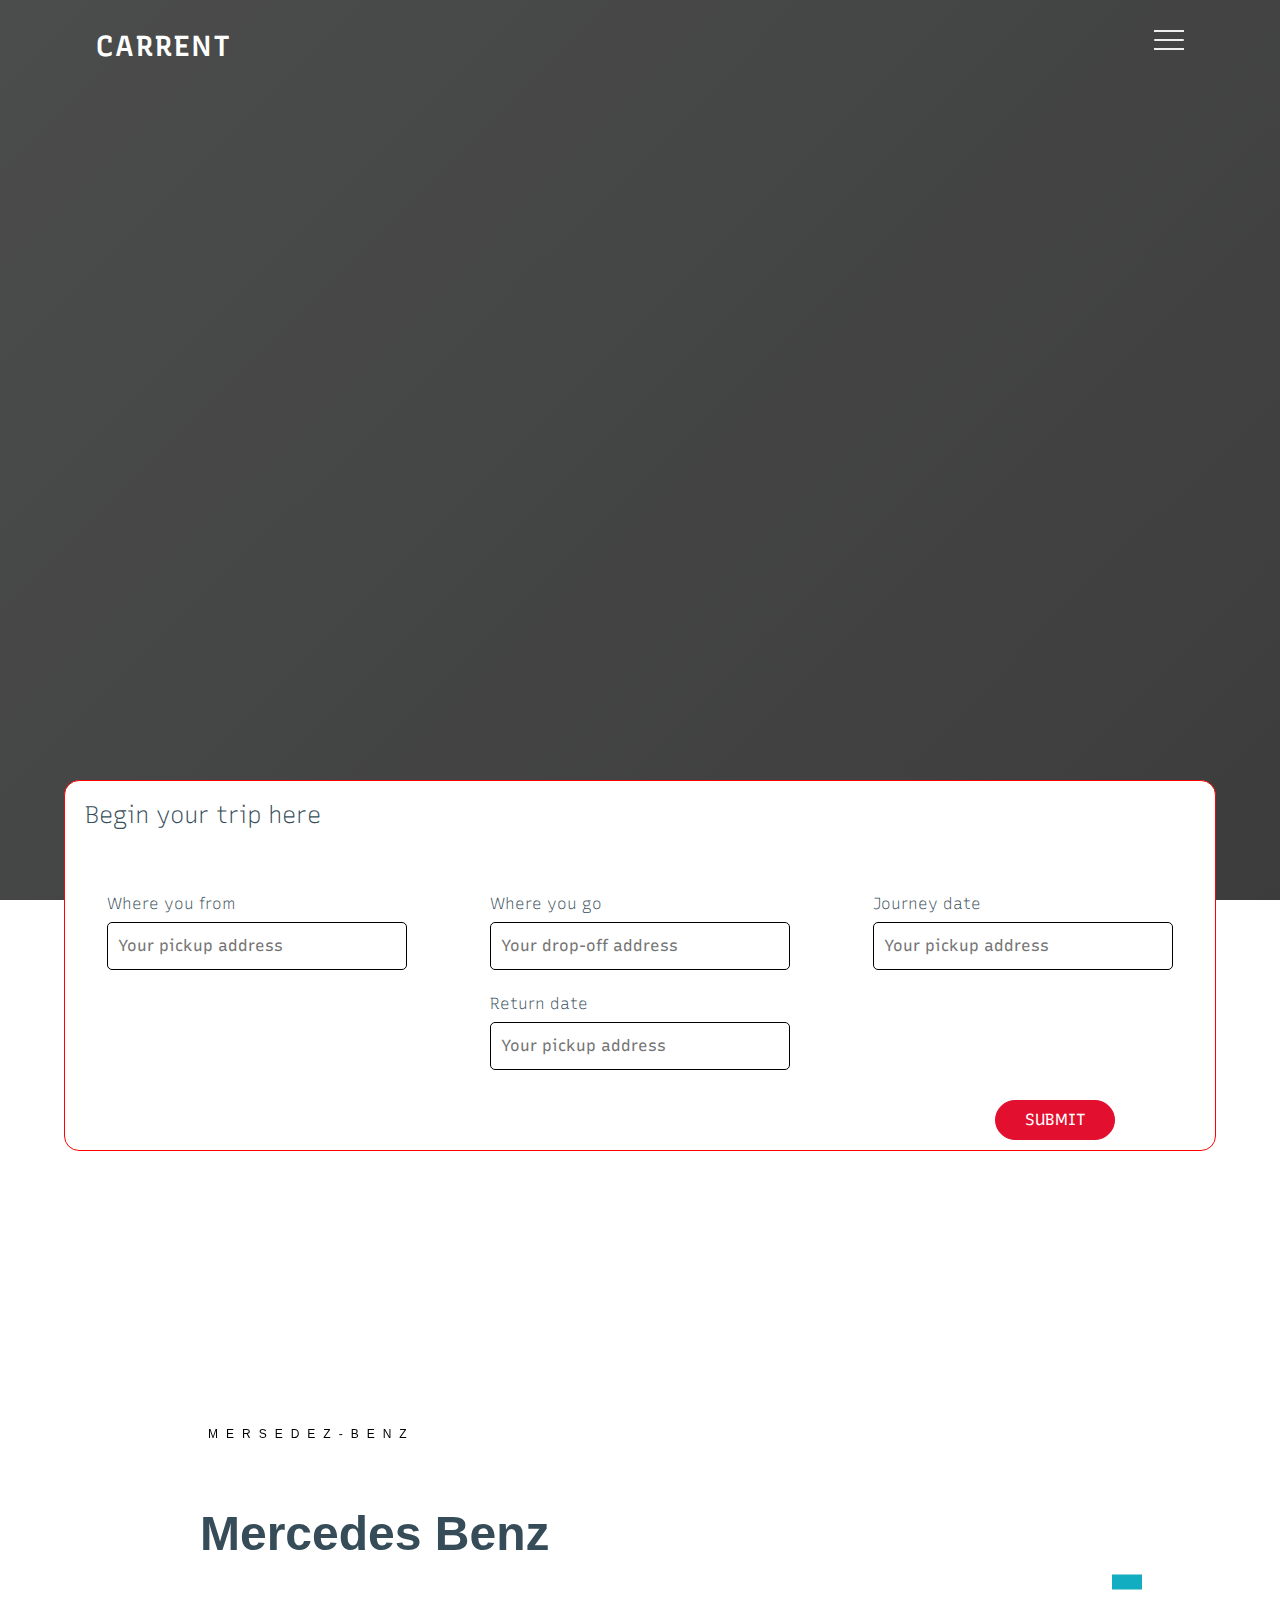
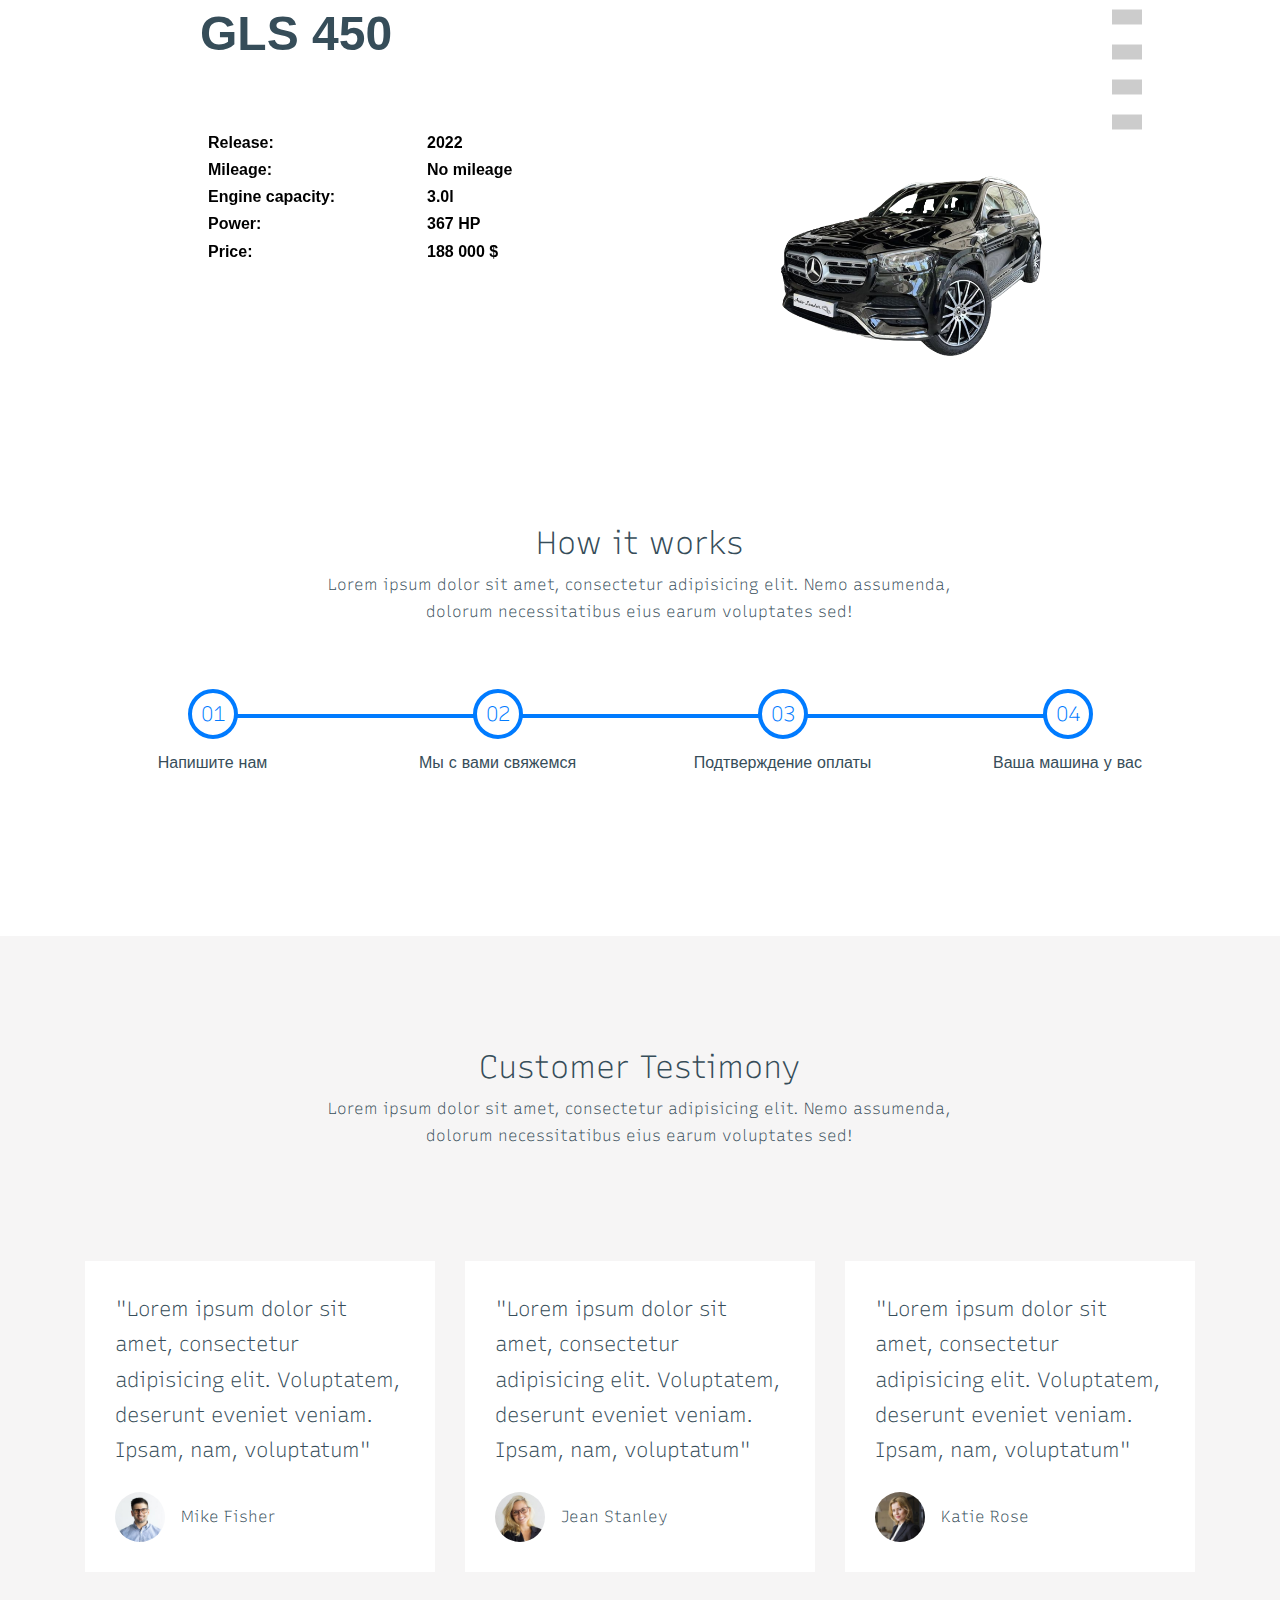
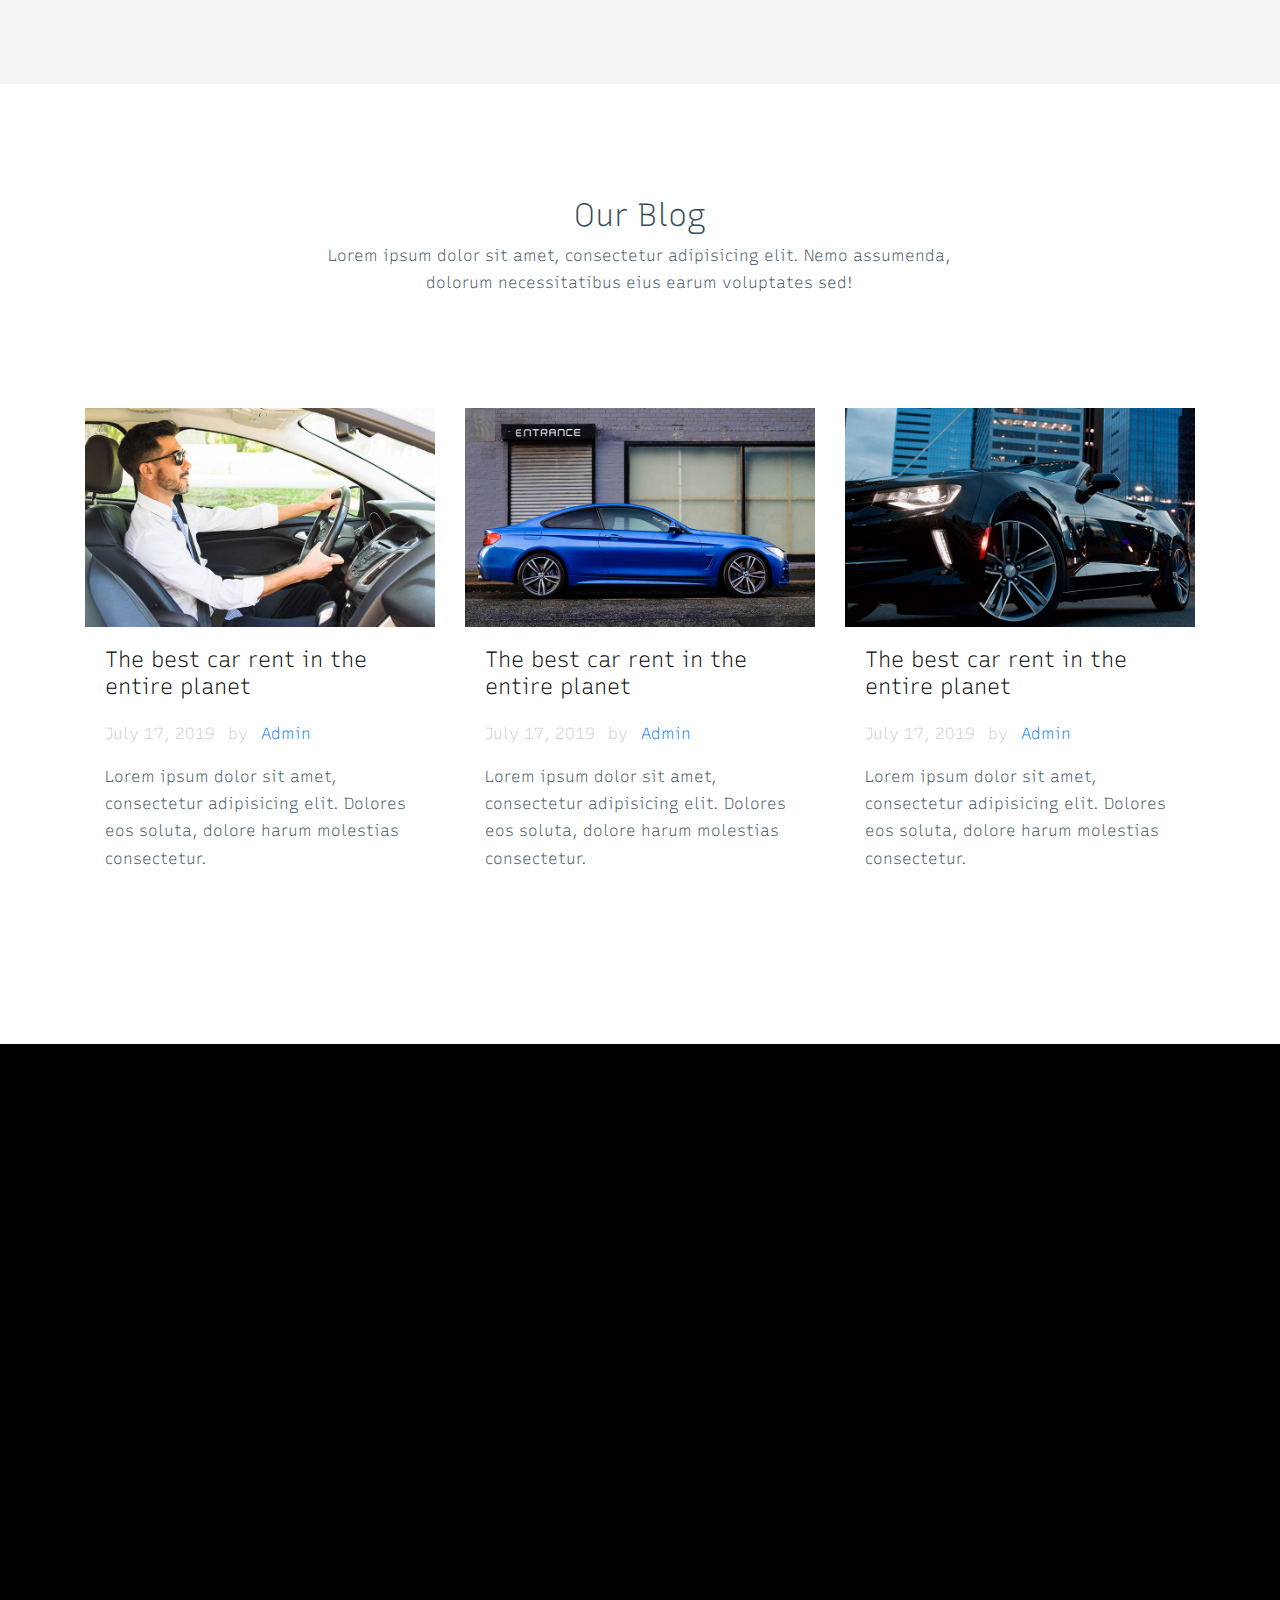
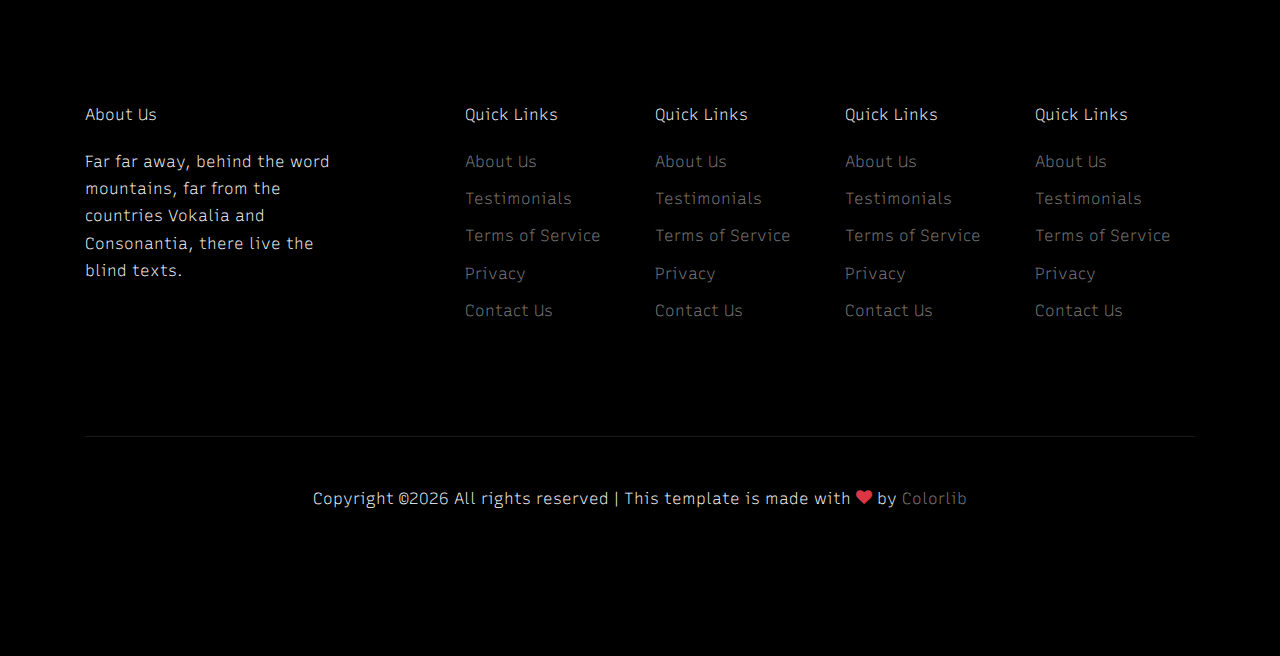
==== commit ae2bf22c: "Merge branch 'main' of https://github.com/Abbasiteen/avtoleader" ====
--- a/index.html
+++ b/index.html
@@ -48,7 +48,8 @@
                 <source src="./video/body.mp4" type="video/mp4">
                 <source src="movie.ogg" type="video/ogg">
               </video>
-              <img src="./images/hero_1.jpg" alt="" class="header1_img">
+              <!-- <div class="header1_img"></div> -->
+              <!-- <img src="./images/hero_1.jpg" alt="" class="header1_img"> -->
 
 
               </div>
@@ -610,7 +611,7 @@
                   <div class="border-top pt-5">
                     <p>
                   <!-- Link back to Colorlib can't be removed. Template is licensed under CC BY 3.0. -->
-                  Copyright &copy;<script>document.write(new Date().getFullYear());</script> All rights reserved | This template is made with <i class="icon-heart text-danger" aria-hidden="true"></i> by <a href="https://colorlib.com" target="_blank" >Colorlib</a>
+                  Copyright &copy;<script>document.write(new Date().getFullYear());</script> All rights reserved | This template is made with <i class="icon-heart text-danger" aria-hidden="true"></i> by <a href="#!" target="_blank" >Colorlib</a>
                   <!-- Link back to Colorlib can't be removed. Template is licensed under CC BY 3.0. -->
                   </p>
                   </div>
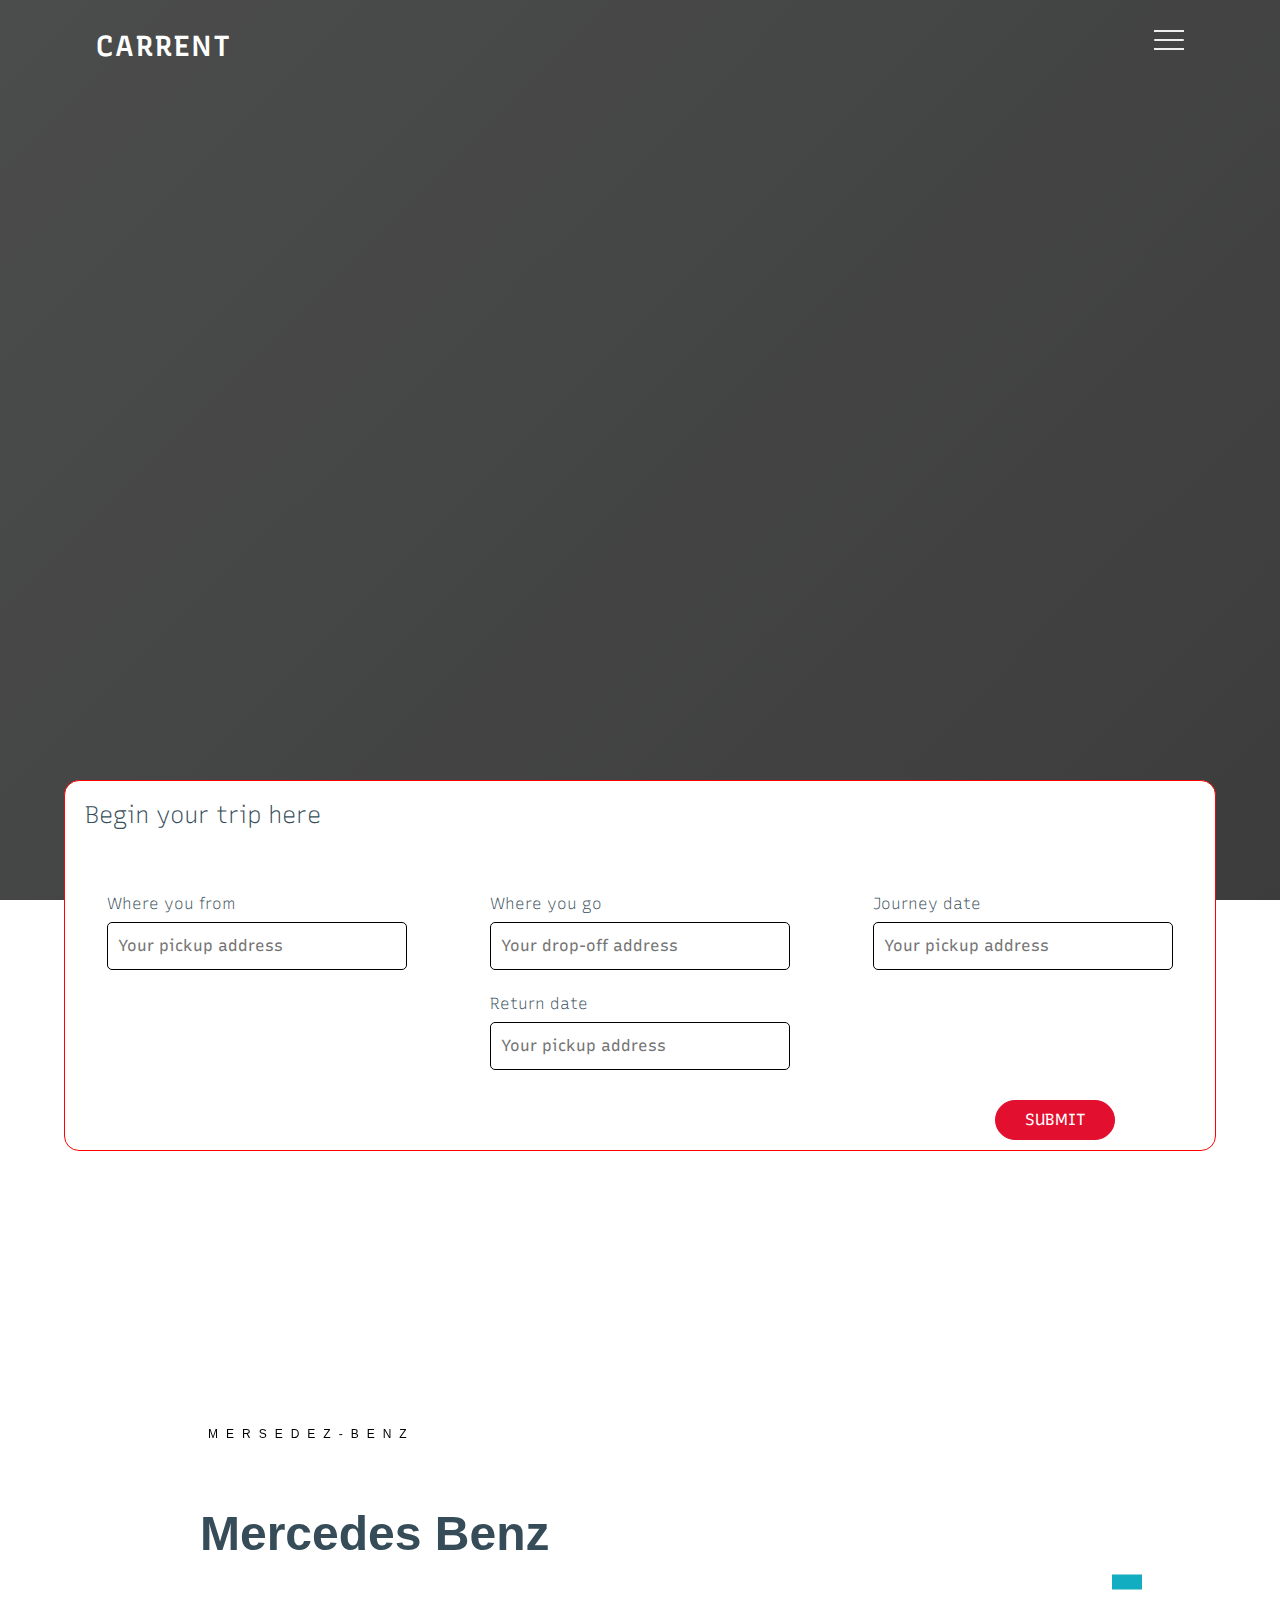
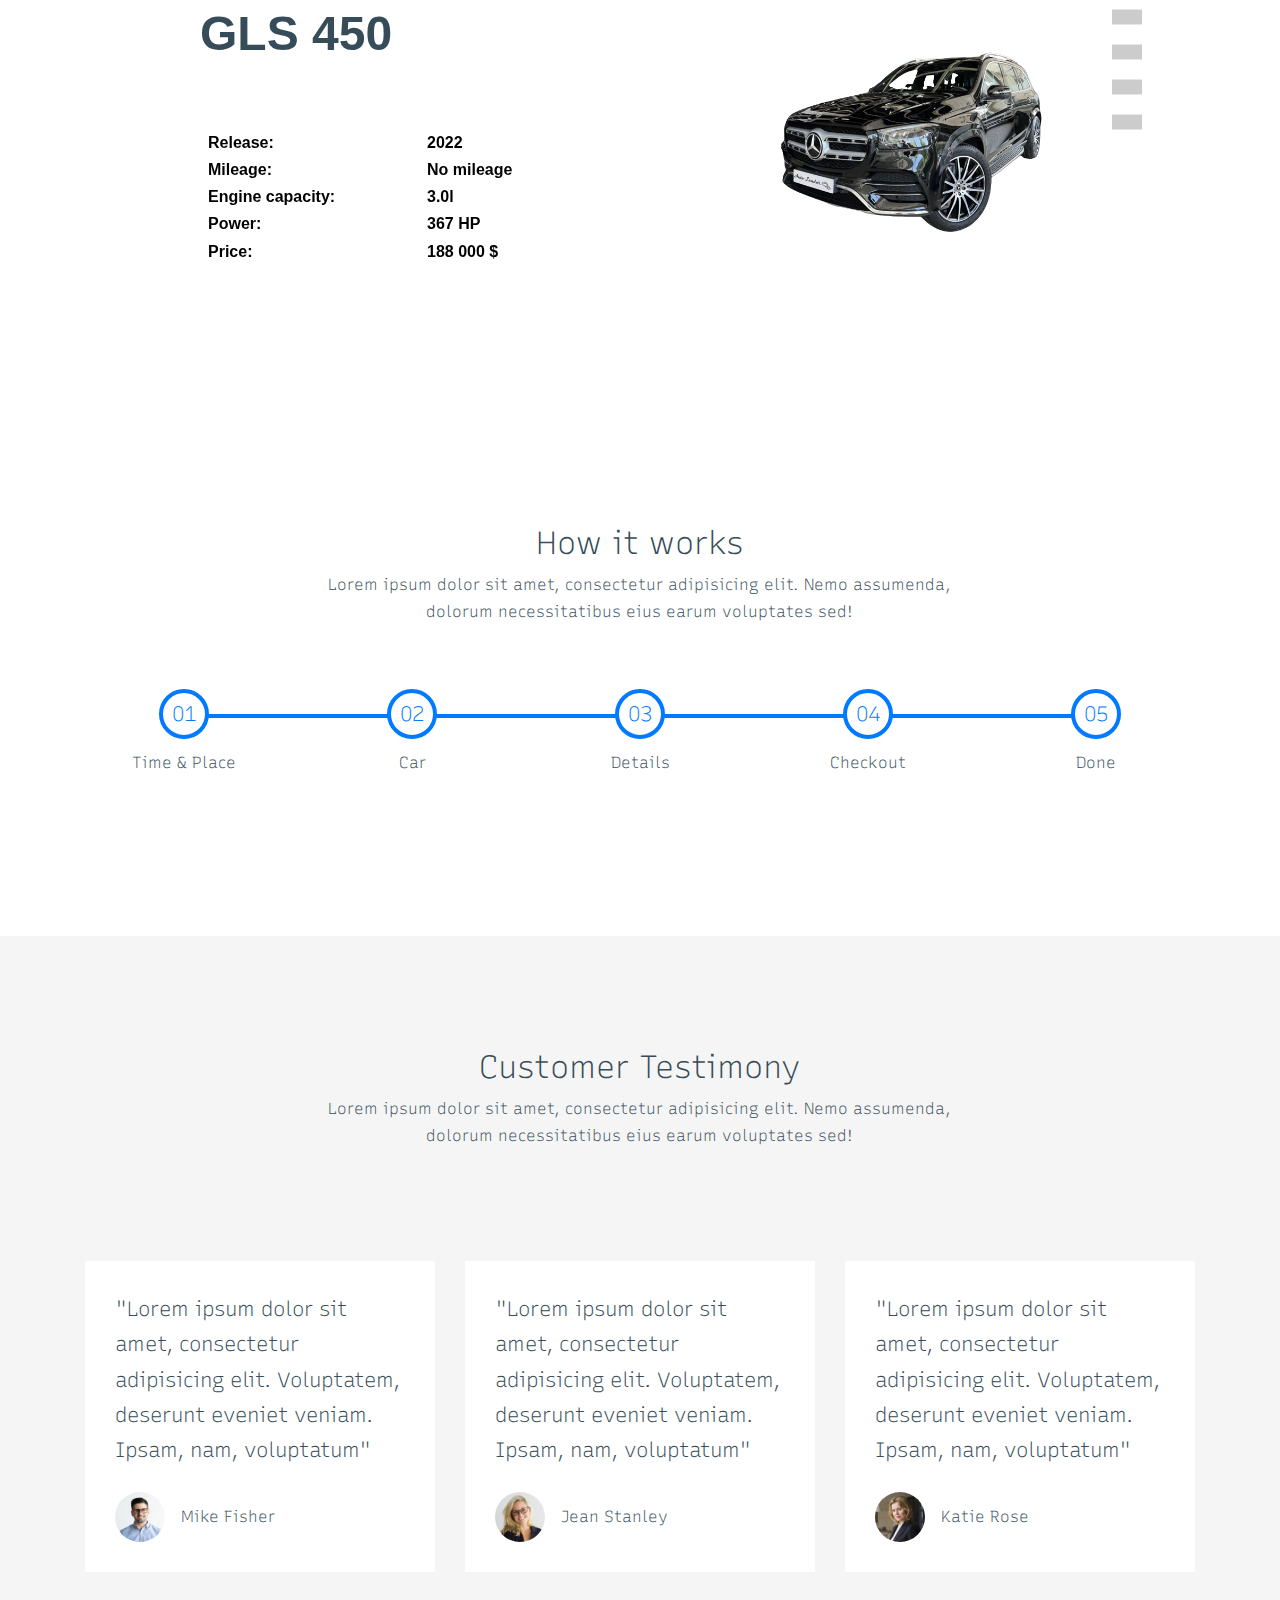
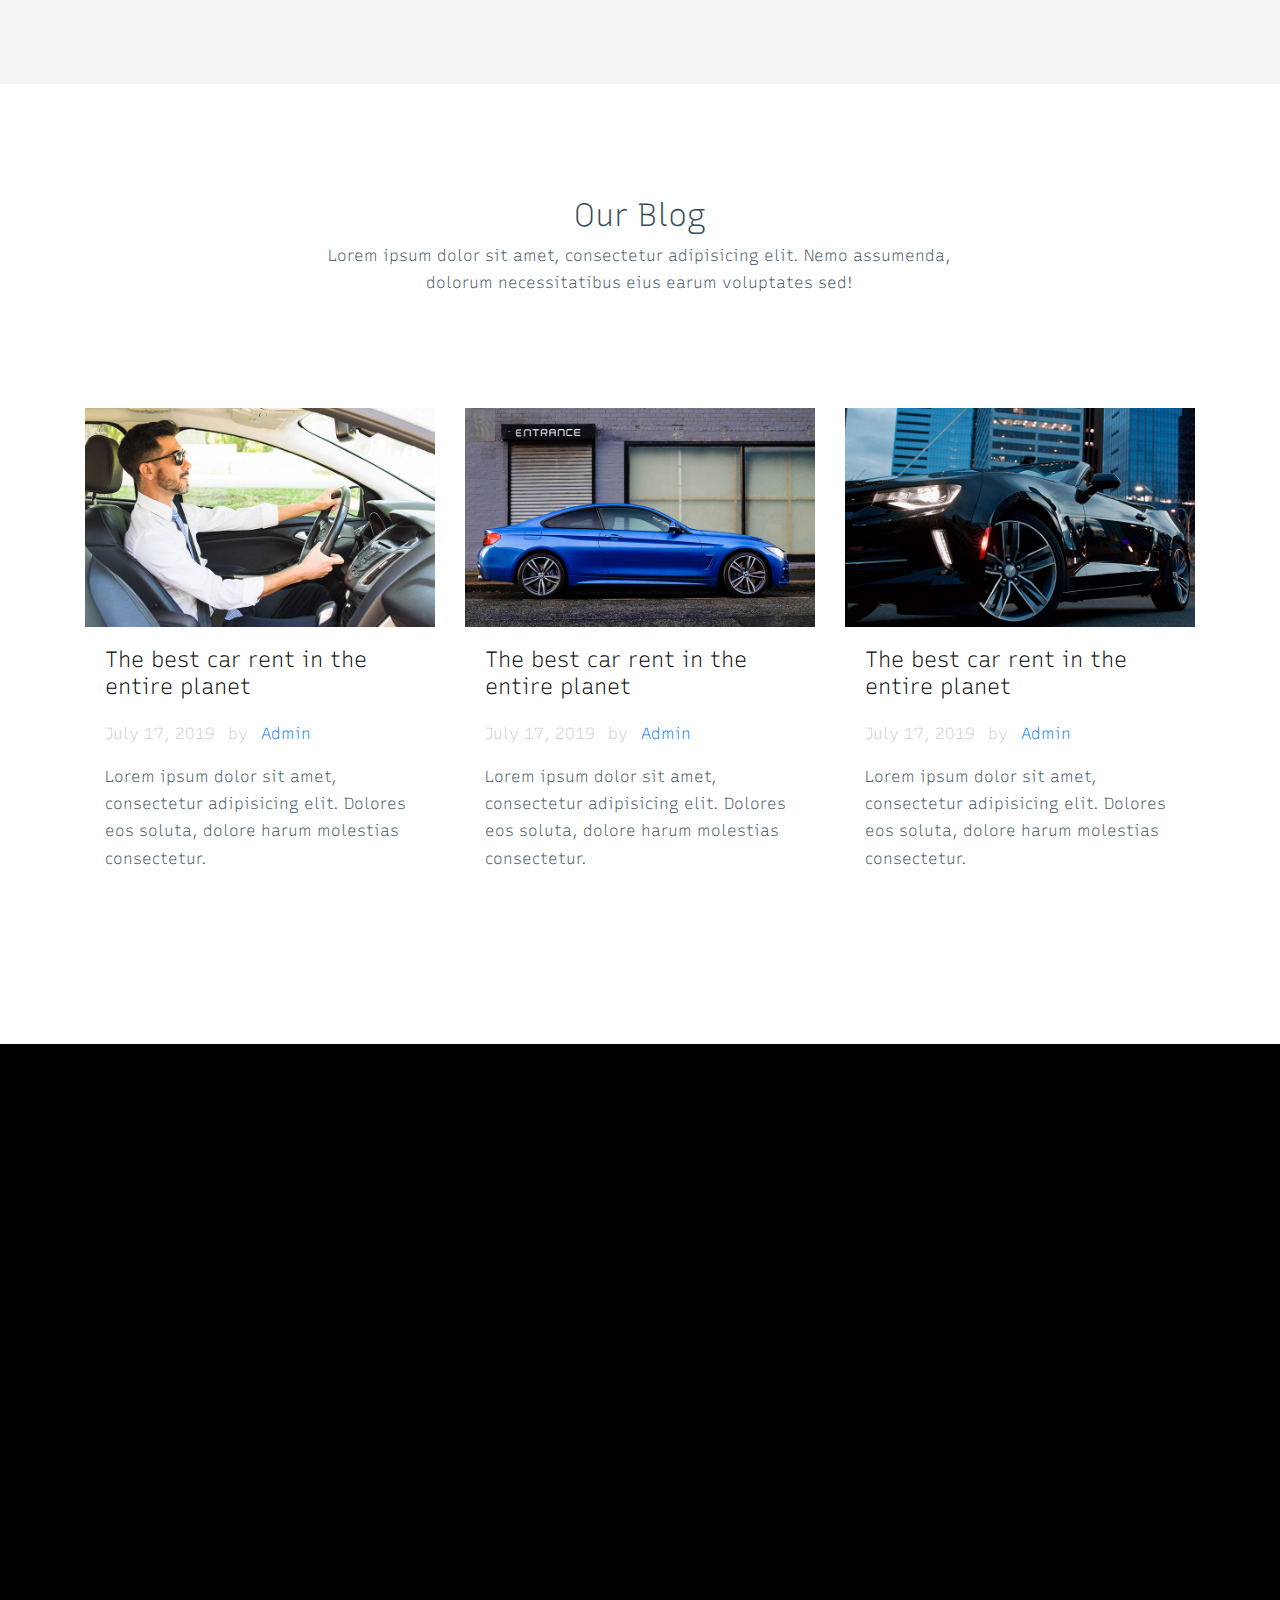
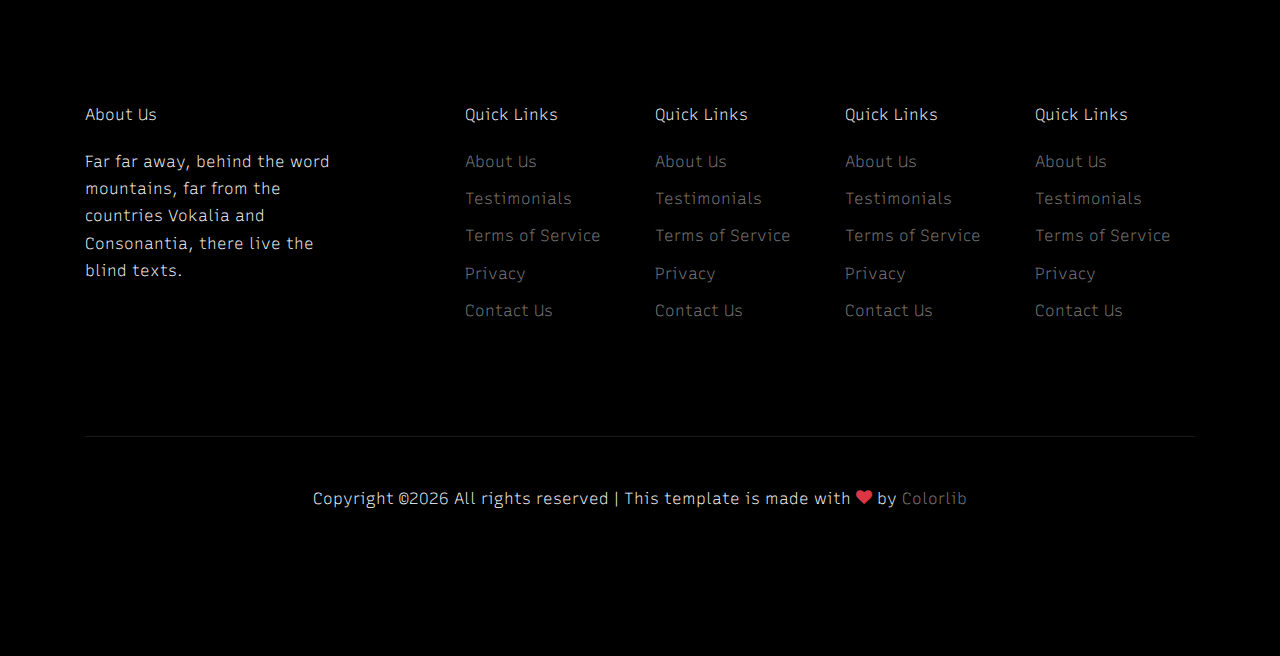
==== commit 2acc98fa: "acf" ====
--- a/index.html
+++ b/index.html
@@ -63,6 +63,7 @@
                   <li><a href="./cars.html" style="--i: 0.1s" class="nav-link">Cars</a></li>
                   <li><a href="about.html" style="--i: 0.1s" class="nav-link">About</a></li>
                   <li><a href="contact.html" style="--i: 0.1s" class="nav-link">Contact</a></li>
+                  <li><a href="jsan.html" style="--i: 0.1s" class="nav-link">json</a></li>
         </ul>
     </div>
   </div>
@@ -411,7 +412,7 @@
     <!-- How it works -->
     <div class="container site-section mb-5">
       <div class="row justify-content-center text-center">
-        <div class="col-7 how-it-works-lorems text-center mb-5">
+        <div class="col-7 text-center mb-5">
           <h2>How it works</h2>
           <p>Lorem ipsum dolor sit amet, consectetur adipisicing elit. Nemo assumenda, dolorum necessitatibus eius earum voluptates sed!</p>
         </div>
@@ -419,25 +420,27 @@
       <div class="how-it-works d-flex">
         <div class="step">
           <span class="number"><span>01</span></span>
-          <span class="caption">Напишите нам</span>
+          <span class="caption">Time &amp; Place</span>
         </div>
         <div class="step">
           <span class="number"><span>02</span></span>
-          <span class="caption">Мы с вами свяжемся</span>
+          <span class="caption">Car</span>
         </div>
         <div class="step">
           <span class="number"><span>03</span></span>
-          <span class="caption">Подтверждение оплаты</span>
+          <span class="caption">Details</span>
         </div>
         <div class="step">
           <span class="number"><span>04</span></span>
-          <span class="caption">Ваша машина у вас</span>
+          <span class="caption">Checkout</span>
+        </div>
+        <div class="step">
+          <span class="number"><span>05</span></span>
+          <span class="caption">Done</span>
         </div>
 
       </div>
     </div>
-
-
     
     
 
@@ -611,7 +614,7 @@
                   <div class="border-top pt-5">
                     <p>
                   <!-- Link back to Colorlib can't be removed. Template is licensed under CC BY 3.0. -->
-                  Copyright &copy;<script>document.write(new Date().getFullYear());</script> All rights reserved | This template is made with <i class="icon-heart text-danger" aria-hidden="true"></i> by <a href="#!" target="_blank" >Colorlib</a>
+                  Copyright &copy;<script>document.write(new Date().getFullYear());</script> All rights reserved | This template is made with <i class="icon-heart text-danger" aria-hidden="true"></i> by <a href="https://colorlib.com" target="_blank" >Colorlib</a>
                   <!-- Link back to Colorlib can't be removed. Template is licensed under CC BY 3.0. -->
                   </p>
                   </div>
--- a/css/jasur.css
+++ b/css/jasur.css
@@ -29,4 +29,39 @@
     #YMapsID {
      width: 100%;
     }
+    .slider__navi a {
+        width: 10px;
+        height: 5px;
+    }
+    .body {
+        width: 700px;
+        margin: 0;
+        padding: 0;
+    }
+    .flex__item {
+        width: 50%;
+    }
+    .pokemon__img {
+        top: 50%;
+    }
+    th {
+        font-weight: 100;
+    }
+    
+}
+@media (max-width: 500px) {
+    .text--big {
+        line-height: 20px;
+    }
+    .pokemon__img {
+        top: 57%;
+        left: 60%;
+  }
+}   
+.body {
+    width: 80%;
+    margin: 0 10%;
+}
+.pokemon__img {
+    bottom: 20%;
 }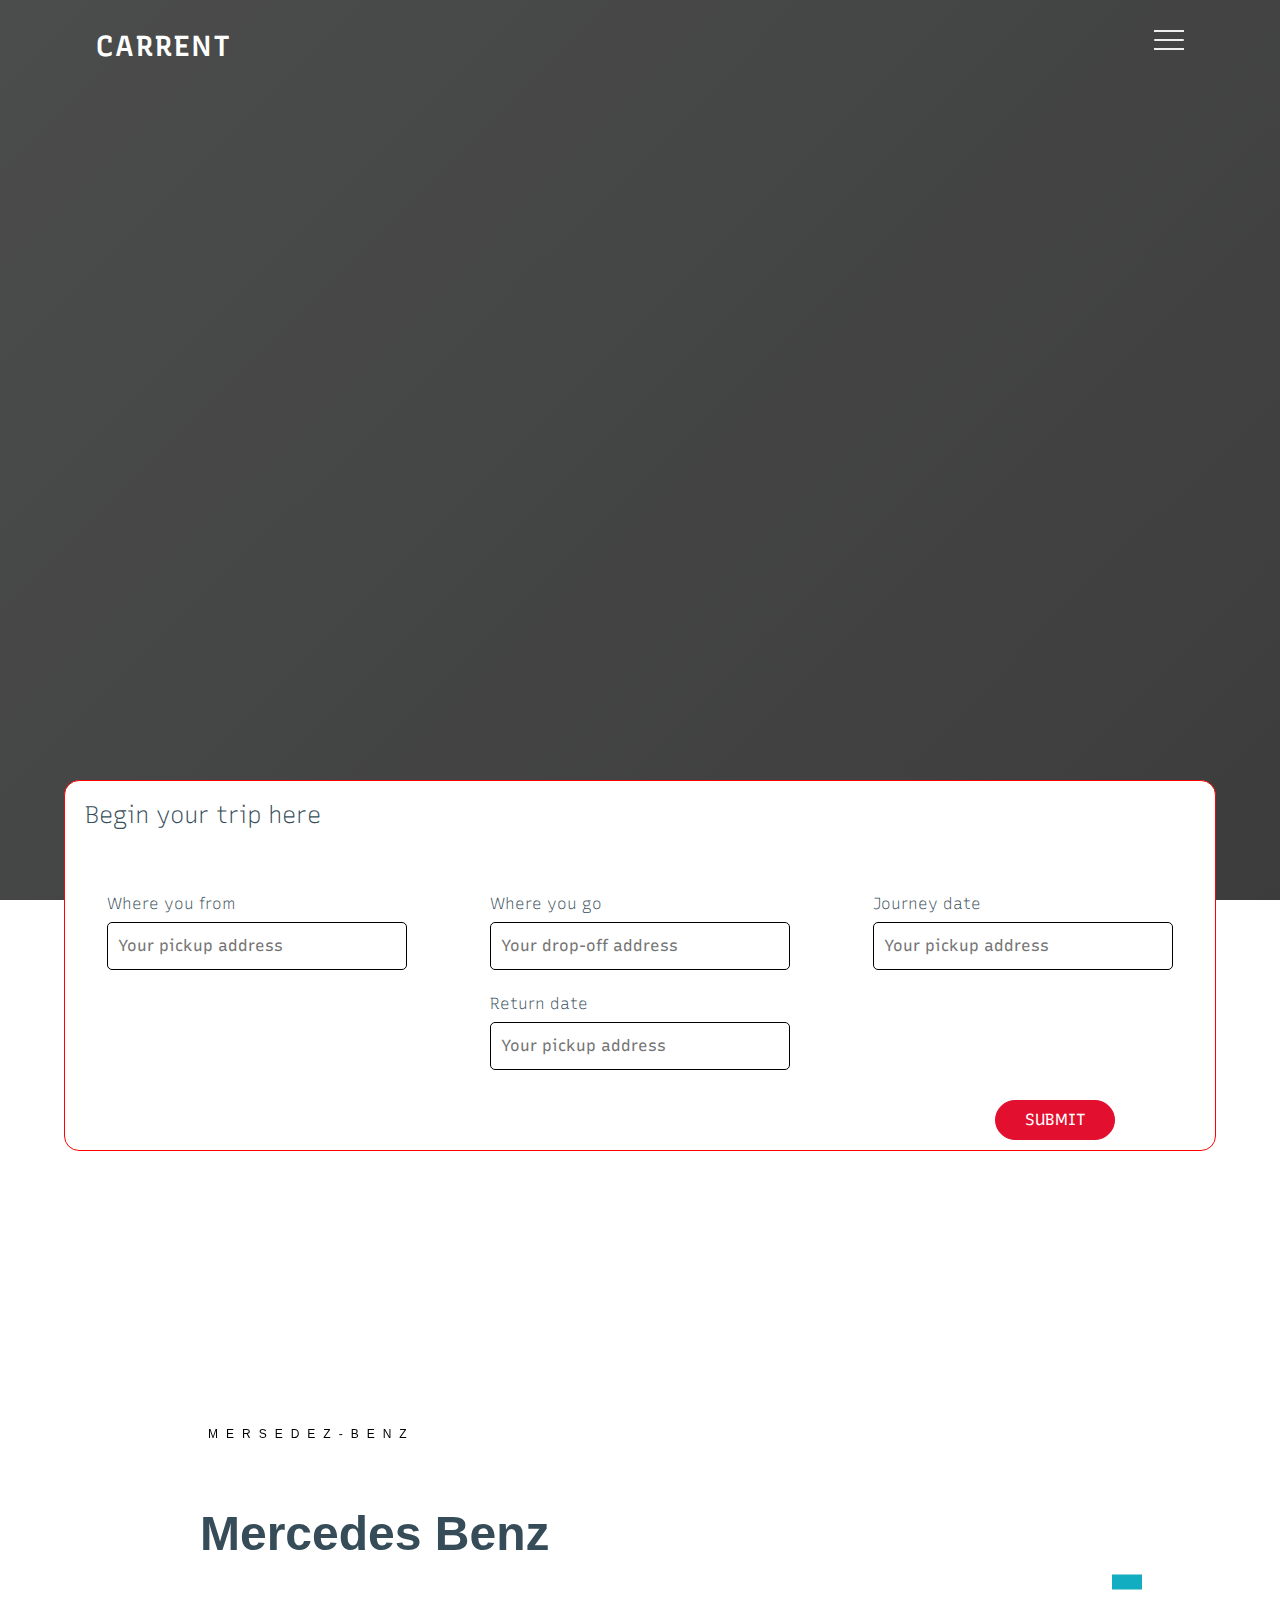
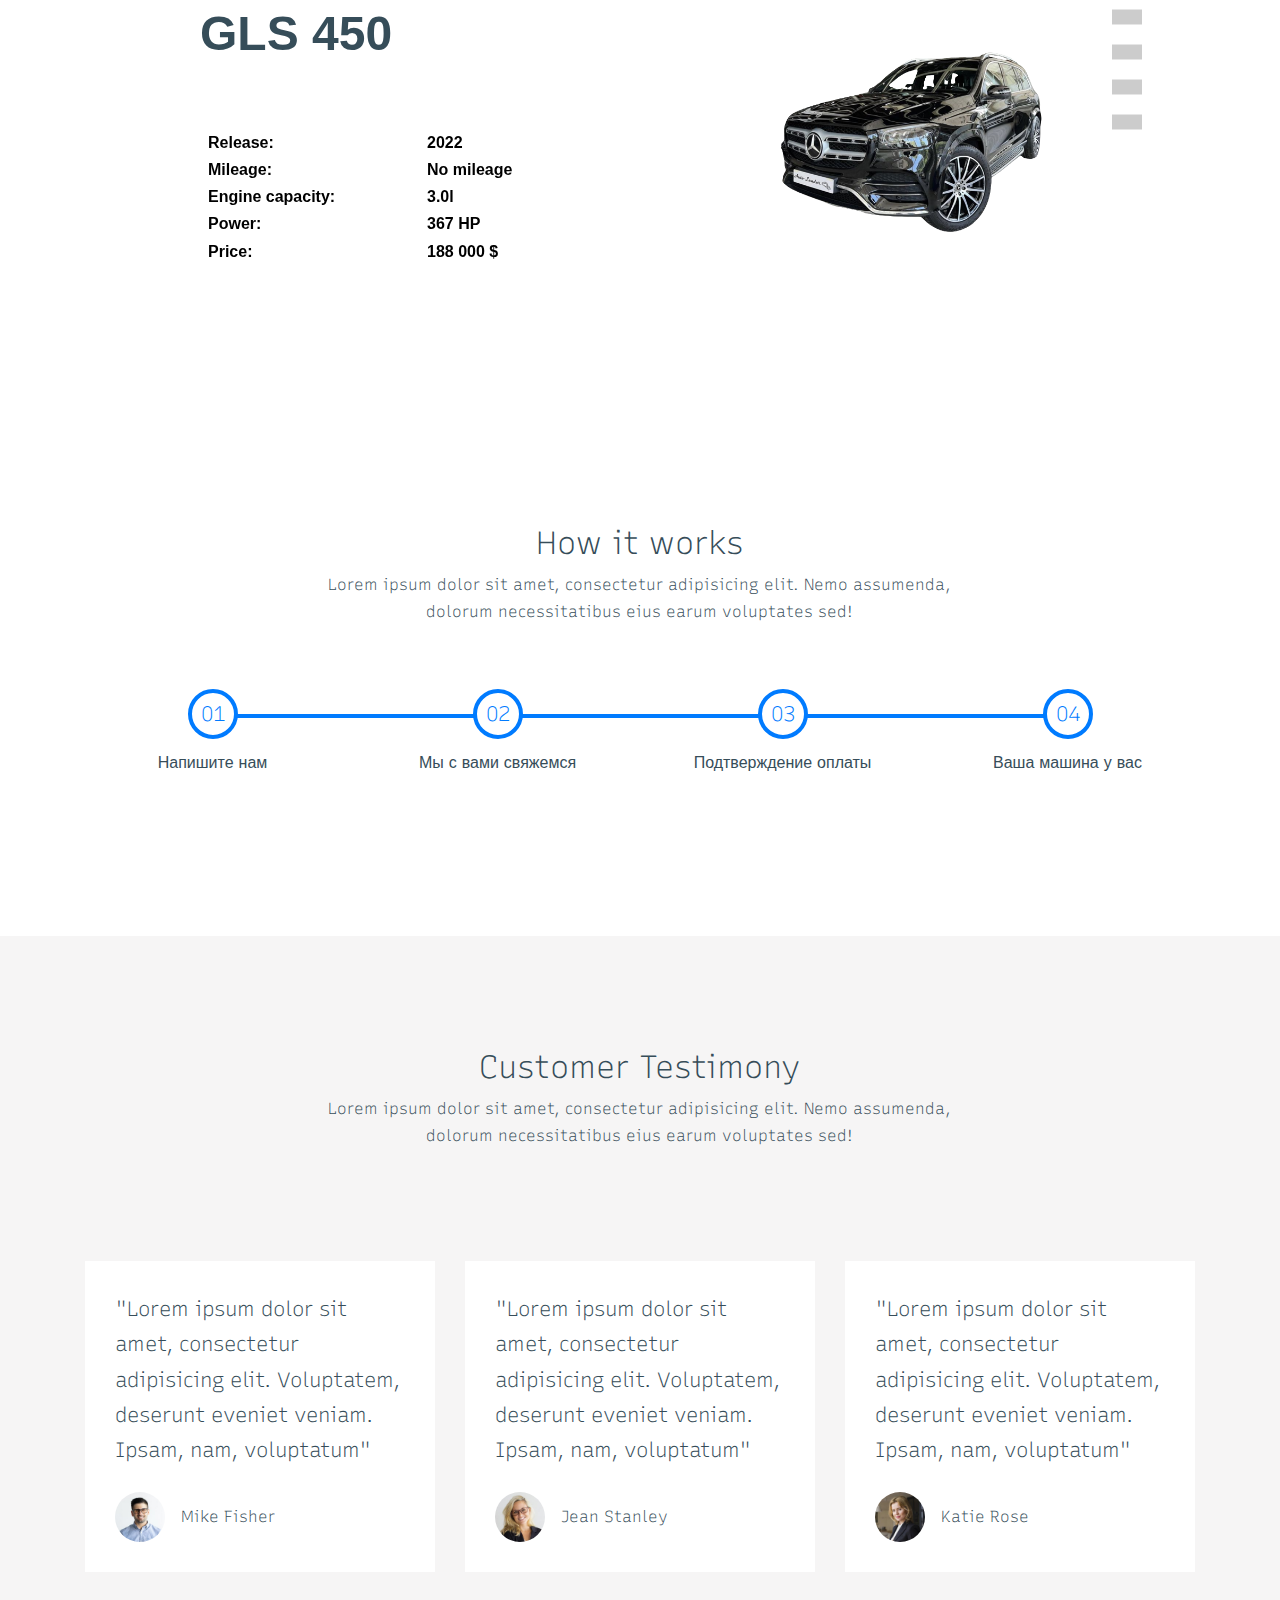
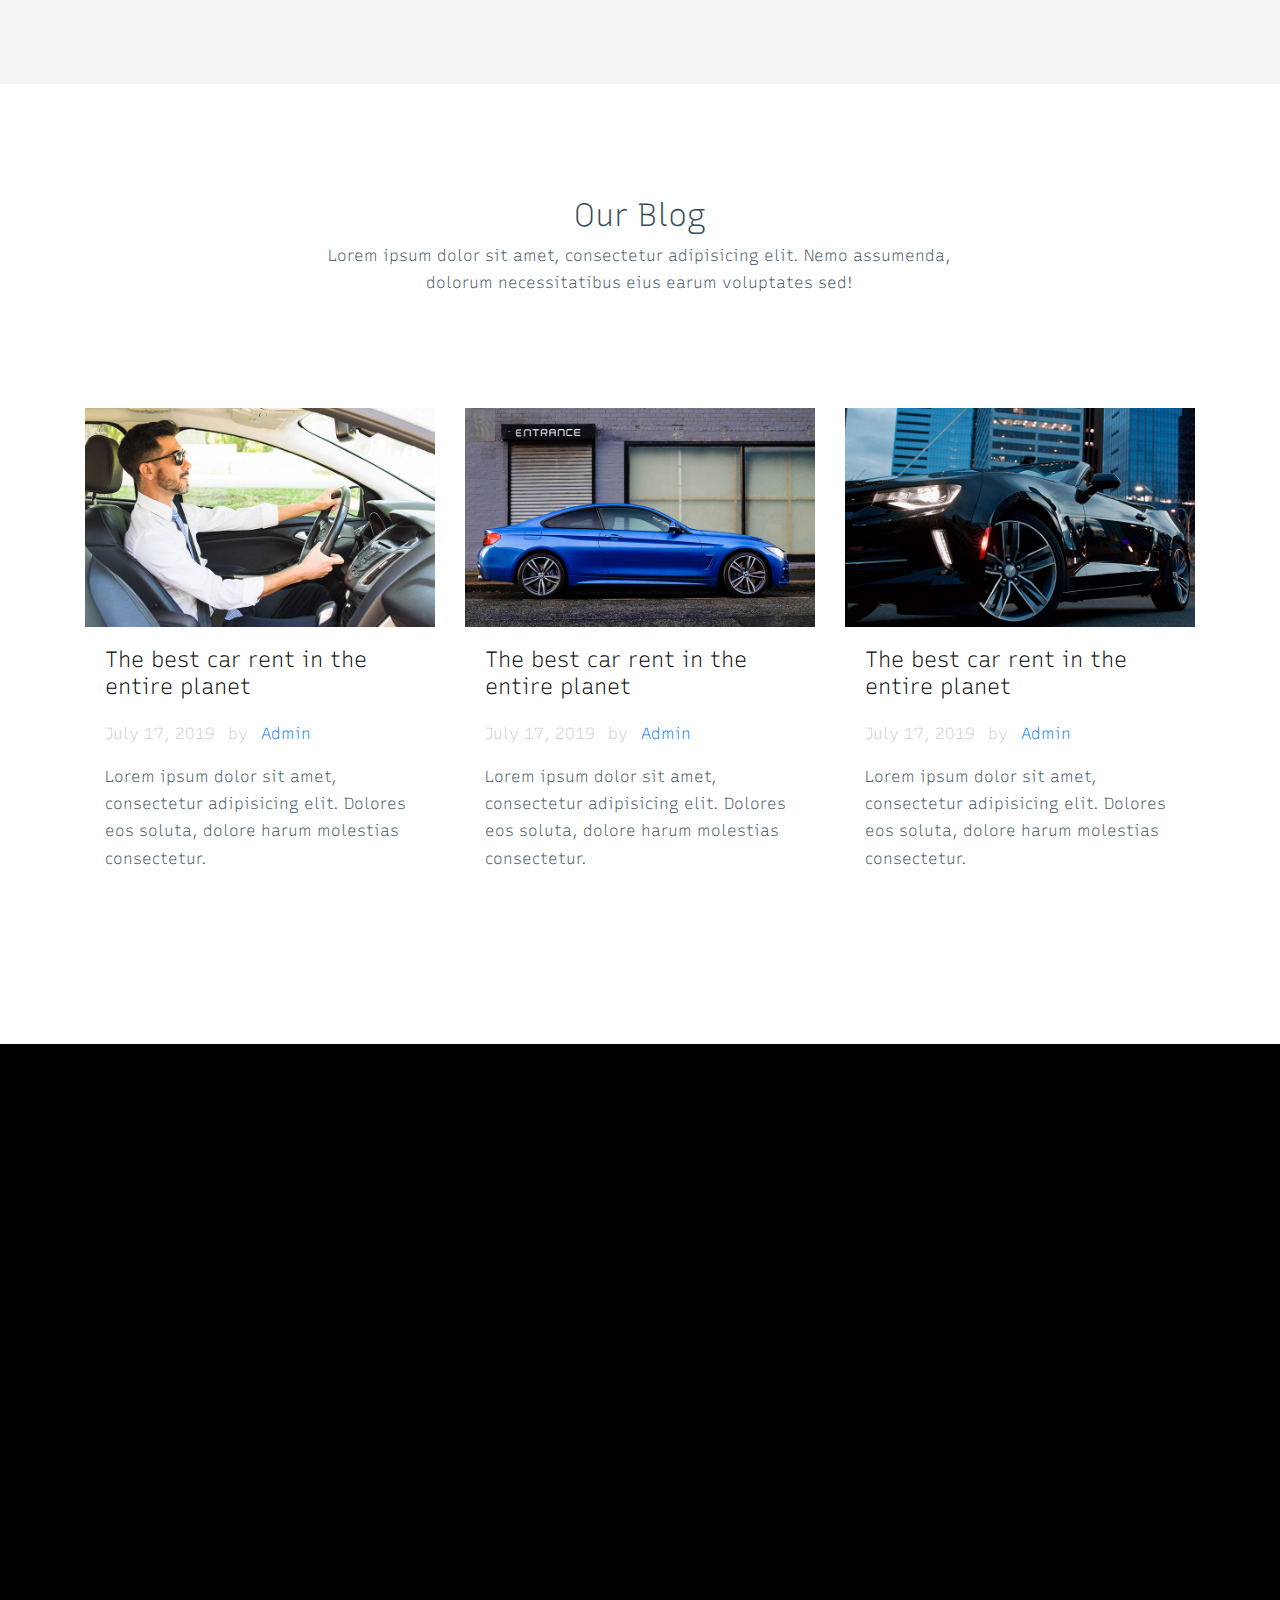
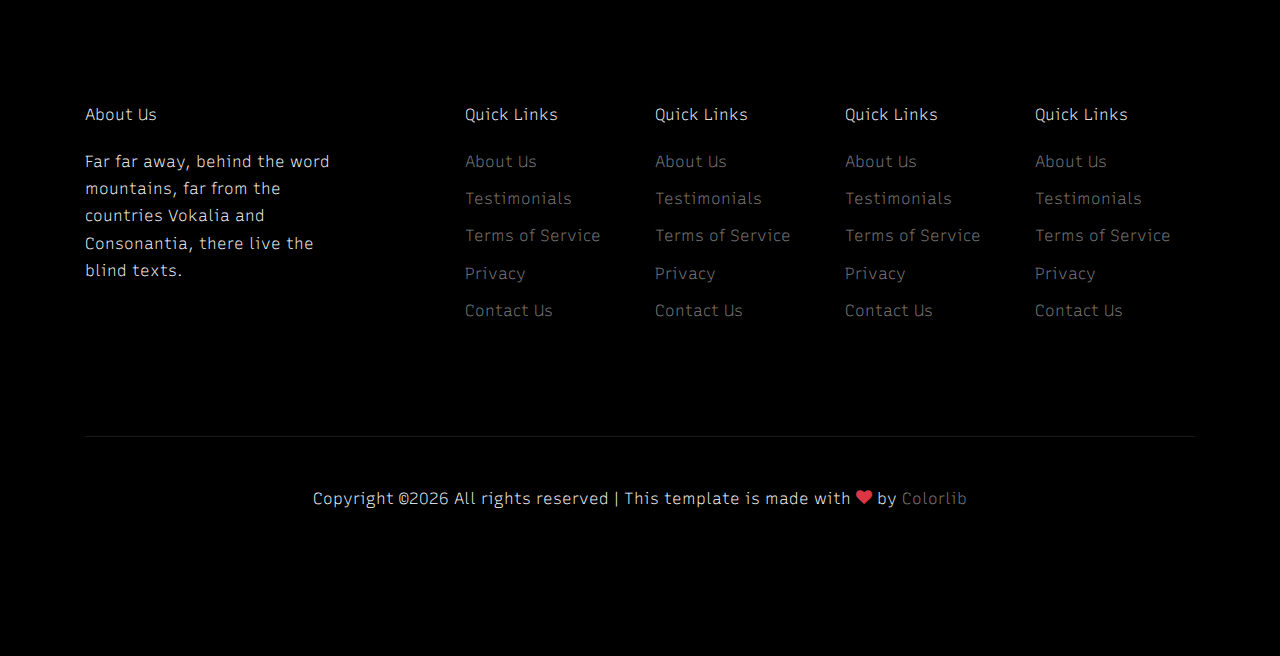
==== commit 0706c57b: "Merge branch 'main' of https://github.com/Abbasiteen/avtoleader" ====
--- a/index.html
+++ b/index.html
@@ -412,7 +412,7 @@
     <!-- How it works -->
     <div class="container site-section mb-5">
       <div class="row justify-content-center text-center">
-        <div class="col-7 text-center mb-5">
+        <div class="col-7 how-it-works-lorems text-center mb-5">
           <h2>How it works</h2>
           <p>Lorem ipsum dolor sit amet, consectetur adipisicing elit. Nemo assumenda, dolorum necessitatibus eius earum voluptates sed!</p>
         </div>
@@ -420,27 +420,25 @@
       <div class="how-it-works d-flex">
         <div class="step">
           <span class="number"><span>01</span></span>
-          <span class="caption">Time &amp; Place</span>
+          <span class="caption">Напишите нам</span>
         </div>
         <div class="step">
           <span class="number"><span>02</span></span>
-          <span class="caption">Car</span>
+          <span class="caption">Мы с вами свяжемся</span>
         </div>
         <div class="step">
           <span class="number"><span>03</span></span>
-          <span class="caption">Details</span>
+          <span class="caption">Подтверждение оплаты</span>
         </div>
         <div class="step">
           <span class="number"><span>04</span></span>
-          <span class="caption">Checkout</span>
-        </div>
-        <div class="step">
-          <span class="number"><span>05</span></span>
-          <span class="caption">Done</span>
+          <span class="caption">Ваша машина у вас</span>
         </div>
 
       </div>
     </div>
+
+
     
     
 
@@ -614,7 +612,7 @@
                   <div class="border-top pt-5">
                     <p>
                   <!-- Link back to Colorlib can't be removed. Template is licensed under CC BY 3.0. -->
-                  Copyright &copy;<script>document.write(new Date().getFullYear());</script> All rights reserved | This template is made with <i class="icon-heart text-danger" aria-hidden="true"></i> by <a href="https://colorlib.com" target="_blank" >Colorlib</a>
+                  Copyright &copy;<script>document.write(new Date().getFullYear());</script> All rights reserved | This template is made with <i class="icon-heart text-danger" aria-hidden="true"></i> by <a href="#!" target="_blank" >Colorlib</a>
                   <!-- Link back to Colorlib can't be removed. Template is licensed under CC BY 3.0. -->
                   </p>
                   </div>
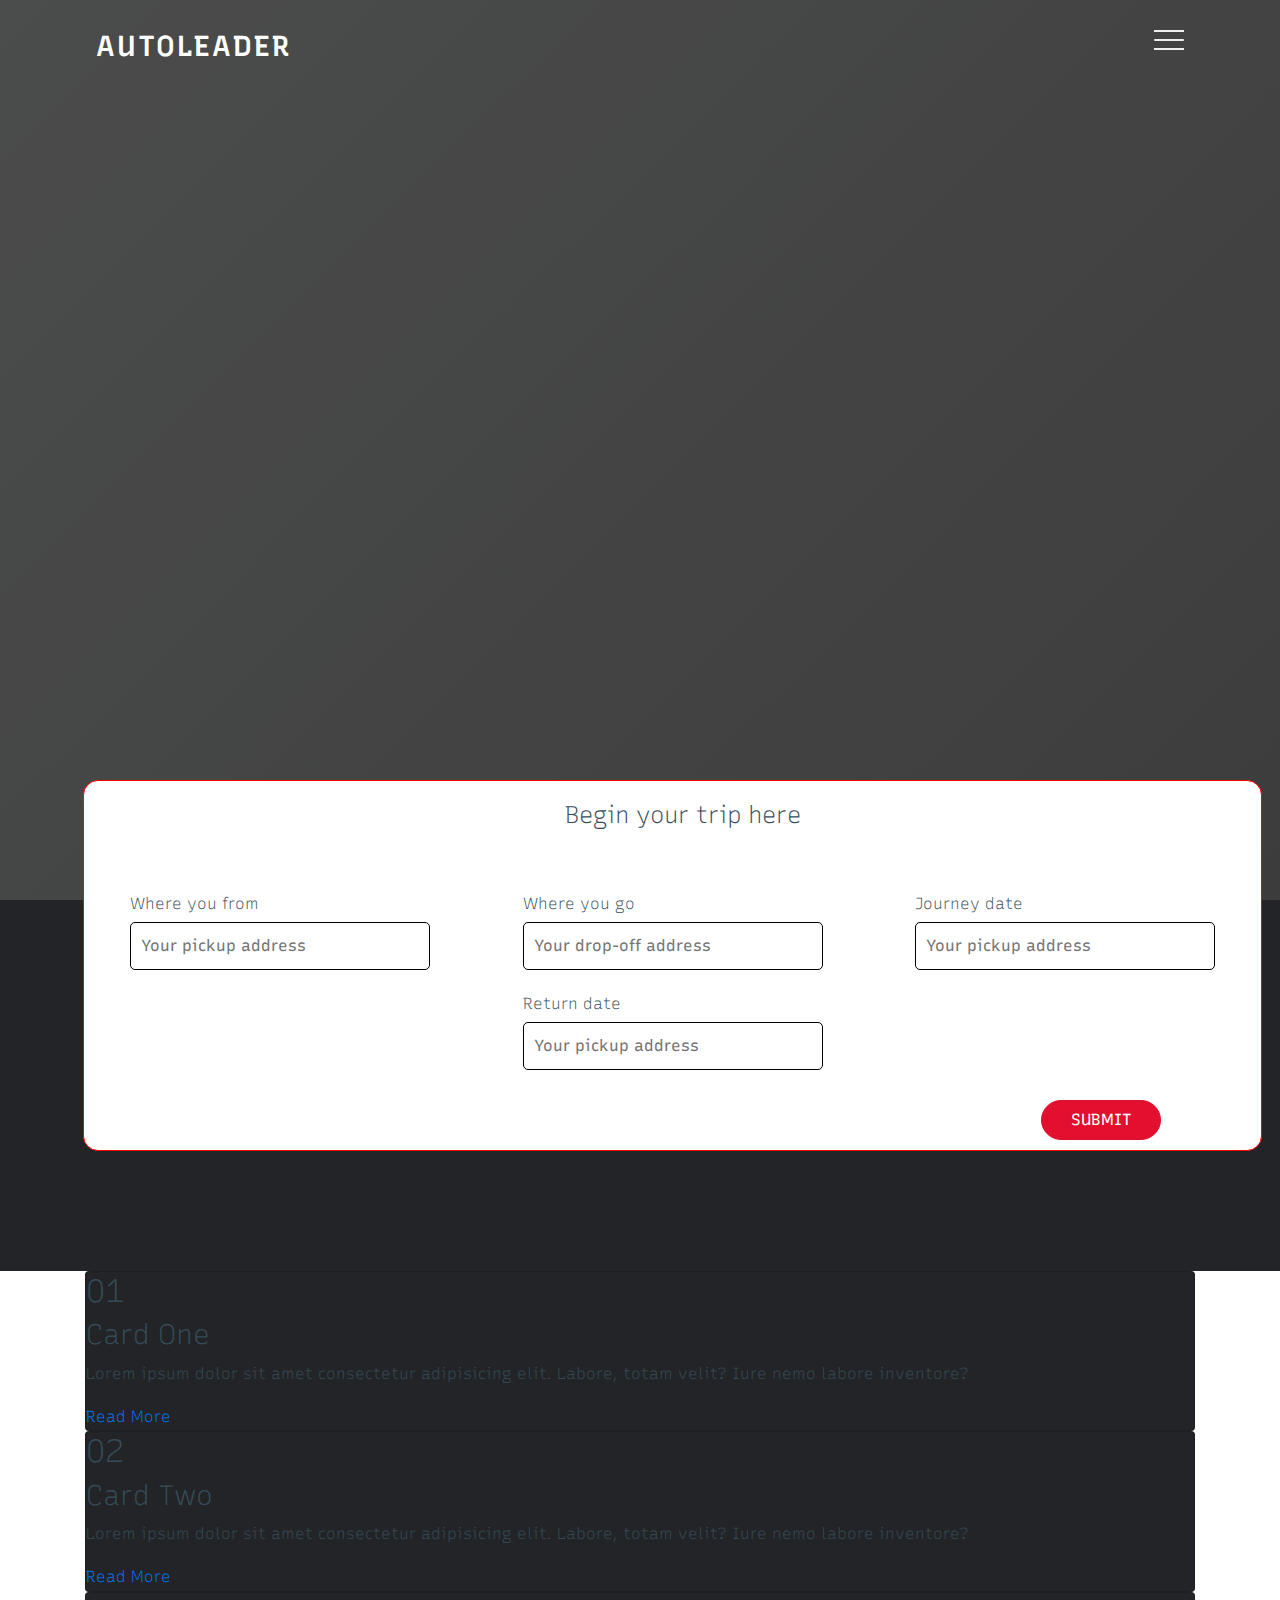
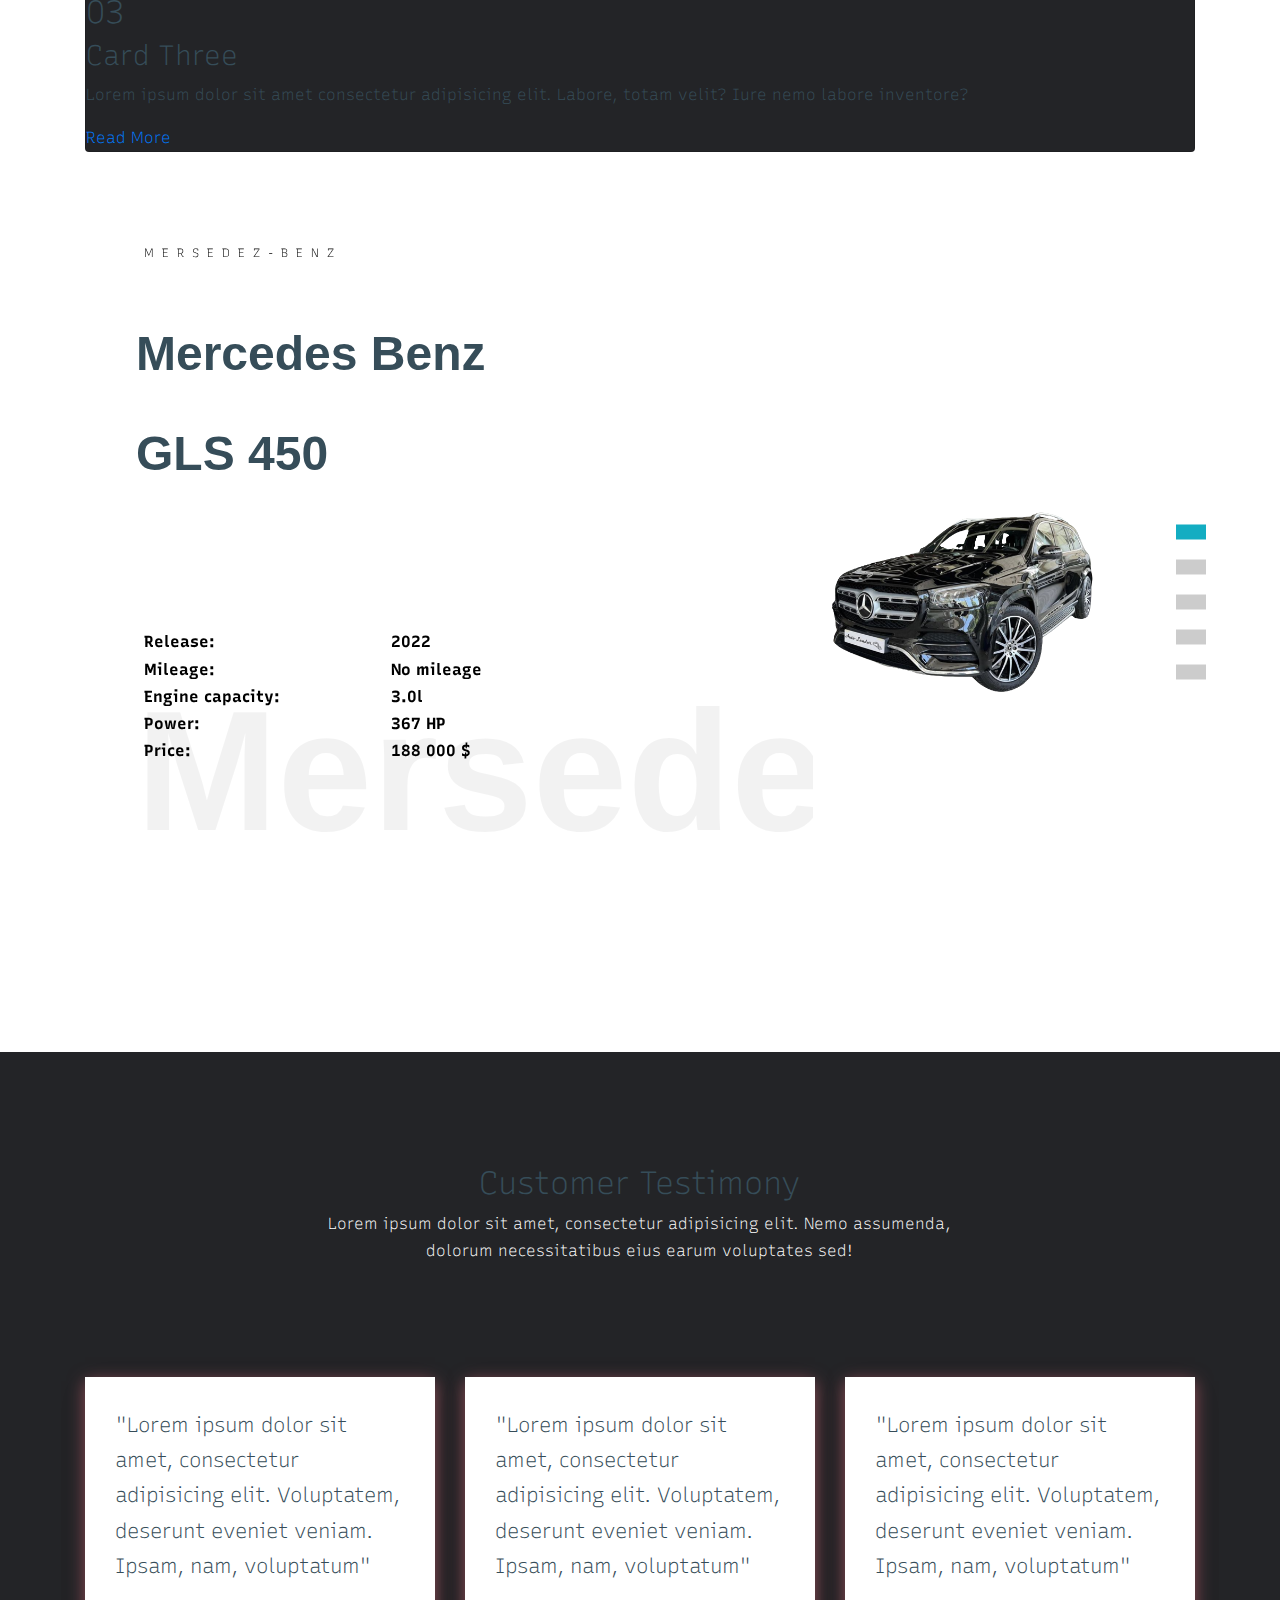
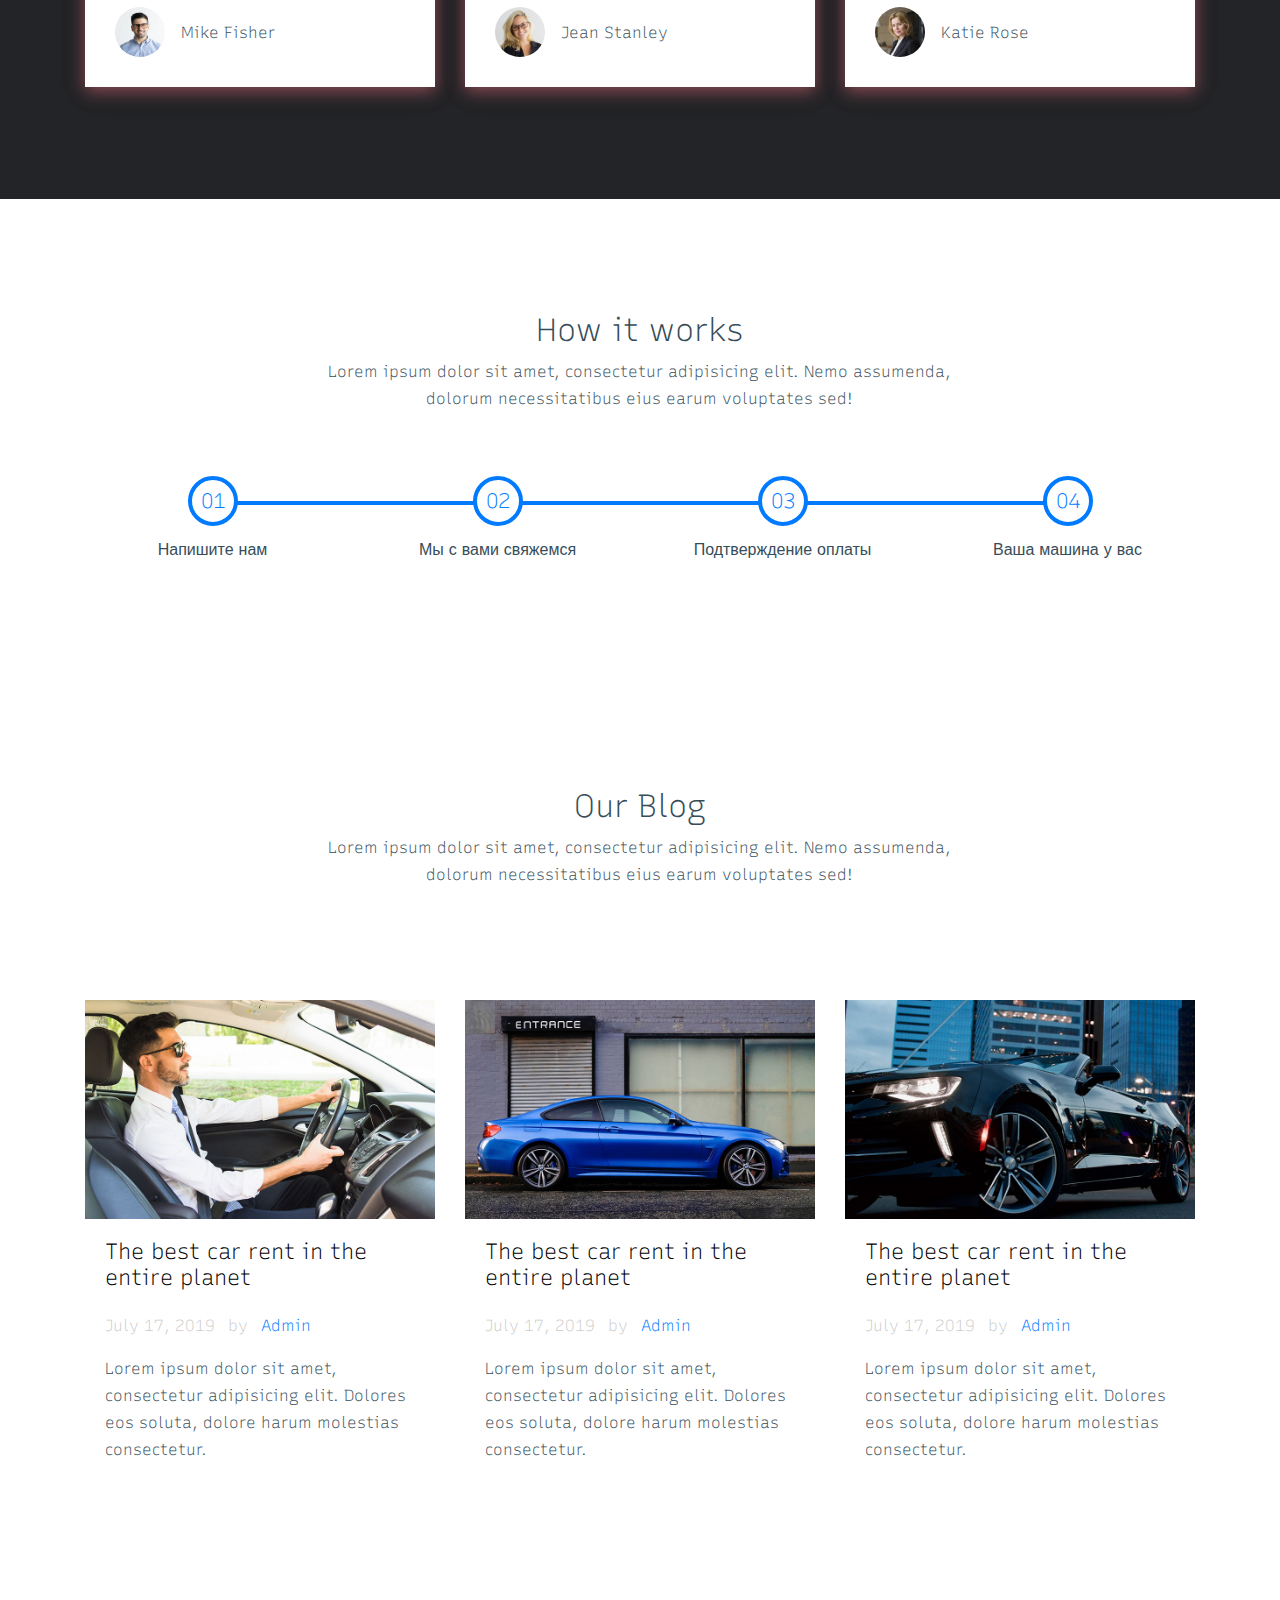
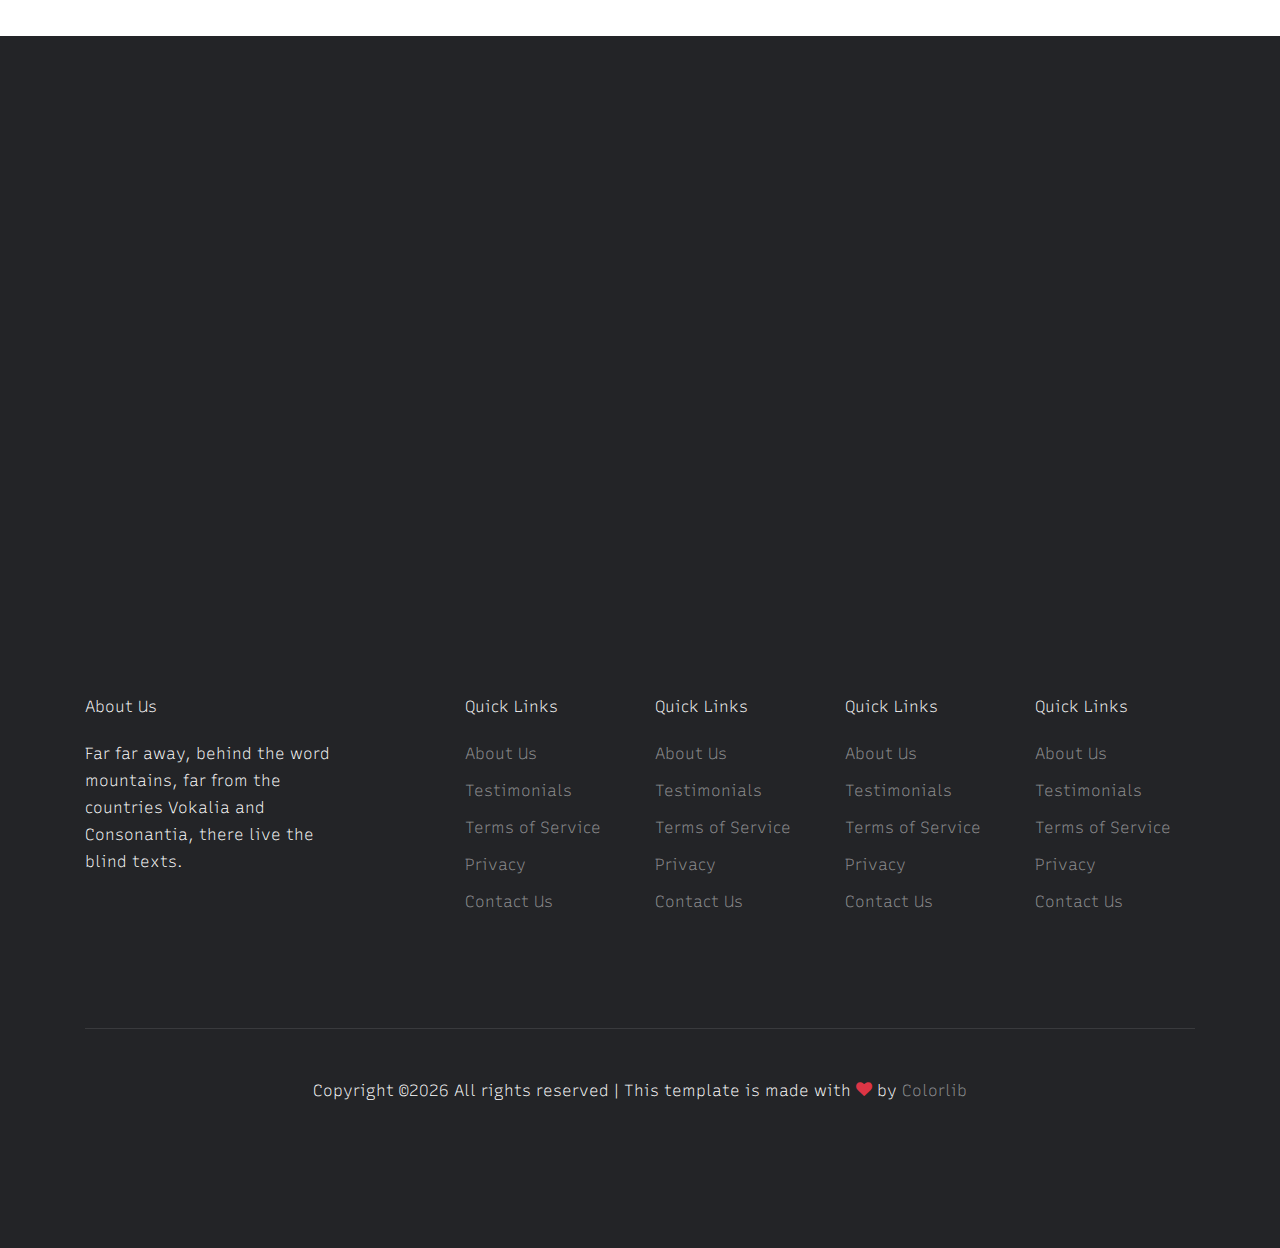
==== commit 8b1d3e8b: "e" ====
--- a/index.html
+++ b/index.html
@@ -35,7 +35,7 @@
   <div class="container1">
     <div class="navbar">
         <div class="menu">
-            <h3 class="logo">CarRent</h3>
+            <h3 class="logo">AutoLeader</h3>
             <div class="hamburger-menu">
                 <div class="bar"></div>
             </div>
@@ -49,13 +49,13 @@
                 <source src="movie.ogg" type="video/ogg">
               </video>
               <!-- <div class="header1_img"></div> -->
-              <!-- <img src="./images/hero_1.jpg" alt="" class="header1_img"> -->
+              <img src="./images/hero_1.jpg" alt="" class="header1_img">
 
 
               </div>
         </div>
         <div class="shadow one"></div>
-        <div class="shadow two"></div>
+        <div class="shadow two"></div>                                                                                 
     </div>
     <div class="links">
         <ul class="header_text">
@@ -63,7 +63,7 @@
                   <li><a href="./cars.html" style="--i: 0.1s" class="nav-link">Cars</a></li>
                   <li><a href="about.html" style="--i: 0.1s" class="nav-link">About</a></li>
                   <li><a href="contact.html" style="--i: 0.1s" class="nav-link">Contact</a></li>
-                  <li><a href="jsan.html" style="--i: 0.1s" class="nav-link">json</a></li>
+                  <!-- <li><a href="jsan.html" style="--i: 0.1s" class="nav-link">json</a></li> -->
         </ul>
     </div>
   </div>
@@ -73,9 +73,9 @@
 
 
   <!-- contact -->
-      <!-- <div class="row justify-content-center text-center" style="background-color: #000; position: relative;"> -->
+       <div class="row justify-content-center text-center" style=" background: #232427; position: relative;"> 
         <div class="overlay12">
-          <h4 class="ov_h2">Begin your trip here</h4>
+          <h4 class="ov_h2" style="margin: auto;width:100%;text-align:center">Begin your trip here</h4>
           <form class="ov_form" action="#" method="post">
             <div class="ov_inp">
               <p class="inp_text">Where you from</p>
@@ -101,76 +101,236 @@
           </form>
  
     </div> 
-
-
-
-
-
-      <div class="col-12 text-center mb-5">
-          <h2 class="text-white">Our services</h2>
-        </div>
-      <!-- TESTIMONIALS -->
-    <section class="testimonials">
-      <div class="container">
-
-      <div class="row" style="color: #000; margin-top: -65px;">
-      <div class="col-sm-12">
-        <div id="customers-testimonials" class="owl-carousel">
-
-           
-            <div class="item">
-              <div class="shadow-effect">
-                <img class="img-circle" src="http://themes.audemedia.com/html/goodgrowth/images/testimonial3.jpg" alt="">
-                <p>Dramatically maintain clicks-and-mortar solutions without functional solutions. Completely synergize resource taxing relationships via premier niche markets. Professionally cultivate.</p>
-              </div>
-              <div class="testimonial-name">EMILIANO AQUILANI</div>
-            </div>
-        
-            <div class="item">
-              <div class="shadow-effect">
-                <img class="img-circle" src="http://themes.audemedia.com/html/goodgrowth/images/testimonial3.jpg" alt="">
-                <p>Dramatically maintain clicks-and-mortar solutions without functional solutions. Completely synergize resource taxing relationships via premier niche markets. Professionally cultivate.</p>
-              </div>
-              <div class="testimonial-name">ANNA ITURBE</div>
-            </div>
-           
-            <div class="item">
-              <div class="shadow-effect">
-                <img class="img-circle" src="http://themes.audemedia.com/html/goodgrowth/images/testimonial3.jpg" alt="">
-                <p>Dramatically maintain clicks-and-mortar solutions without functional solutions. Completely synergize resource taxing relationships via premier niche markets. Professionally cultivate.</p>
-              </div>
-              <div class="testimonial-name">LARA ATKINSON</div>
-            </div>
-         
-            <div class="item">
-              <div class="shadow-effect">
-                <img class="img-circle" src="http://themes.audemedia.com/html/goodgrowth/images/testimonial3.jpg" alt="">
-                <p>Dramatically maintain clicks-and-mortar solutions without functional solutions. Completely synergize resource taxing relationships via premier niche markets. Professionally cultivate.</p>
-              </div>
-              <div class="testimonial-name">IAN OWEN</div>
-            </div>
-       
-            <div class="item">
-              <div class="shadow-effect">
-                <img class="img-circle" src="http://themes.audemedia.com/html/goodgrowth/images/testimonial3.jpg" alt="">
-                <p>Dramatically maintain clicks-and-mortar solutions without functional solutions. Completely synergize resource taxing relationships via premier niche markets. Professionally cultivate.</p>
-              </div>
-              <div class="testimonial-name">MICHAEL TEDDY</div>
-            </div>
-        
-          </div>
-        </div>
-      </div>
-
-    </div></section>
- 
+</div>
+
+
+<!-- card -->
+<div class="abbas__card">
+  <div class="container">
+    <div class="card" style=" background: #232427;">
+      <div class="box" >
+        <div class="content">
+          <h2>01</h2>
+          <h3>Card One</h3>
+          <p>Lorem ipsum dolor sit amet consectetur adipisicing elit. Labore, totam velit? Iure nemo labore inventore?</p>
+          <a href="#">Read More</a>
+        </div>
+      </div>
+    </div>
+  
+    <div class="card" style=" background: #232427;"  >
+      <div class="box">
+        <div class="content">
+          <h2>02</h2>
+          <h3>Card Two</h3>
+          <p>Lorem ipsum dolor sit amet consectetur adipisicing elit. Labore, totam velit? Iure nemo labore inventore?</p>
+          <a href="#">Read More</a>
+        </div>
+      </div>
+    </div>
+  
+    <div class="card" style=" background: #232427;">
+      <div class="box" >
+        <div class="content">
+          <h2>03</h2>
+          <h3>Card Three</h3>
+          <p>Lorem ipsum dolor sit amet consectetur adipisicing elit. Labore, totam velit? Iure nemo labore inventore?</p>
+          <a href="#">Read More</a>
+        </div>
+      </div>
+    </div>
+  </div>
+
+
+
+
+
+</div>
 
 
 
     <!-- carousel -->
-
+    <div class="slider__warpper" style="position: relative; width:90vw;margin-left:5vw; height:100vh;">
+      <div class="flex__container flex--pikachu flex--active" data-slide="1">
+        <div class="flex__item flex__item--left" >
+          <div class="flex__content " >
+            <p class="text--sub">Mersedez-Benz</p>
+            <h1 class="text--big">Mercedes Benz GLS 450</h1>
+            <p class="text--normal">
+              <table style="width:100%;">
+                <tr>
+                  <th>Release:</th>
+                  <th>2022</th>
+                </tr> <br>
+                <tr>
+                  <th>Mileage:</th>
+                  <th>No mileage</th>
+                </tr> <br>
+                <tr>
+                  <th>Engine capacity:</th>
+                  <th>3.0l</th>
+                </tr><br>
+                <tr>
+                  <th>Power:</th>
+                  <th>367 HP</th>
+                </tr> <br>
+                <tr>
+                  <th>Price:</th>
+                  <th>188 000 $</th>
+                </tr>
+              </table>
+            </p>
+          </div>
+          <p class="text__background">Mersedez</p>
+        </div>
+        <div class="flex__item flex__item--right" >
+        <img class="pokemon__img" src="./images/Mercedes Benz GLS 450/one-removebg-preview (1).png"  /></div>
+      </div>
+      <div class="flex__container flex--piplup animate--start" data-slide="2">
+        <div class="flex__item flex__item--left" >
+          <div class="flex__content">
+            <p class="text--sub">KIA K8</p>
+            <h1 class="text--big">KIA K8</h1>
+            <p class="text--normal"> <table style="width:100%; ">
+              <tr>
+                <th>Release:</th>
+                <th>2022</th>
+              </tr> <br>
+              <tr>
+                <th>Acceleration to 100:</th>
+                <th>6.9s</th>
+              </tr>
+              <tr>
+                <th>Engine capacity:</th>
+                <th>3.5l V6</th>
+              </tr><br>
+              <tr>
+                <th>Power:</th>
+                <th>300HP</th>
+              </tr> <br>
+              <tr>
+                <th>Price:</th>
+                <th>75 000$</th>
+              </tr>
+          </table></div>
+          <p class="text__background">KIA K8</p>
+        </div>
+        <div class="flex__item flex__item--right" >
+        <img class="pokemon__img" src="./images/acars/kiaK8.png" /></div>
+      </div>
+      <div class="flex__container flex--blaziken animate--start" data-slide="3">
+        <div class="flex__item flex__item--left" >
+          <div class="flex__content">
+            <p class="text--sub">Toyota</p>
+            <h1 class="text--big">Toyota Land Cruiser 300</h1>
+            <p class="text--normal"><table style="width:100%">
+              <tr>
+                <th>Release:</th>
+                <th>2022</th>
+              </tr> <br>
+              <tr>
+                <th>Acceleration to 100:</th>
+                <th>6.7s</th>
+              </tr>
+              <tr>
+                <th>Engine capacity:</th>
+                <th>3.5l Turbo</th>
+              </tr><br>
+              <tr>
+                <th>Power:</th>
+                <th>415HP</th>
+              </tr> <br>
+              <tr>
+                <th>Price:</th>
+                <th>135 000$</th>
+              </tr>
+            </table> </div>
+          <p class="text__background">Toyota</p>
+        </div>
+        <div class="flex__item flex__item--right" ></div>
+        <img class="pokemon__img" src="./images/acars/toyoytaa.png" />
+      </div>
+      <div class="flex__container flex--dialga animate--start" data-slide="4">
+        <div class="flex__item flex__item--left" >
+          <div class="flex__content">
+            <p class="text--sub">BMW</p>
+            <h1 class="text--big">BMW X6 4.0i</h1>
+            <p class="text--normal"><table style="width:100%">
+              <tr>
+                <th>Release:</th>
+                <th>2021</th>
+              </tr> <br>
+              <tr>
+                <th>Acceleration to 100:</th>
+                <th>5.5 s</th>
+              </tr>
+              <tr>
+                <th>Engine capacity:</th>
+                <th>3.0l</th>
+              </tr><br>
+              <tr>
+                <th>Power:</th>
+                <th>340 HP</th>
+              </tr> <br>
+              <tr>
+                <th>Price:</th>
+                <th>142 000 $</th>
+              </tr>
+            </table></p>
+          </div>
+          <p class="text__background">BMW</p>
+        </div>
+        <div class="flex__item flex__item--right" >
+        <img class="pokemon__img" src="./images/BMW X6 4.0i/one-removebg-preview (2).png" /></div>
+      </div>
+      <div class="flex__container flex--zekrom animate--start" data-slide="5">
+        <div class="flex__item flex__item--left" >
+          <div class="flex__content">
+            <p class="text--sub">Tesla</p>
+            <h1 class="text--big">TESLA MODEL S PLAID </h1>
+            <p class="text--normal"><table style="width:100%; margin-top: -80px; ">
+              <tr>
+                <th>Release:</th>
+                <th>2021</th>
+              </tr> <br>
+              <tr>
+                <th>Dual Motor</th>
+                <th>Long Range</th>
+              </tr> <br>
+              <tr>
+                <th>Power reserve</th>
+                <th>540 km</th>
+              </tr> <br>
+              <tr>
+                <th>Engine capacity:</th>
+                <th>3.0l</th>
+              </tr><br>
+              <tr>
+                <th>Max speed</th>
+                <th>230 km/h</th>
+              </tr> <br>
+              <tr>
+                <th>Price:</th>
+                <th>210 000 $</th>
+              </tr>
+            </table></p>
+          </div>
+          <p class="text__background">Tesla</p>
+        </div>
+        <div class="flex__item flex__item--right" >
+        <img class="pokemon__img" src="./images/Tesla Model S Plaid/one.png" /></div>
+      </div><div class="slider__navi">
+      <a href="#" class="slide-nav active" data-slide="1">mersedez</a>
+      <a href="#" class="slide-nav" data-slide="2">kia</a>
+      <a href="#" class="slide-nav" data-slide="3">toyota</a>
+      <a href="#" class="slide-nav" data-slide="4">dialga</a>
+      <a href="#" class="slide-nav" data-slide="5">zekrom</a>
+    </div>
+    </div>
+    
+    
     <!-- abbas carousel -->
-    <div class="body">
+    <!-- <div class="body">
       <div class="slider__warpper">
         <div class="flex__container flex--pikachu flex--active" data-slide="1">
           <div class="flex__item flex__item--left">
@@ -279,8 +439,7 @@
           </div>
           <div class="flex__item flex__item--right"></div>
           <img class="pokemon__img" src="./images/acars/toyoytaa.png" alt=""/>
-        </div>
-        <!--  -->
+        </div 
         <div class="flex__container flex--dialga animate--start" data-slide="4">
           <div class="flex__item flex__item--left">
             <div class="flex__content">
@@ -313,7 +472,7 @@
           <div class="flex__item flex__item--right"></div>
           <img class="pokemon__img" src="./images/BMW X6 4.0i/one-removebg-preview (2).png" alt="" />
         </div>
-        <!--  -->
+        
         <div class="flex__container flex--zekrom animate--start" data-slide="5">
           <div class="flex__item flex__item--left">
             <div class="flex__content">
@@ -358,7 +517,7 @@
         <a href="#" class="slide-nav" data-slide="5">Tesla</a>
       </div> 
       </div>
-    </div>
+    </div> -->
  
 
 
@@ -408,9 +567,57 @@
     </div> -->
 
 
+  <!-- Customer Testimony -->
+  <div class="site-section " style=" background: #232427;">
+    <div class="container">
+      <div class="row justify-content-center text-center mb-5">
+        <div class="col-7 text-center mb-5 " style="color: white;">
+          <h2>Customer Testimony</h2>
+          <p>Lorem ipsum dolor sit amet, consectetur adipisicing elit. Nemo assumenda, dolorum necessitatibus eius earum voluptates sed!</p>
+        </div>
+      </div>
+      <div class="row">
+        <div class="col-lg-4 mb-4 mb-lg-0">
+          <div class="testimonial-2">
+            <blockquote class="mb-4">
+              <p>"Lorem ipsum dolor sit amet, consectetur adipisicing elit. Voluptatem, deserunt eveniet veniam. Ipsam, nam, voluptatum"</p>
+            </blockquote>
+            <div class="d-flex v-card align-items-center">
+              <img src="images/person_1.jpg" alt="Image" class="img-fluid mr-3">
+              <span>Mike Fisher</span>
+            </div>
+          </div>
+        </div>
+        <div class="col-lg-4 mb-4 mb-lg-0">
+          <div class="testimonial-2">
+            <blockquote class="mb-4">
+              <p>"Lorem ipsum dolor sit amet, consectetur adipisicing elit. Voluptatem, deserunt eveniet veniam. Ipsam, nam, voluptatum"</p>
+            </blockquote>
+            <div class="d-flex v-card align-items-center">
+              <img src="images/person_2.jpg" alt="Image" class="img-fluid mr-3">
+              <span>Jean Stanley</span>
+            </div>
+          </div>
+        </div>
+        <div class="col-lg-4 mb-4 mb-lg-0">
+          <div class="testimonial-2">
+            <blockquote class="mb-4">
+              <p>"Lorem ipsum dolor sit amet, consectetur adipisicing elit. Voluptatem, deserunt eveniet veniam. Ipsam, nam, voluptatum"</p>
+            </blockquote>
+            <div class="d-flex v-card align-items-center">
+              <img src="images/person_3.jpg" alt="Image" class="img-fluid mr-3">
+              <span>Katie Rose</span>
+            </div>
+          </div>
+        </div>
+      </div>
+    </div>
+  </div>
+
+
 
     <!-- How it works -->
-    <div class="container site-section mb-5">
+    <div class="container site-section " >
       <div class="row justify-content-center text-center">
         <div class="col-7 how-it-works-lorems text-center mb-5">
           <h2>How it works</h2>
@@ -444,53 +651,7 @@
 
 
 
-    <!-- Customer Testimony -->
-    <div class="site-section bg-light">
-      <div class="container">
-        <div class="row justify-content-center text-center mb-5">
-          <div class="col-7 text-center mb-5">
-            <h2>Customer Testimony</h2>
-            <p>Lorem ipsum dolor sit amet, consectetur adipisicing elit. Nemo assumenda, dolorum necessitatibus eius earum voluptates sed!</p>
-          </div>
-        </div>
-        <div class="row">
-          <div class="col-lg-4 mb-4 mb-lg-0">
-            <div class="testimonial-2">
-              <blockquote class="mb-4">
-                <p>"Lorem ipsum dolor sit amet, consectetur adipisicing elit. Voluptatem, deserunt eveniet veniam. Ipsam, nam, voluptatum"</p>
-              </blockquote>
-              <div class="d-flex v-card align-items-center">
-                <img src="images/person_1.jpg" alt="Image" class="img-fluid mr-3">
-                <span>Mike Fisher</span>
-              </div>
-            </div>
-          </div>
-          <div class="col-lg-4 mb-4 mb-lg-0">
-            <div class="testimonial-2">
-              <blockquote class="mb-4">
-                <p>"Lorem ipsum dolor sit amet, consectetur adipisicing elit. Voluptatem, deserunt eveniet veniam. Ipsam, nam, voluptatum"</p>
-              </blockquote>
-              <div class="d-flex v-card align-items-center">
-                <img src="images/person_2.jpg" alt="Image" class="img-fluid mr-3">
-                <span>Jean Stanley</span>
-              </div>
-            </div>
-          </div>
-          <div class="col-lg-4 mb-4 mb-lg-0">
-            <div class="testimonial-2">
-              <blockquote class="mb-4">
-                <p>"Lorem ipsum dolor sit amet, consectetur adipisicing elit. Voluptatem, deserunt eveniet veniam. Ipsam, nam, voluptatum"</p>
-              </blockquote>
-              <div class="d-flex v-card align-items-center">
-                <img src="images/person_3.jpg" alt="Image" class="img-fluid mr-3">
-                <span>Katie Rose</span>
-              </div>
-            </div>
-          </div>
-        </div>
-      </div>
-    </div>
-
+  
 
     <!-- Our Blog -->
 
--- a/css/Abbas.css
+++ b/css/Abbas.css
@@ -117,10 +117,10 @@
   /* background: url("https://images.hdqwalls.com/wallpapers/bmw-m2-nfs-raining-4k-ww.jpg") no-repeat top center/cover; */
   position: relative;
 }
-/* .header1_img{
+.header1_img{
   background-image: url('../images/hero_1.jpg');
   display: none;
-} */
+}
 
 .header_abbas .overlay2 {
   position: absolute;
@@ -201,8 +201,10 @@
   background-color: #fff;
   color: #e20f2f;
 }
-/* .header_abbos .cars_title{
-  position: absolute;
+.header_abbos .cars_title{
+  font-size: 4.5vw;
+  
+  /* position: absolute;
   width: 100vw;
   height: 100vh;
   top: 0;
@@ -211,8 +213,8 @@
   display: flex;
   justify-content: center;
   align-items: center;
-  flex-directi
-} */
+  flex-directi */
+}
 
 
 .header_abbas  .inner {
@@ -941,9 +943,9 @@
   /* #map { */
     /* display: none; */
   /* } */
-  .header1_img{
+  /* .header1_img{
     display: block;
-  }
+  } */
   .slider__navi a {
     width: 20px;
     height: 10px;
@@ -1082,6 +1084,19 @@
     height: 100vh;
     display: block;
   }
+  .video{
+    display: none;
+  }
+  .video_bg{
+    display: none;
+  }
+  /* ._bg{
+    display: none;
+  } */
+  .main-container1{
+    /* background-image: url('../images/hero_1.jpg'); */
+    background-color: rgba(4, 0, 255, 0.866);
+  }
 }
 .cards12{
   display: grid;
--- a/css/style.css
+++ b/css/style.css
@@ -242,7 +242,7 @@
 }
 
 .primary-black--hover:hover {
-  background: #000;
+   background: #232427;;
   color: #fff;
 }
 
@@ -284,12 +284,12 @@
 }
 
 ::-moz-selection {
-  background: #000;
+   background: #232427;;
   color: #fff;
 }
 
 ::selection {
-  background: #000;
+   background: #232427;;
   color: #fff;
 }
 
@@ -319,7 +319,7 @@
 }
 
 .bg-black {
-  background: #000 !important;
+   background: #232427; !important;
 }
 
 .color-black-opacity-5 {
@@ -347,7 +347,7 @@
 }
 
 .bg-black {
-  background: #000;
+   background: #232427;;
 }
 
 .form-control {
@@ -381,7 +381,7 @@
 
 .site-footer {
   padding: 4em 0;
-  background: #000;
+   background: #232427;;
 }
 
 @media (min-width: 768px) {
@@ -421,7 +421,7 @@
 
 .bg-text-line {
   display: inline;
-  background: #000;
+   background: #232427;;
   -webkit-box-shadow: 20px 0 0 #000, -20px 0 0 #000;
           box-shadow: 20px 0 0 #000, -20px 0 0 #000;
 }
@@ -1740,7 +1740,7 @@
   right: 0;
   bottom: 0;
   opacity: .5;
-  background: #000;
+   background: #232427;;
 } */
 
 .ftco-cover-1.overlay h1 {
@@ -2248,3 +2248,7 @@
 
 
 
+.testimonial-2{
+  /* box-shadow: rgba(0, 0, 0, 0.4) 0px 2px 4px, rgba(0, 0, 0, 0.3) 0px 7px 13px -3px, rgba(0, 0, 0, 0.2) 0px -3px 0px inset; */
+  box-shadow: rgba(234, 112, 126, 0.555) 0px 4px 16px, rgba(17, 17, 26, 0.05) 0px 8px 32px;
+}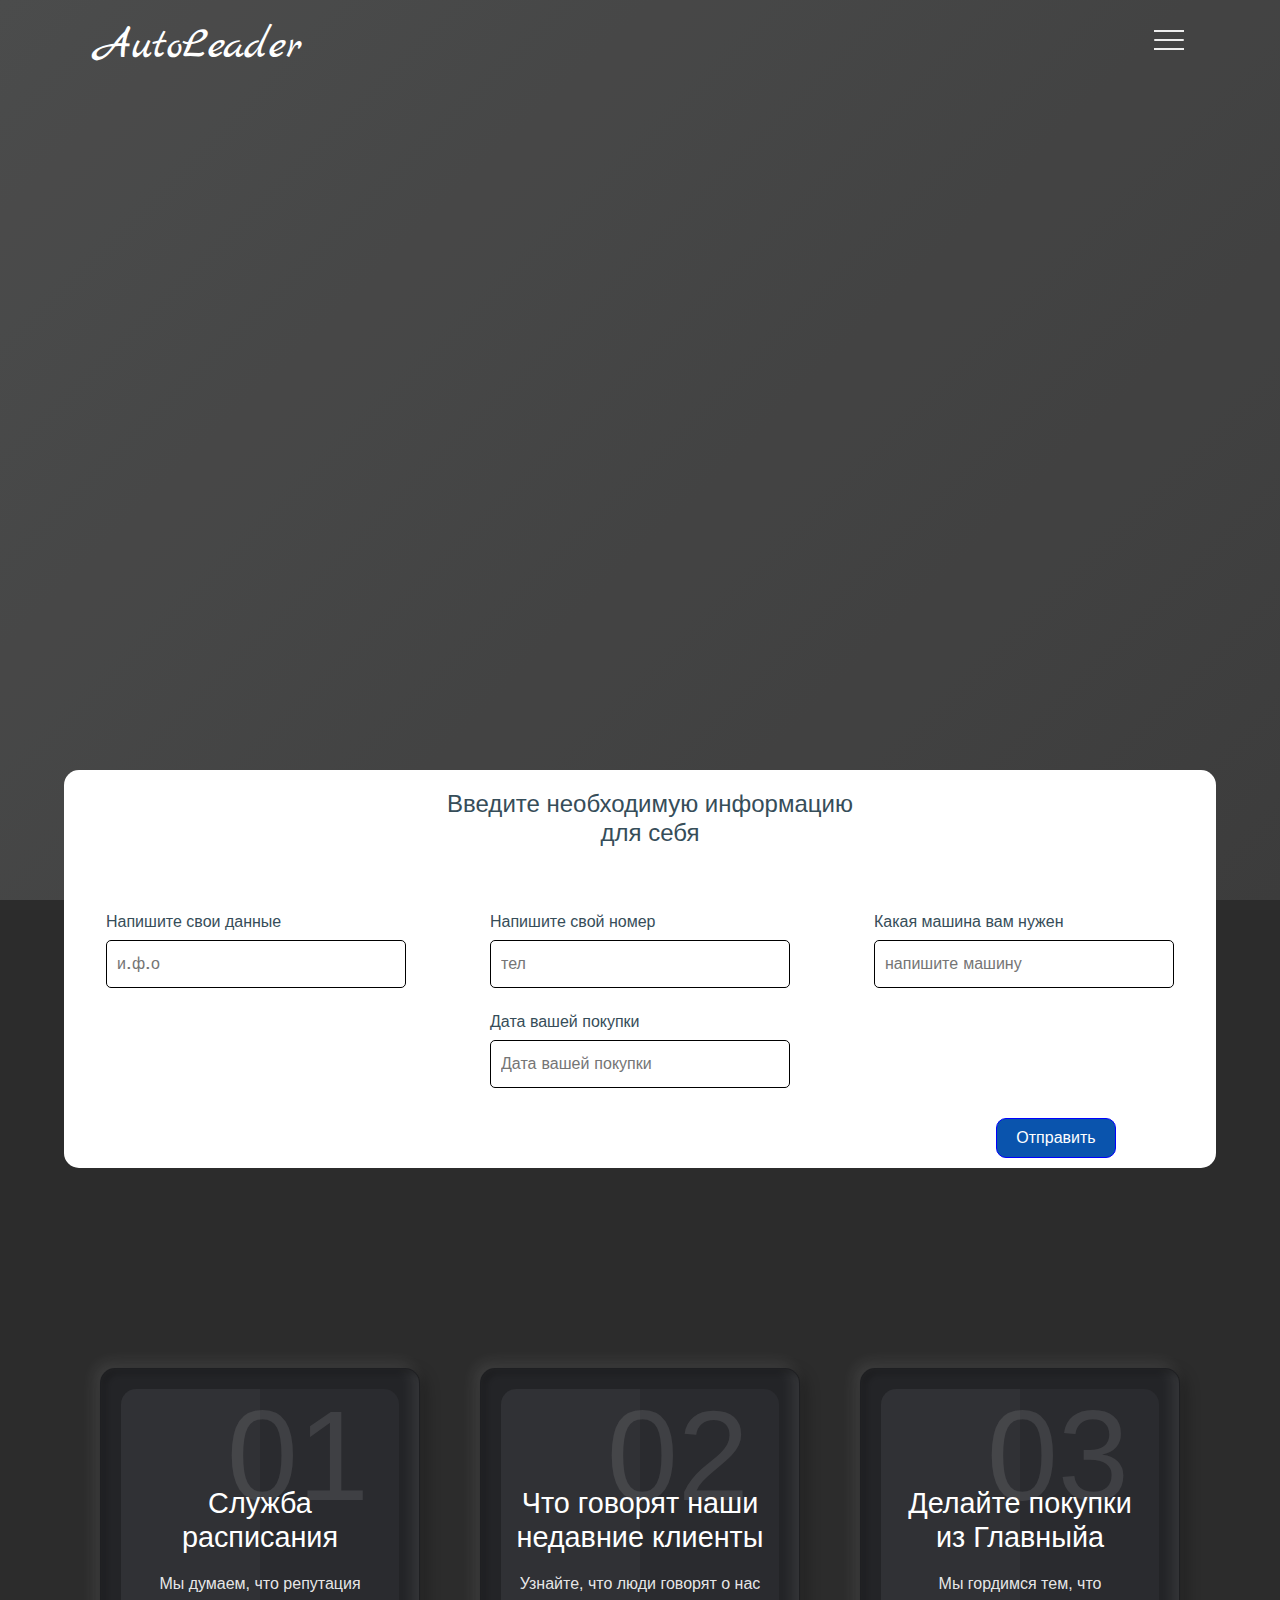
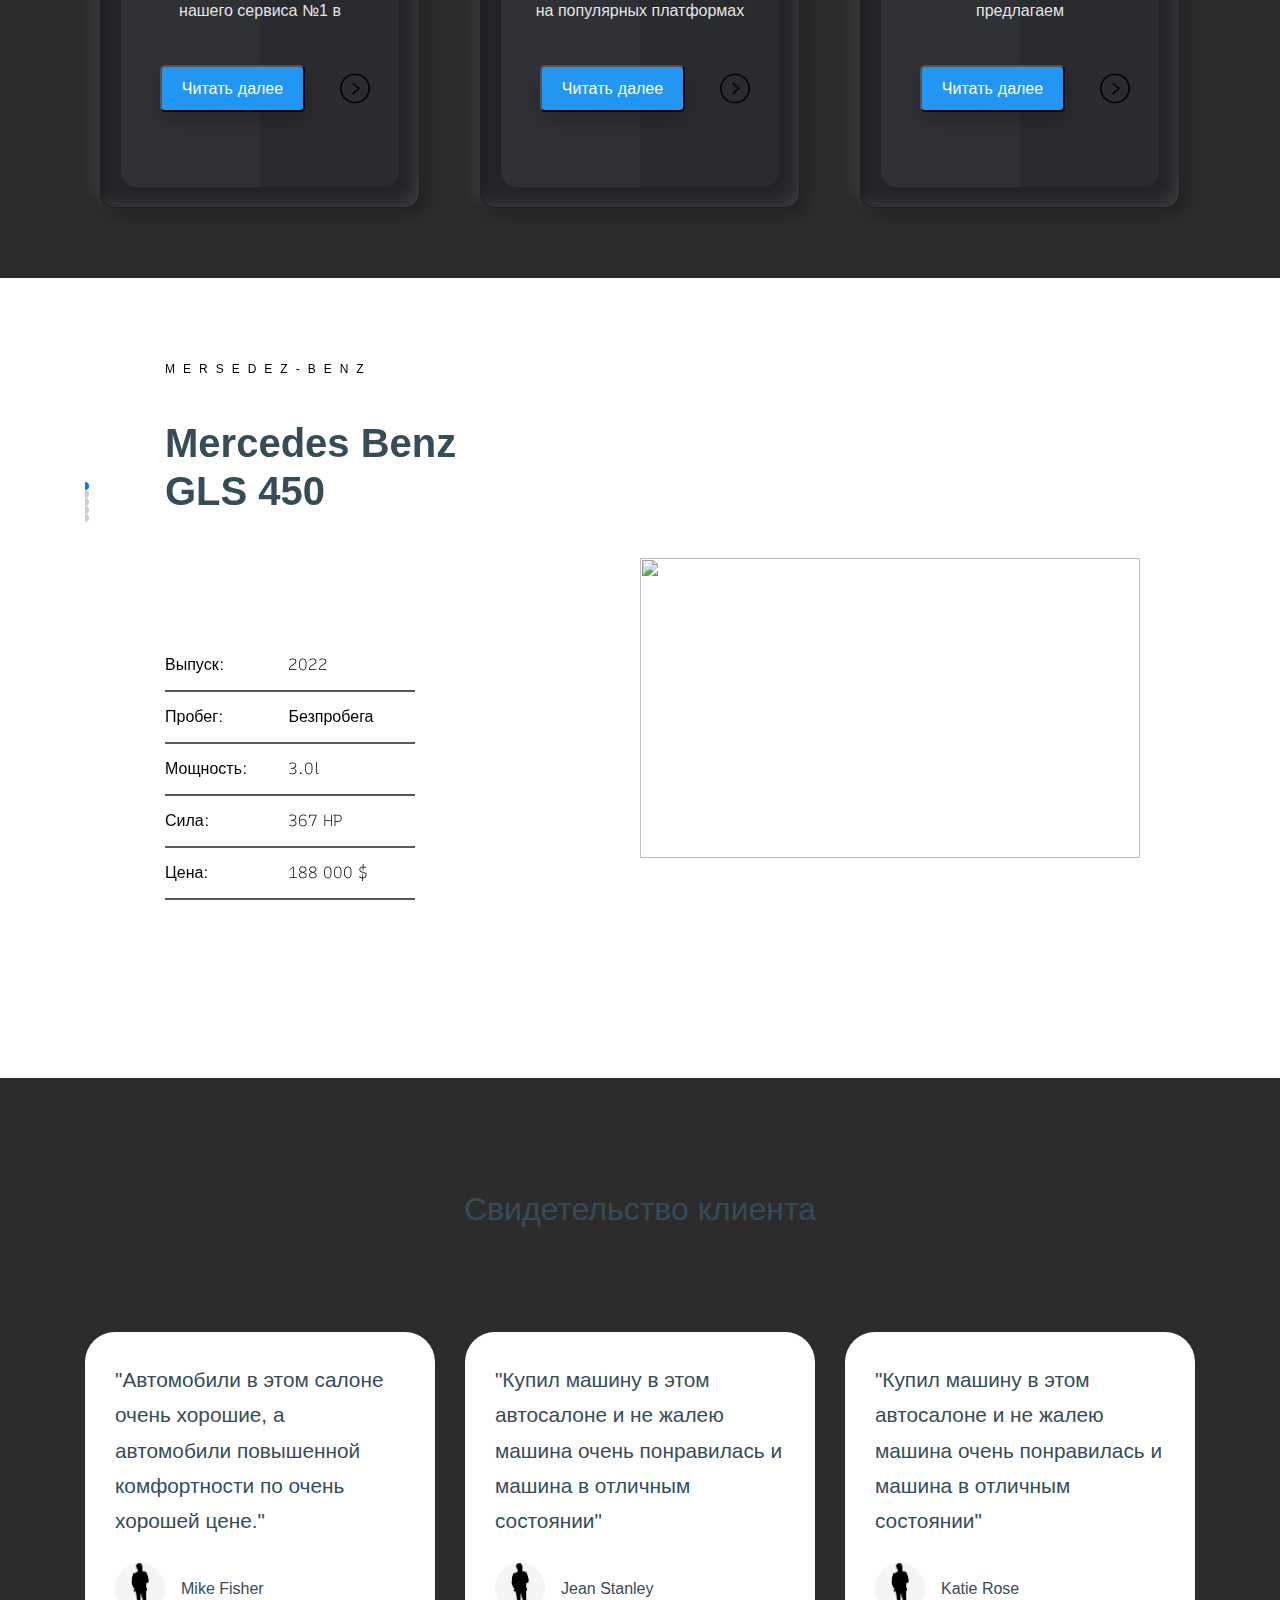
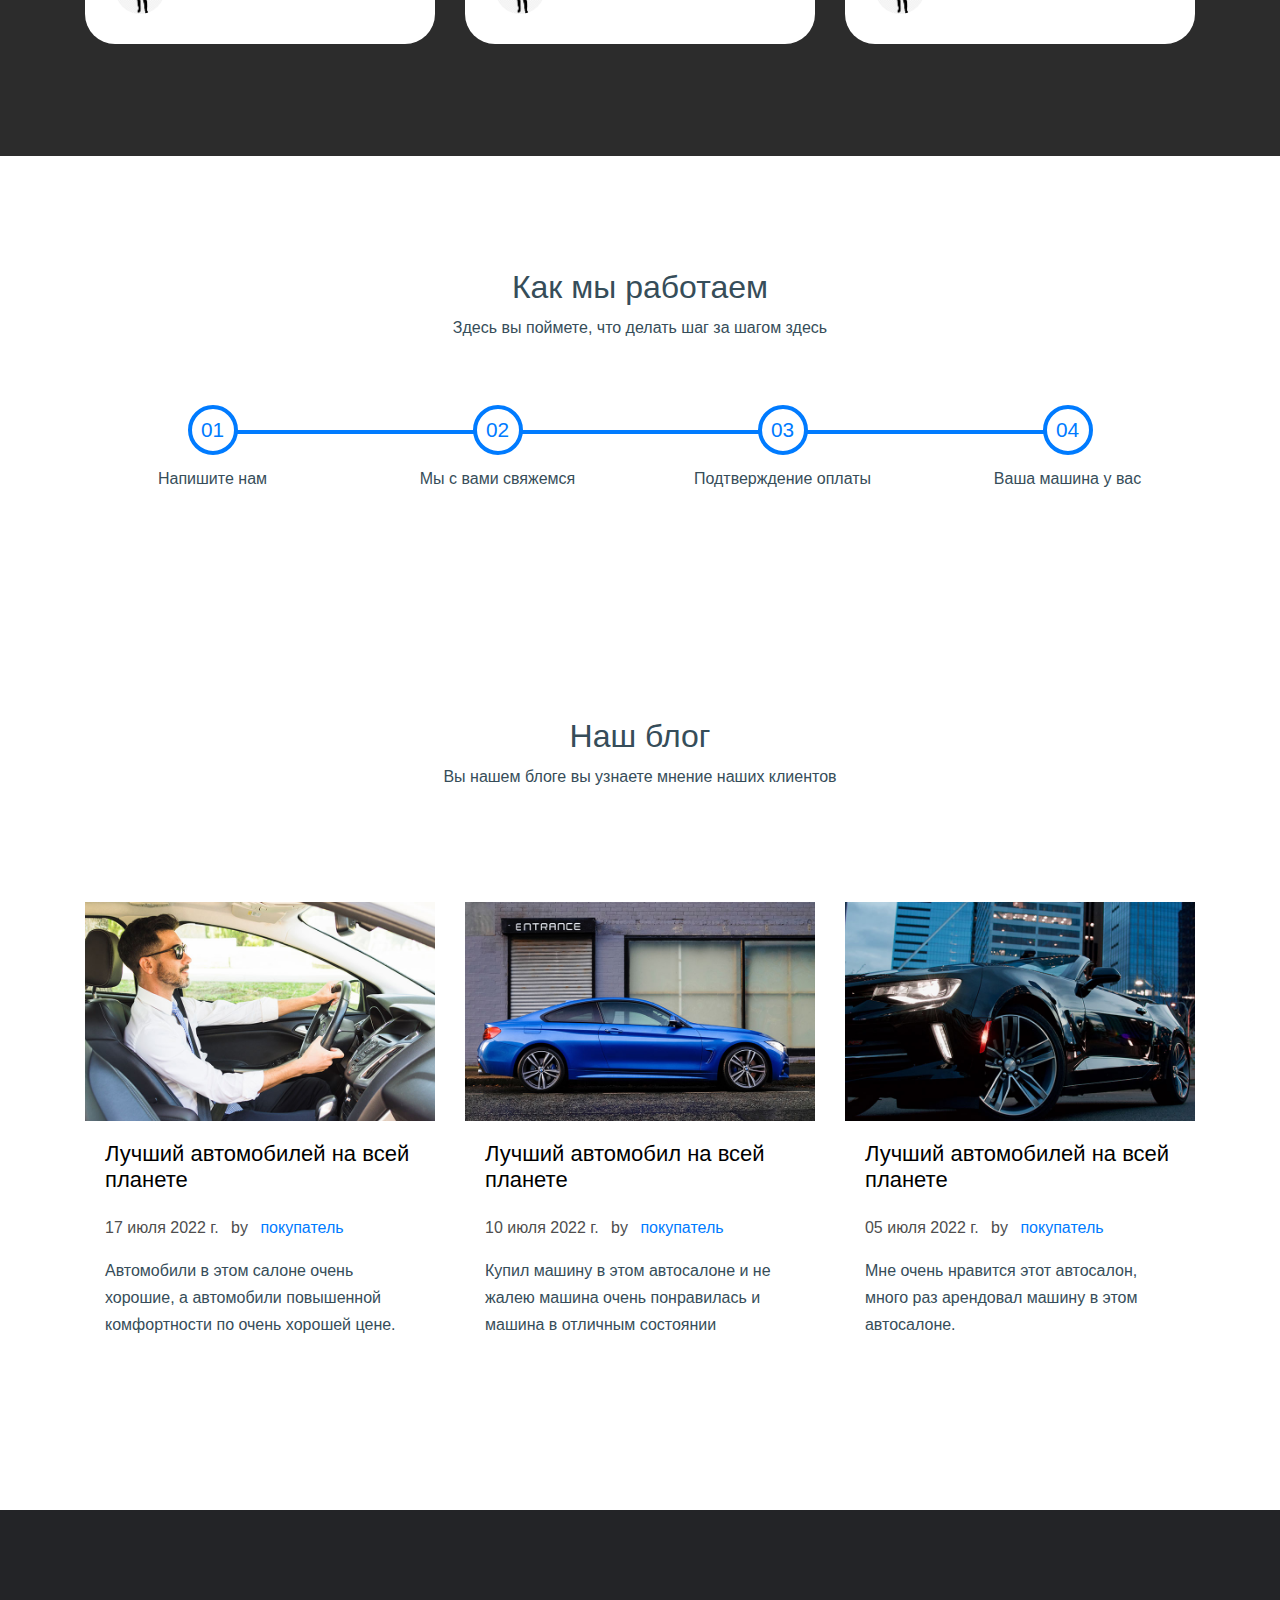
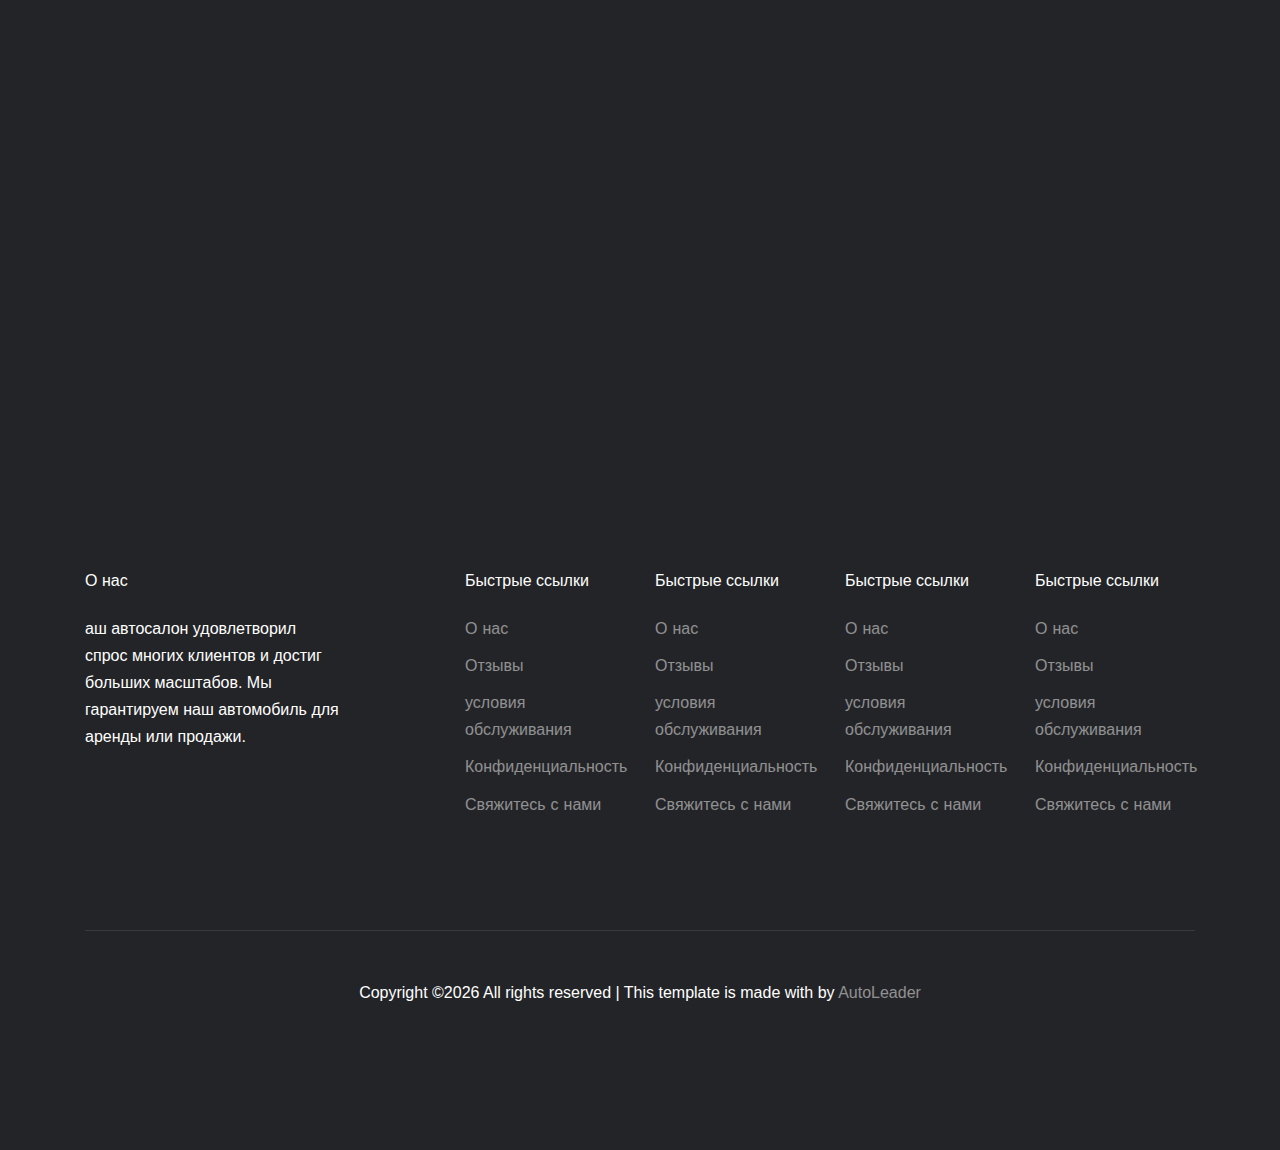
==== commit 609340ff: "a" ====
--- a/index.html
+++ b/index.html
@@ -2,11 +2,11 @@
 <html lang="en">
   <meta charset="utf-8">
   <head>
-    <title>Car Rent &mdash; Free Website Template by Colorlib</title>
+    <title>Auto Leader &mdash;website in Tashkent</title>
     <meta name="viewport" content="width=device-width, initial-scale=1, shrink-to-fit=no">
 
     <link href="https://fonts.googleapis.com/css?family=DM+Sans:300,400,700&display=swap" rel="stylesheet">
-
+    
     <link rel="stylesheet" href="fonts/icomoon/style.css">
   
     <!-- abbas map  -->
@@ -16,13 +16,17 @@
 
     <link rel="stylesheet" href="css/bootstrap.min.css">
     <link rel="stylesheet" href="css/bootstrap-datepicker.css">
-    <link rel="stylesheet" href="css/jquery.fancybox.min.css">
+    <!-- <link rel="stylesheet" href="./css/swiper.css"> -->
+    <link  rel="stylesheet"  href="https://unpkg.com/swiper/swiper-bundle.min.css"/>
+    <link href="https://cdn.jsdelivr.net/npm/bootstrap@5.0.2/dist/css/bootstrap.min.css" rel="stylesheet" integrity="sha384-EVSTQN3/azprG1Anm3QDgpJLIm9Nao0Yz1ztcQTwFspd3yD65VohhpuuCOmLASjC" crossorigin="anonymous">
+    <!-- <link rel="stylesheet" href="css/jquery.fancybox.min.css">
     <link rel="stylesheet" href="css/owl.carousel.min.css">
-    <link rel="stylesheet" href="css/owl.theme.default.min.css">
-    <link rel="stylesheet" href="fonts/flaticon/font/flaticon.css">
-    <link rel="stylesheet" href="css/aos.css">
+    <link rel="stylesheet" href="css/owl.theme.default.min.css"> -->
+    <!-- <link rel="stylesheet" href="fonts/flaticon/font/flaticon.css"> -->
+    <!-- <link rel="stylesheet" href="css/aos.css"> -->
     <link rel="stylesheet" href="./css//Abbas.css">
     <link rel="stylesheet" href="./css/jasur.css">
+    <link rel="stylesheet" href="./css/caruselss.css">
     <!-- MAIN CSS -->
     <link rel="stylesheet" href="css/style.css">
 
@@ -48,8 +52,8 @@
                 <source src="./video/body.mp4" type="video/mp4">
                 <source src="movie.ogg" type="video/ogg">
               </video>
-              <!-- <div class="header1_img"></div> -->
-              <img src="./images/hero_1.jpg" alt="" class="header1_img">
+
+              <img src="./images/autoleader.png" alt="" class="header1_img">
 
 
               </div>
@@ -59,10 +63,10 @@
     </div>
     <div class="links">
         <ul class="header_text">
-            <li class="active"><a href="index.html" style="--i: 0.1s" class="nav-link">Home</a></li>
-                  <li><a href="./cars.html" style="--i: 0.1s" class="nav-link">Cars</a></li>
-                  <li><a href="about.html" style="--i: 0.1s" class="nav-link">About</a></li>
-                  <li><a href="contact.html" style="--i: 0.1s" class="nav-link">Contact</a></li>
+            <li class="active"><a href="index.html" style="--i: 0.1s" class="nav-link">Главный</a></li>
+                  <li><a href="./cars.html" style="--i: 0.1s" class="nav-link">Машины</a></li>
+                  <li><a href="about.html" style="--i: 0.1s" class="nav-link">О нас</a></li>
+                  <li><a href="contact.html" style="--i: 0.1s" class="nav-link">Контакты</a></li>
                   <!-- <li><a href="jsan.html" style="--i: 0.1s" class="nav-link">json</a></li> -->
         </ul>
     </div>
@@ -70,50 +74,49 @@
   
   </div>
 
-
-
-  <!-- contact -->
-       <div class="row justify-content-center text-center" style=" background: #232427; position: relative;"> 
-        <div class="overlay12">
-          <h4 class="ov_h2" style="margin: auto;width:100%;text-align:center">Begin your trip here</h4>
-          <form class="ov_form" action="#" method="post">
-            <div class="ov_inp">
-              <p class="inp_text">Where you from</p>
-              <input type="text" class="inp" id="inp1"  placeholder="Your pickup address">
-            </div>
-            
-            <div class="ov_inp">
-              <p class="inp_text">Where you go</p>
-              <input type="text" class="inp" id="inp2" placeholder="Your drop-off address">
-            </div>
-            
-            <div class="ov_inp">
-              <p class="inp_text">Journey date</p>
-              <input type="text" class="inp" id="inp3"  placeholder="Your pickup address">
-            </div>
-            
-            <div class="ov_inp">
-              <p class="inp_text">Return date</p>
-              <input type="text" class="inp" id="inp4" placeholder="Your pickup address">
-            </div>
-
-            <button class="ov_btn">SUBMIT</button>
-          </form>
- 
-    </div> 
-</div>
-
+  <div class=""></div>
 
 <!-- card -->
 <div class="abbas__card">
-  <div class="container">
+  <div class="overlay12">
+  <h4 class="ov_h2" style="margin: auto;width:100%;text-align:center">Введите необходимую информацию <br> для себя</h4>
+  <form class="ov_form" action="#" method="post">
+    <div class="ov_inp">
+      <p class="inp_text">Напишите свои данные</p>
+      <input type="text" class="inp" id="inp1"  placeholder="и.ф.о"  required>
+    </div>
+    
+    <div class="ov_inp">
+      <p class="inp_text">Напишите свой номер</p>
+      <input type="number" class="inp" id="inp2" placeholder="тел" required>
+    </div>
+    
+    <div class="ov_inp">
+      <p class="inp_text">Какая машина вам нужен</p>
+      <input type="text" class="inp" id="inp3"  placeholder="напишите машину" required>
+    </div>
+    
+    <div class="ov_inp">
+      <p class="inp_text">Дата вашей покупки</p>
+      <input type="text" class="inp" id="inp4" placeholder="Дата вашей покупки" required>
+    </div>
+
+    <button class="ov_btn">Отправить</button>
+  </form>
+
+</div> 
+  <div class="container12">
+
     <div class="card" style=" background: #232427;">
       <div class="box" >
         <div class="content">
           <h2>01</h2>
-          <h3>Card One</h3>
-          <p>Lorem ipsum dolor sit amet consectetur adipisicing elit. Labore, totam velit? Iure nemo labore inventore?</p>
-          <a href="#">Read More</a>
+          <h3>Служба расписания</h3>
+          <div class="text_btn">
+          <p>Мы думаем, что репутация нашего сервиса №1 в Скоттсдейле. Дайте нам шанс показать вам, почему.</p>
+          </div>
+          <button class="reads_btn">Читать далее</button>
+          <a href="./about.html#our_company" class="hr"><img src="./images/pereyti.png" style="width: 50px; height: 50px;" alt=""></a>
         </div>
       </div>
     </div>
@@ -122,20 +125,25 @@
       <div class="box">
         <div class="content">
           <h2>02</h2>
-          <h3>Card Two</h3>
-          <p>Lorem ipsum dolor sit amet consectetur adipisicing elit. Labore, totam velit? Iure nemo labore inventore?</p>
-          <a href="#">Read More</a>
-        </div>
-      </div>
-    </div>
-  
+          <h3>Что говорят наши недавние клиенты</h3>
+          <div class="text_btn2">
+          <p>Узнайте, что люди говорят о нас на популярных платформах отзывов.</p>
+          </div>
+          <button class="reads_btn2">Читать далее</button>
+          <a href="./about.html" class="hr"><img src="./images/pereyti.png" style="width: 50px; height: 50px;" alt=""></a>
+        </div>
+      </div>
+    </div>
     <div class="card" style=" background: #232427;">
       <div class="box" >
         <div class="content">
           <h2>03</h2>
-          <h3>Card Three</h3>
-          <p>Lorem ipsum dolor sit amet consectetur adipisicing elit. Labore, totam velit? Iure nemo labore inventore?</p>
-          <a href="#">Read More</a>
+          <h3>Делайте покупки из Главныйа</h3>
+          <div class="text_btn3">
+          <p>Мы гордимся тем, что предлагаем конкурентоспособные цены, и прилагаем все усилия, чтобы оставить больше денег в вашем кармане.</p>
+          </div>
+          <button class="reads_btn3">Читать далее</button>
+          <a href="./cars.html" class="hr"><img src="./images/pereyti.png" style="width: 50px; height: 50px;" alt=""></a>
         </div>
       </div>
     </div>
@@ -149,438 +157,209 @@
 
 
 
-    <!-- carousel -->
-    <div class="slider__warpper" style="position: relative; width:90vw;margin-left:5vw; height:100vh;">
-      <div class="flex__container flex--pikachu flex--active" data-slide="1">
-        <div class="flex__item flex__item--left" >
-          <div class="flex__content " >
-            <p class="text--sub">Mersedez-Benz</p>
-            <h1 class="text--big">Mercedes Benz GLS 450</h1>
-            <p class="text--normal">
-              <table style="width:100%;">
-                <tr>
-                  <th>Release:</th>
-                  <th>2022</th>
-                </tr> <br>
-                <tr>
-                  <th>Mileage:</th>
-                  <th>No mileage</th>
-                </tr> <br>
-                <tr>
-                  <th>Engine capacity:</th>
-                  <th>3.0l</th>
-                </tr><br>
-                <tr>
-                  <th>Power:</th>
-                  <th>367 HP</th>
-                </tr> <br>
-                <tr>
-                  <th>Price:</th>
-                  <th>188 000 $</th>
-                </tr>
-              </table>
-            </p>
-          </div>
-          <p class="text__background">Mersedez</p>
-        </div>
-        <div class="flex__item flex__item--right" >
-        <img class="pokemon__img" src="./images/Mercedes Benz GLS 450/one-removebg-preview (1).png"  /></div>
-      </div>
-      <div class="flex__container flex--piplup animate--start" data-slide="2">
-        <div class="flex__item flex__item--left" >
-          <div class="flex__content">
-            <p class="text--sub">KIA K8</p>
-            <h1 class="text--big">KIA K8</h1>
-            <p class="text--normal"> <table style="width:100%; ">
-              <tr>
-                <th>Release:</th>
-                <th>2022</th>
-              </tr> <br>
-              <tr>
-                <th>Acceleration to 100:</th>
-                <th>6.9s</th>
-              </tr>
-              <tr>
-                <th>Engine capacity:</th>
-                <th>3.5l V6</th>
-              </tr><br>
-              <tr>
-                <th>Power:</th>
-                <th>300HP</th>
-              </tr> <br>
-              <tr>
-                <th>Price:</th>
-                <th>75 000$</th>
-              </tr>
-          </table></div>
-          <p class="text__background">KIA K8</p>
-        </div>
-        <div class="flex__item flex__item--right" >
-        <img class="pokemon__img" src="./images/acars/kiaK8.png" /></div>
-      </div>
-      <div class="flex__container flex--blaziken animate--start" data-slide="3">
-        <div class="flex__item flex__item--left" >
-          <div class="flex__content">
-            <p class="text--sub">Toyota</p>
-            <h1 class="text--big">Toyota Land Cruiser 300</h1>
-            <p class="text--normal"><table style="width:100%">
-              <tr>
-                <th>Release:</th>
-                <th>2022</th>
-              </tr> <br>
-              <tr>
-                <th>Acceleration to 100:</th>
-                <th>6.7s</th>
-              </tr>
-              <tr>
-                <th>Engine capacity:</th>
-                <th>3.5l Turbo</th>
-              </tr><br>
-              <tr>
-                <th>Power:</th>
-                <th>415HP</th>
-              </tr> <br>
-              <tr>
-                <th>Price:</th>
-                <th>135 000$</th>
-              </tr>
-            </table> </div>
-          <p class="text__background">Toyota</p>
-        </div>
-        <div class="flex__item flex__item--right" ></div>
-        <img class="pokemon__img" src="./images/acars/toyoytaa.png" />
-      </div>
-      <div class="flex__container flex--dialga animate--start" data-slide="4">
-        <div class="flex__item flex__item--left" >
-          <div class="flex__content">
-            <p class="text--sub">BMW</p>
-            <h1 class="text--big">BMW X6 4.0i</h1>
-            <p class="text--normal"><table style="width:100%">
-              <tr>
-                <th>Release:</th>
-                <th>2021</th>
-              </tr> <br>
-              <tr>
-                <th>Acceleration to 100:</th>
-                <th>5.5 s</th>
-              </tr>
-              <tr>
-                <th>Engine capacity:</th>
-                <th>3.0l</th>
-              </tr><br>
-              <tr>
-                <th>Power:</th>
-                <th>340 HP</th>
-              </tr> <br>
-              <tr>
-                <th>Price:</th>
-                <th>142 000 $</th>
-              </tr>
-            </table></p>
-          </div>
-          <p class="text__background">BMW</p>
-        </div>
-        <div class="flex__item flex__item--right" >
-        <img class="pokemon__img" src="./images/BMW X6 4.0i/one-removebg-preview (2).png" /></div>
-      </div>
-      <div class="flex__container flex--zekrom animate--start" data-slide="5">
-        <div class="flex__item flex__item--left" >
-          <div class="flex__content">
-            <p class="text--sub">Tesla</p>
-            <h1 class="text--big">TESLA MODEL S PLAID </h1>
-            <p class="text--normal"><table style="width:100%; margin-top: -80px; ">
-              <tr>
-                <th>Release:</th>
-                <th>2021</th>
-              </tr> <br>
-              <tr>
-                <th>Dual Motor</th>
-                <th>Long Range</th>
-              </tr> <br>
-              <tr>
-                <th>Power reserve</th>
-                <th>540 km</th>
-              </tr> <br>
-              <tr>
-                <th>Engine capacity:</th>
-                <th>3.0l</th>
-              </tr><br>
-              <tr>
-                <th>Max speed</th>
-                <th>230 km/h</th>
-              </tr> <br>
-              <tr>
-                <th>Price:</th>
-                <th>210 000 $</th>
-              </tr>
-            </table></p>
-          </div>
-          <p class="text__background">Tesla</p>
-        </div>
-        <div class="flex__item flex__item--right" >
-        <img class="pokemon__img" src="./images/Tesla Model S Plaid/one.png" /></div>
-      </div><div class="slider__navi">
-      <a href="#" class="slide-nav active" data-slide="1">mersedez</a>
-      <a href="#" class="slide-nav" data-slide="2">kia</a>
-      <a href="#" class="slide-nav" data-slide="3">toyota</a>
-      <a href="#" class="slide-nav" data-slide="4">dialga</a>
-      <a href="#" class="slide-nav" data-slide="5">zekrom</a>
-    </div>
-    </div>
-    
-    
-    <!-- abbas carousel -->
-    <!-- <div class="body">
-      <div class="slider__warpper">
-        <div class="flex__container flex--pikachu flex--active" data-slide="1">
-          <div class="flex__item flex__item--left">
-            <div class="flex__content">
-
+<div class="container">
+    
+  <div class="swiper mySwiper">
+    <div class="swiper-wrapper">
+      <div class="swiper-slide">
+        <div class="flex__container flex--pikachu flex--active" id="" data-slide="1">
+          <div class="flex__item flex__item--left" >
+            <div class="flex__content " >
               <p class="text--sub">Mersedez-Benz</p>
               <h1 class="text--big">Mercedes Benz GLS 450</h1>
-              <p class="text--normal"><table style="width:100%">
               <p class="text--normal">
-                <table style="width:100%; margin-top: -80px;">
-
-                <tr>
-                  <th>Release:</th>
-                  <th>2022</th>
-                </tr> <br>
-                <tr>
-                  <th>Mileage:</th>
-                  <th>No mileage</th>
-                </tr> <br>
-                <tr>
-                  <th>Engine capacity:</th>
-                  <th>3.0l</th>
-                </tr><br>
-                <tr>
-                  <th>Power:</th>
-                  <th>367 HP</th>
-                </tr> <br>
-                <tr>
-                  <th>Price:</th>
-                  <th>188 000 $</th>
-                </tr>
-              </table></p>
-            </div>
-          </div>
-          <div class="flex__item flex__item--right"></div>
-
-          <img class="pokemon__img" src="./images/Mercedes Benz GLS 450/one-removebg-preview (1).png" alt="" />
-
-
-
-        </div>
-        <div class="flex__container flex--piplup animate--start" data-slide="2">
-          <div class="flex__item flex__item--left">
-            <div class="flex__content">
-
-              <p class="text--sub">KIA</p>
-              <h1 class="text--big" style="margin-top: 10%;">KIA K8</h1>
-              <p class="text--normal" style="margin-top: -2%;">
-                 <table style="width:100%; ">
-                  <tr>
-                    <th>Release:</th>
+                <table class="table-text">
+                  <tr>
+                    <th>Выпуск:</th>
                     <th>2022</th>
                   </tr> <br>
                   <tr>
-                    <th>Acceleration to 100:</th>
-                    <th>6.9s</th>
+                    <th>Пробег:</th>
+                    <th>Безпробега</th>
+                  </tr> <br>
+                  <tr>
+                    <th>Мощность:</th>
+                    <th>3.0l</th>
+                  </tr><br>
+                  <tr>
+                    <th>Сила:</th>
+                    <th>367 HP</th>
+                  </tr> <br>
+                  <tr>
+                    <th>Цена:</th>
+                    <th>188 000 $</th>
                   </tr>
-                  <tr>
-                    <th>Engine capacity:</th>
-                    <th>3.5l V6</th>
+                </table>
+              </p>
+            </div>
+          </div>
+          <div class="flex__item flex__item--right" >
+          <img class="pokemon__img" src="https://carsguide-res.cloudinary.com/image/upload/f_auto,fl_lossy,q_auto,t_cg_hero_low/v1/editorial/vhs/2021-mercedes-gls-index.png"  /></div>
+        </div>
+      </div>
+      <div class="swiper-slide">
+        <div class="flex__container flex--pikachu flex--active" id="" data-slide="1">
+          <div class="flex__item flex__item--left" >
+            <div class="flex__content " >
+              <p class="text--sub">Mersedez-Benz</p>
+              <h1 class="text--big">Mercedes Benz GLS 450</h1>
+              <p class="text--normal">
+                <table class="table-text">
+                  <tr>
+                    <th>Выпуск:</th>
+                    <th>2022</th>
+                  </tr> <br>
+                  <tr>
+                    <th>Пробег:</th>
+                    <th>Безпробега</th>
+                  </tr> <br>
+                  <tr>
+                    <th>Мощность:</th>
+                    <th>3.0l</th>
                   </tr><br>
                   <tr>
-                    <th>Power:</th>
-                    <th>300HP</th>
-                  </tr> <br>
-                  <tr>
-                    <th>Price:</th>
-                    <th>75 000$</th>
+                    <th>Сила:</th>
+                    <th>367 HP</th>
+                  </tr> <br>
+                  <tr>
+                    <th>Цена:</th>
+                    <th>188 000 $</th>
                   </tr>
-              </table>
-            </p>
-
-            </div>
-          </div>
-          <div class="flex__item flex__item--right"></div>
-          <img class="pokemon__img" src="./images/acars/kiaK8.png" alt="" />
-        </div>
-        <div class="flex__container flex--blaziken animate--start" data-slide="3">
-          <div class="flex__item flex__item--left">
-            <div class="flex__content">
-              <p class="text--sub">Toyota</p>
-              <h1 class="text--big">Toyota Land Cruiser 300</h1>
-              <p class="text--normal"> <table style="width:100%">
-                <tr>
-                  <th>Release:</th>
-                  <th>2022</th>
-                </tr> <br>
-                <tr>
-                  <th>Acceleration to 100:</th>
-                  <th>6.7s</th>
-                </tr>
-                <tr>
-                  <th>Engine capacity:</th>
-                  <th>3.5l Turbo</th>
-                </tr><br>
-                <tr>
-                  <th>Power:</th>
-                  <th>415HP</th>
-                </tr> <br>
-                <tr>
-                  <th>Price:</th>
-                  <th>135 000$</th>
-                </tr>
-              </table></p>
-            </div>
-          </div>
-          <div class="flex__item flex__item--right"></div>
-          <img class="pokemon__img" src="./images/acars/toyoytaa.png" alt=""/>
-        </div 
-        <div class="flex__container flex--dialga animate--start" data-slide="4">
-          <div class="flex__item flex__item--left">
-            <div class="flex__content">
-              <p class="text--sub">BMW</p>
-              <h1 class="text--big">BMW X6 4.0i</h1>
-              <p class="text--normal"> <table style="width:100%">
-                <tr>
-                  <th>Release:</th>
-                  <th>2021</th>
-                </tr> <br>
-                <tr>
-                  <th>Acceleration to 100:</th>
-                  <th>5.5 s</th>
-                </tr>
-                <tr>
-                  <th>Engine capacity:</th>
-                  <th>3.0l</th>
-                </tr><br>
-                <tr>
-                  <th>Power:</th>
-                  <th>340 HP</th>
-                </tr> <br>
-                <tr>
-                  <th>Price:</th>
-                  <th>142 000 $</th>
-                </tr>
-              </table></p>
-            </div>
-          </div>
-          <div class="flex__item flex__item--right"></div>
-          <img class="pokemon__img" src="./images/BMW X6 4.0i/one-removebg-preview (2).png" alt="" />
-        </div>
-        
-        <div class="flex__container flex--zekrom animate--start" data-slide="5">
-          <div class="flex__item flex__item--left">
-            <div class="flex__content">
-              <p class="text--sub">Tesla</p>
-              <h1 class="text--big">TESLA MODEL S PLAID </h1>
-              <p class="text--normal"> <table style="width:100%; margin-top: -80px; ">
-                <tr>
-                  <th>Release:</th>
-                  <th>2021</th>
-                </tr> <br>
-                <tr>
-                  <th>Dual Motor</th>
-                  <th>Long Range</th>
-                </tr> <br>
-                <tr>
-                  <th>Power reserve</th>
-                  <th>540 km</th>
-                </tr> <br>
-                <tr>
-                  <th>Engine capacity:</th>
-                  <th>3.0l</th>
-                </tr><br>
-                <tr>
-                  <th>Max speed</th>
-                  <th>230 km/h</th>
-                </tr> <br>
-                <tr>
-                  <th>Price:</th>
-                  <th>210 000 $</th>
-                </tr>
-              </table></p>
-            </div>
-          </div>
-          <div class="flex__item flex__item--right"></div>
-          <img class="pokemon__img" src="./images/Tesla Model S Plaid/one.png" alt="" />
-       </div> 
-         <div class="slider__navi">
-        <a href="#" class="slide-nav active" data-slide="1">BMW</a>
-        <a href="#" class="slide-nav" data-slide="2">Rolls-Royce</a>
-        <a href="#" class="slide-nav" data-slide="3">Gelik</a>
-        <a href="#" class="slide-nav" data-slide="4">Prado</a>
-        <a href="#" class="slide-nav" data-slide="5">Tesla</a>
-      </div> 
-      </div>
-    </div> -->
- 
-
-
-
-    <!-- Our services -->
-    <!-- <div class="site-section section-3" style="background-image: url('https://img1.goodfon.com/wallpaper/nbig/e/50/novyy-asfalt-asfalt-doroga.jpg');">
-      <div class="container">
-        <div class="row">
-          
-        </div>
-        <div class="row">
-          <div class="col-lg-4">
-            <div class="service-1">
-              <span class="service-1-icon">
-                <span class="flaticon-car-1"></span>
-              </span>
-              <div class="service-1-contents">
-                <h3>Repair</h3>
-                <p>Lorem ipsum dolor sit amet, consectetur adipisicing elit. Obcaecati, laboriosam.</p>
-              </div>
-            </div>
-          </div>
-          <div class="col-lg-4">
-            <div class="service-1">
-              <span class="service-1-icon">
-                <span class="flaticon-traffic"></span>
-              </span>
-              <div class="service-1-contents">
-                <h3>Car Accessories</h3>
-                <p>Lorem ipsum dolor sit amet, consectetur adipisicing elit. Obcaecati, laboriosam.</p>
-              </div>
-            </div>
-          </div>
-          <div class="col-lg-4">
-            <div class="service-1">
-              <span class="service-1-icon">
-                <span class="flaticon-valet"></span>
-              </span>
-              <div class="service-1-contents">
-                <h3>Own a Car</h3>
-                <p>Lorem ipsum dolor sit amet, consectetur adipisicing elit. Obcaecati, laboriosam.</p>
-              </div>
-            </div>
-          </div>
-        </div>
-      </div>
-    </div> -->
-
+                </table>
+              </p>
+            </div>
+          </div>
+          <div class="flex__item flex__item--right" >
+          <img class="pokemon__img" src="https://carsguide-res.cloudinary.com/image/upload/f_auto,fl_lossy,q_auto,t_cg_hero_low/v1/editorial/vhs/2021-mercedes-gls-index.png"  /></div>
+        </div>
+      </div>
+      <div class="swiper-slide">
+        <div class="flex__container flex--pikachu flex--active" id="" data-slide="1">
+          <div class="flex__item flex__item--left" >
+            <div class="flex__content " >
+              <p class="text--sub">Mersedez-Benz</p>
+              <h1 class="text--big">Mercedes Benz GLS 450</h1>
+              <p class="text--normal">
+                <table class="table-text">
+                  <tr>
+                    <th>Выпуск:</th>
+                    <th>2022</th>
+                  </tr> <br>
+                  <tr>
+                    <th>Пробег:</th>
+                    <th>Безпробега</th>
+                  </tr> <br>
+                  <tr>
+                    <th>Мощность:</th>
+                    <th>3.0l</th>
+                  </tr><br>
+                  <tr>
+                    <th>Сила:</th>
+                    <th>367 HP</th>
+                  </tr> <br>
+                  <tr>
+                    <th>Цена:</th>
+                    <th>188 000 $</th>
+                  </tr>
+                </table>
+              </p>
+            </div>
+          </div>
+          <div class="flex__item flex__item--right" >
+          <img class="pokemon__img" src="./images/mersedez gls 200/two.jpg"  /></div>
+        </div>
+      </div>
+      <div class="swiper-slide">
+        <div class="flex__container flex--pikachu flex--active" id="" data-slide="1">
+          <div class="flex__item flex__item--left" >
+            <div class="flex__content " >
+              <p class="text--sub">Mersedez-Benz</p>
+              <h1 class="text--big">BMW X7 xDrive 40i</h1>
+              <p class="text--normal">
+                <table class="table-text">
+                  <tr>
+                    <th>Выпуск:</th>
+                    <th>2019</th>
+                  </tr> <br>
+                  <tr>
+                    <th>Пробег:</th>
+                    <th>5.068 км</th>
+                  </tr> <br>
+                  <tr>
+                    <th>Мощность:</th>
+                    <th>340л.с</th>
+                  </tr><br>
+                  <tr>
+                    <th>Цена:</th>
+                    <th>148 000 $</th>
+                  </tr>
+                </table>
+              </p>
+            </div>
+          </div>
+          <div class="flex__item flex__item--right" >
+          <img class="pokemon__img" src="./images/bmw x7.png"  /></div>
+        </div>
+      </div>
+      <div class="swiper-slide">
+        <div class="flex__container flex--pikachu flex--active" id="" data-slide="1">
+          <div class="flex__item flex__item--left" >
+            <div class="flex__content " >
+              <p class="text--sub">Mersedez-Benz</p>
+              <h1 class="text--big">Mercedes Benz CLA 200</h1>
+              <p class="text--normal">
+                <table class="table-text">
+                  <tr>
+                    <th>Выпуск:</th>
+                    <th>2019</th>
+                  </tr> <br>
+                  <tr>
+                    <th>Пробег:</th>
+                    <th>39.896км</th>
+                  </tr> <br>
+                  <tr>
+                    <th>Мощность:</th>
+                    <th>150лл.с</th>
+                  </tr><br>
+                  <tr>
+                    <th>Расход:</th>
+                    <th>5.7 л</th>
+                  </tr> <br>
+                  <tr>
+                    <th>Цена:</th>
+                    <th>62 000 $</th>
+                  </tr>
+                </table>
+              </p>
+            </div>
+          </div>
+          <div class="flex__item flex__item--right" >
+          <img class="pokemon__img" src="./images/mmersgls2001-removebg-preview.png"  /></div>
+        </div>
+      </div>
+    </div>
+    <div class="swiper-pagination"></div>
+  </div>
+
+</div>
+
+
+
+</div>
 
   <!-- Customer Testimony -->
-  <div class="site-section " style=" background: #232427;">
+  <div class="site-section " style="background-color: #2c2c2c;">
     <div class="container">
       <div class="row justify-content-center text-center mb-5">
-        <div class="col-7 text-center mb-5 " style="color: white;">
-          <h2>Customer Testimony</h2>
-          <p>Lorem ipsum dolor sit amet, consectetur adipisicing elit. Nemo assumenda, dolorum necessitatibus eius earum voluptates sed!</p>
+        <div class="col-8 text-center mb-5 " style="color: white;">
+          <h2>Свидетельство клиента</h2>
         </div>
       </div>
       <div class="row">
         <div class="col-lg-4 mb-4 mb-lg-0">
           <div class="testimonial-2">
             <blockquote class="mb-4">
-              <p>"Lorem ipsum dolor sit amet, consectetur adipisicing elit. Voluptatem, deserunt eveniet veniam. Ipsam, nam, voluptatum"</p>
+              <p>"Автомобили в этом салоне очень хорошие, а автомобили повышенной комфортности по очень хорошей цене."</p>
             </blockquote>
             <div class="d-flex v-card align-items-center">
               <img src="images/person_1.jpg" alt="Image" class="img-fluid mr-3">
@@ -591,10 +370,10 @@
         <div class="col-lg-4 mb-4 mb-lg-0">
           <div class="testimonial-2">
             <blockquote class="mb-4">
-              <p>"Lorem ipsum dolor sit amet, consectetur adipisicing elit. Voluptatem, deserunt eveniet veniam. Ipsam, nam, voluptatum"</p>
+              <p>"Купил машину в этом автосалоне и не жалею машина очень понравилась и машина в отличным состоянии"</p>
             </blockquote>
             <div class="d-flex v-card align-items-center">
-              <img src="images/person_2.jpg" alt="Image" class="img-fluid mr-3">
+              <img src="images/person_1.jpg" alt="Image" class="img-fluid mr-3">
               <span>Jean Stanley</span>
             </div>
           </div>
@@ -602,10 +381,10 @@
         <div class="col-lg-4 mb-4 mb-lg-0">
           <div class="testimonial-2">
             <blockquote class="mb-4">
-              <p>"Lorem ipsum dolor sit amet, consectetur adipisicing elit. Voluptatem, deserunt eveniet veniam. Ipsam, nam, voluptatum"</p>
+              <p>"Купил машину в этом автосалоне и не жалею машина очень понравилась и машина в отличным состоянии"</p>
             </blockquote>
             <div class="d-flex v-card align-items-center">
-              <img src="images/person_3.jpg" alt="Image" class="img-fluid mr-3">
+              <img src="images/person_1.jpg" alt="Image" class="img-fluid mr-3">
               <span>Katie Rose</span>
             </div>
           </div>
@@ -617,11 +396,11 @@
 
 
     <!-- How it works -->
-    <div class="container site-section " >
+    <div class="container site-section" > 
       <div class="row justify-content-center text-center">
         <div class="col-7 how-it-works-lorems text-center mb-5">
-          <h2>How it works</h2>
-          <p>Lorem ipsum dolor sit amet, consectetur adipisicing elit. Nemo assumenda, dolorum necessitatibus eius earum voluptates sed!</p>
+          <h2>Как мы работаем</h2>
+          <p>Здесь вы поймете, что делать шаг за шагом здесь</p>
         </div>
       </div>
       <div class="how-it-works d-flex">
@@ -646,21 +425,17 @@
     </div>
 
 
-    
-    
-
-
 
   
 
     <!-- Our Blog -->
 
     <div class="site-section bg-white">
-      <div class="container">
+      <div class="container" id="how_it_works">
         <div class="row justify-content-center text-center mb-5">
           <div class="col-7 text-center mb-5">
-            <h2>Our Blog</h2>
-            <p>Lorem ipsum dolor sit amet, consectetur adipisicing elit. Nemo assumenda, dolorum necessitatibus eius earum voluptates sed!</p>
+            <h2>Наш блог</h2>
+            <p>Вы нашем блоге вы узнаете мнение наших клиентов</p>
           </div>
         </div>
 
@@ -673,9 +448,9 @@
               </a>
               <div class="post-entry-1-contents">
                 
-                <h2><a href="single.html">The best car rent in the entire planet</a></h2>
-                <span class="meta d-inline-block mb-3">July 17, 2019 <span class="mx-2">by</span> <a href="#">Admin</a></span>
-                <p>Lorem ipsum dolor sit amet, consectetur adipisicing elit. Dolores eos soluta, dolore harum molestias consectetur.</p>
+                <h2><a href="single.html">Лучший  автомобилей на всей планете</a></h2>
+                <span class="meta d-inline-block mb-3">17 июля 2022 г. <span class="mx-2">by</span> <a href="#">покупатель</a></span>
+                <p>Автомобили в этом салоне очень хорошие, а автомобили повышенной комфортности по очень хорошей цене.</p>
               </div>
             </div>
           </div>
@@ -687,9 +462,9 @@
               </a>
               <div class="post-entry-1-contents">
                 
-                <h2><a href="single.html">The best car rent in the entire planet</a></h2>
-                <span class="meta d-inline-block mb-3">July 17, 2019 <span class="mx-2">by</span> <a href="#">Admin</a></span>
-                <p>Lorem ipsum dolor sit amet, consectetur adipisicing elit. Dolores eos soluta, dolore harum molestias consectetur.</p>
+                <h2><a href="single.html">Лучший автомобил на всей планете</a></h2>
+                <span class="meta d-inline-block mb-3">10 июля 2022 г. <span class="mx-2">by</span> <a href="#">покупатель</a></span>
+                <p>Купил машину в этом автосалоне и не жалею машина очень понравилась и машина в отличным состоянии</p>
               </div>
             </div>
           </div>
@@ -697,14 +472,14 @@
           <div class="col-lg-4 col-md-6 mb-4">
             <div class="post-entry-1 h-100">
               <a href="single.html">
-                <img src="images/img_3.jpg" alt="Image"
+                <img src="images/img_3.jpg" alt="Image" 
                  class="img-fluid">
               </a>
               <div class="post-entry-1-contents">
                 
-                <h2><a href="single.html">The best car rent in the entire planet</a></h2>
-                <span class="meta d-inline-block mb-3">July 17, 2019 <span class="mx-2">by</span> <a href="#">Admin</a></span>
-                <p>Lorem ipsum dolor sit amet, consectetur adipisicing elit. Dolores eos soluta, dolore harum molestias consectetur.</p>
+                <h2><a href="single.html">Лучший  автомобилей на всей планете</a></h2>
+                <span class="meta d-inline-block mb-3">05 июля 2022 г. <span class="mx-2">by</span> <a href="#">покупатель</a></span>
+                <p>Мне очень нравится этот автосалон, много раз арендовал машину в этом автосалоне.</p>
               </div>
             </div>
           </div>
@@ -714,163 +489,133 @@
 
 
  <!--  -->
-<!-- abbas footer -->
-    <footer class="site-footer">
-      <div id="YMapsID" class="YMapsID"></div>
-      <div class="container">
-              <div class="row">
-                <div class="col-lg-3">
-                  <h2 class="footer-heading mb-4">About Us</h2>
-                      <p>Far far away, behind the word mountains, far from the countries Vokalia and Consonantia, there live the blind texts. </p>
-                </div>
-                <div class="col-lg-8 ml-auto">
-                  <div class="row">
-                    <div class="col-lg-3">
-                      <h2 class="footer-heading mb-4">Quick Links</h2>
-                      <ul class="list-unstyled">
-                        <li><a href="#">About Us</a></li>
-                        <li><a href="#">Testimonials</a></li>
-                        <li><a href="#">Terms of Service</a></li>
-                        <li><a href="#">Privacy</a></li>
-                        <li><a href="#">Contact Us</a></li>
-                      </ul>
-                    </div>
-                    <div class="col-lg-3">
-                      <h2 class="footer-heading mb-4">Quick Links</h2>
-                      <ul class="list-unstyled">
-                        <li><a href="#">About Us</a></li>
-                        <li><a href="#">Testimonials</a></li>
-                        <li><a href="#">Terms of Service</a></li>
-                        <li><a href="#">Privacy</a></li>
-                        <li><a href="#">Contact Us</a></li>
-                      </ul>
-                    </div>
-                    <div class="col-lg-3">
-                      <h2 class="footer-heading mb-4">Quick Links</h2>
-                      <ul class="list-unstyled">
-                        <li><a href="#">About Us</a></li>
-                        <li><a href="#">Testimonials</a></li>
-                        <li><a href="#">Terms of Service</a></li>
-                        <li><a href="#">Privacy</a></li>
-                        <li><a href="#">Contact Us</a></li>
-                      </ul>
-                    </div>
-                    <div class="col-lg-3">
-                      <h2 class="footer-heading mb-4">Quick Links</h2>
-                      <ul class="list-unstyled">
-                        <li><a href="#">About Us</a></li>
-                        <li><a href="#">Testimonials</a></li>
-                        <li><a href="#">Terms of Service</a></li>
-                        <li><a href="#">Privacy</a></li>
-                        <li><a href="#">Contact Us</a></li>
-                      </ul>
-                    </div>
+    <script src="//api-maps.yandex.ru/2.1/?lang=ru_RU"></script>
+    <script>
+      ymaps.ready(function () { 
+     
+     var myMap = new ymaps.Map("YMapsID", {
+         center: [41.26206298333419, 69.22858180426906],
+         zoom: 11,
+     });
+    
+     // создание маркера
+     var myPlacemark = new ymaps.Placemark([41.26206298333419, 69.22858180426906], {
+        content: 'название маркера',
+        balloonContent: 'html-контент',
+     });
+    
+     // добавление маркера на карту
+     myMap.geoObjects.add(myPlacemark);
+     
+    });
+    </script>
+        <footer class="site-footer">
+    <div id="YMapsID" class="YMapsID"></div>
+    <div class="container">
+            <div class="row">
+              <div class="col-lg-3">
+                <h2 class="footer-heading mb-4">О нас</h2>
+                    <p>аш автосалон удовлетворил спрос многих клиентов и достиг больших масштабов. Мы гарантируем наш автомобиль для аренды или продажи.</p>
+              </div>
+              <div class="col-lg-8 ml-auto">
+                <div class="row">
+                  <div class="col-lg-3">
+                    <h2 class="footer-heading mb-4">Быстрые ссылки</h2>
+                    <ul class="list-unstyled">
+                      <li><a href="./about.html">О нас</a></li>
+                      <li><a href="./contact.html">Отзывы</a></li>
+                      <li><a href="#how_it_works">условия обслуживания</a></li>
+                      <li><a href="./index.html">Конфиденциальность</a></li>
+                      <li><a href="./contact.html">Свяжитесь с нами</a></li>
+                    </ul>
+                  </div>
+                  <div class="col-lg-3">
+                    <h2 class="footer-heading mb-4">Быстрые ссылки</h2>
+                    <ul class="list-unstyled">
+                      <li><a href="./about.html">О нас</a></li>
+                      <li><a href="./contact.html">Отзывы</a></li>
+                      <li><a href="#how_it_works">условия обслуживания</a></li>
+                      <li><a href="./index.html">Конфиденциальность</a></li>
+                      <li><a href="./contact.html">Свяжитесь с нами</a></li>
+                    </ul>
+                  </div>
+                  <div class="col-lg-3">
+                    <h2 class="footer-heading mb-4">Быстрые ссылки</h2>
+                    <ul class="list-unstyled">
+                      <li><a href="./about.html">О нас</a></li>
+                      <li><a href="./contact.html">Отзывы</a></li>
+                      <li><a href="#how_it_works">условия обслуживания</a></li>
+                      <li><a href="./index.html">Конфиденциальность</a></li>
+                      <li><a href="./contact.html">Свяжитесь с нами</a></li>
+                    </ul>
+                  </div>
+                  <div class="col-lg-3">
+                    <h2 class="footer-heading mb-4">Быстрые ссылки</h2>
+                    <ul class="list-unstyled">
+                      <li><a href="./about.html">О нас</a></li>
+                      <li><a href="./contact.html">Отзывы</a></li>
+                      <li><a href="#how_it_works">условия обслуживания</a></li>
+                      <li><a href="./index.html">Конфиденциальность</a></li>
+                      <li><a href="./contact.html">Свяжитесь с нами</a></li>
+                    </ul>
                   </div>
                 </div>
               </div>
-              <div class="row pt-5 mt-5 text-center">
-                <div class="col-md-12">
-                  <div class="border-top pt-5">
-                    <p>
-                  <!-- Link back to Colorlib can't be removed. Template is licensed under CC BY 3.0. -->
-                  Copyright &copy;<script>document.write(new Date().getFullYear());</script> All rights reserved | This template is made with <i class="icon-heart text-danger" aria-hidden="true"></i> by <a href="#!" target="_blank" >Colorlib</a>
-                  <!-- Link back to Colorlib can't be removed. Template is licensed under CC BY 3.0. -->
-                  </p>
-                  </div>
+            </div>
+            <div class="row pt-5 mt-5 text-center">
+              <div class="col-md-12">
+                <div class="border-top pt-5">
+                  <p>
+                <!-- Link back to Colorlib can't be removed. Template is licensed under CC BY 3.0. -->
+                Copyright &copy;<script>document.write(new Date().getFullYear());</script> All rights reserved | This template is made with <i class="icon-heart text-danger" aria-hidden="true"></i> by <a href="#!" target="_blank" >AutoLeader</a>
+                <!-- Link back to Colorlib can't be removed. Template is licensed under CC BY 3.0. -->
+                </p>
                 </div>
-      
               </div>
-            </div>
-          </footer>
-
-          <script>
-            ymaps.ready(function () { 
-           
-           var myMap = new ymaps.Map("YMapsID", {
-               center: [41.292071, 69.362916],
-               zoom: 11,
-           });
+    
+            </div>
+          </div>
+        </footer>
+
+   
+          <script>$('.slide-nav').on('click', function(e) {
+            e.preventDefault();
+            // get current slide
+            var current = $('.flex--active').data('slide'),
+              // get button data-slide
+              next = $(this).data('slide');
           
-           // создание маркера
-           var myPlacemark = new ymaps.Placemark([41.292071, 69.362916], {
-              content: 'название маркера',
-              balloonContent: 'html-контент',
-           });
+            $('.slide-nav').removeClass('active');
+            $(this).addClass('active');
           
-           // добавление маркера на карту
-           myMap.geoObjects.add(myPlacemark);
-           
+            if (current === next) {
+              return false;
+            } else {
+              $('.slider__warpper').find('.flex__container[data-slide=' + next + ']').addClass('flex--preStart');
+              $('.flex--active').addClass('animate--end');
+              setTimeout(function() {
+                $('.flex--preStart').removeClass('animate--start flex--preStart').addClass('flex--active');
+                $('.animate--end').addClass('animate--start').removeClass('animate--end flex--active');
+              }, 800);
+            }
           });
-          </script>
-</div> 
-
-    <script src="js/jquery-3.3.1.min.js"></script>
-    <script src="js/popper.min.js"></script>
-    <script src="js/bootstrap.min.js"></script>
-   
-    <script src="js/jquery.sticky.js"></script>
-    <script src="js/jquery.waypoints.min.js"></script>
-    <script src="js/jquery.animateNumber.min.js"></script>
-    <script src="js/jquery.fancybox.min.js"></script>
-    <script src="js/jquery.easing.1.3.js"></script>
-    <script src="js/bootstrap-datepicker.min.js"></script>
-   
-    <script>$('.slide-nav').on('click', function(e) {
-      e.preventDefault();
-      // get current slide
-      var current = $('.flex--active').data('slide'),
-        // get button data-slide
-        next = $(this).data('slide');
-    
-      $('.slide-nav').removeClass('active');
-      $(this).addClass('active');
-    
-      if (current === next) {
-        return false;
-      } else {
-        $('.slider__warpper').find('.flex__container[data-slide=' + next + ']').addClass('flex--preStart');
-        $('.flex--active').addClass('animate--end');
-        setTimeout(function() {
-          $('.flex--preStart').removeClass('animate--start flex--preStart').addClass('flex--active');
-          $('.animate--end').addClass('animate--start').removeClass('animate--end flex--active');
-        }, 800);
-      }
-    });
-  </script>
-    <script src="js/aos.js"></script>
+        </script>
+    <script src="https://unpkg.com/swiper/swiper-bundle.min.js"></script>
+<script src="https://cdn.jsdelivr.net/npm/bootstrap@5.2.0-beta1/dist/js/bootstrap.bundle.min.js" integrity="sha384-pprn3073KE6tl6bjs2QrFaJGz5/SUsLqktiwsUTF55Jfv3qYSDhgCecCxMW52nD2" crossorigin="anonymous"></script>
+    <script src="https://ajax.googleapis.com/ajax/libs/jquery/3.6.0/jquery.min.js"></script>
+    <script src="./js/jasur.js"></script>
     <script src="./js/abbas.js"></script>
-    <script src="./js/jasur.js"></script>
-    <script src="js/main.js"></script><script src="js/owl.carousel.min.js"></script> 
-    <script src="https://ajax.googleapis.com/ajax/libs/jquery/3.6.0/jquery.min.js"></script>
-    <script>
-      let form2 = document.querySelector('.ov_form');
-      let inp_1 = document.querySelector('#inp1')
-      let inp_2 = document.querySelector('#inp2')
-      let inp_3 = document.querySelector('#inp3')
-      let inp_4 = document.querySelector('#inp4')
-
-      form2.addEventListener('submit', (e) => {
-        e.preventDefault()
-
-        console.log('from:  ' + inp_1.value + '   go:  ' + inp_2.value + '   date:  ' + ' ' + inp_3.value + '   return date:  ' + inp_4.value);
-       
-      })
-  
-      $(document).ready(function(){
-      $("form").submit(function(){
-        $.get('https://api.telegram.org/bot5120350440:AAEOMxHDMXN7ER_f6nU8szCh-7ih-poBqXI/sendMessage?chat_id=1520593027&&text='+`${'from:  ' + inp_1.value + '   go:  ' + inp_2.value + '   date:  ' + ' ' + inp_3.value + '   return date:  ' + inp_4.value}`, function(data, status){
-        alert("отправленное сообщение");
-        
-        inp_1.value = ''
-        inp_2.value = ''
-        inp_3.value = ''
-        inp_4.value = ''
-      });
-    });
-  });
-  </script>
-
-  </body>
-
+    <script src="./js/json.js"></script>
+    <script src="./js/diyor.js"></script>
+    <script src="./js/sanjar.js"></script>
+    <script src="./js/carusel.js"></script>
+  <script nomodule src="https://unpkg.com/ionicons@5.5.2/dist/ionicons/ionicons.js"></script>
+  <script src="https://kit.fontawesome.com/2d808759a2.js" crossorigin="anonymous"></script>
+    <script src="js/main.js"></script>
+    <script src="./js/js.js"></script>
+    <script src="https://unpkg.com/swiper/swiper-bundle.min.js"></script>
+
+
+</body>
 </html>
 
--- a/css/Abbas.css
+++ b/css/Abbas.css
@@ -1,4 +1,5 @@
 @import url("https://fonts.googleapis.com/css2?family=Recursive:wght@400;500;600;700;800;900&display=swap");
+@import url('https://fonts.googleapis.com/css2?family=Marck+Script&display=swap');
 
 * {
   padding: 0;
@@ -20,7 +21,7 @@
 }
 
 .header_abbas .navbar {
-  position: fixed;
+  position: absolute;
   top: 0;
   left: 0;
   width: 100%;
@@ -44,14 +45,14 @@
   color: #fff;
 }
 .header_abbas .logo {
-  font-size: 1.8rem;
-  font-weight: 600;
-  text-transform: uppercase;
-  letter-spacing: 2px;
-  line-height: 4rem;
+  font-size: 45px;
+  font-weight: 400;
+  /* letter-spacing: 2px; */
+  /* line-height: 4rem; */
   margin-top: 20px;
   color: #fff;
   cursor: pointer;
+  font-family: 'Marck Script', cursive;
 }
 
 .header_abbas .logo span {
@@ -114,7 +115,6 @@
   height: 100vh;
   width: 100vw;
   overflow: hidden;
-  /* background: url("https://images.hdqwalls.com/wallpapers/bmw-m2-nfs-raining-4k-ww.jpg") no-repeat top center/cover; */
   position: relative;
 }
 .header1_img{
@@ -135,15 +135,15 @@
 
 
 .overlay12 {
-  border: 1px solid red;
+  /* border: 1px solid red; */
   width: 90%;
-margin-left: 5%;
+  margin-left: 5%;
   height: auto;
   background-color: #fff;
-  /* position: absolute; */
+  position: absolute;
   z-index: 10;
   position: relative;
-   top: -120px; 
+   top: -130px; 
   border-radius: 15px;
   padding: 20px 0 80px 0; 
 }
@@ -190,16 +190,15 @@
   margin-top: 30px;
   position: absolute;
   right: 100px;  bottom: -70px;
-  border: 1px solid #e20f2f;
-  background-color: #e20f2f;
-  border-radius: 20px;
+  border: 1px solid blue;
+  background-color: rgb(10, 84, 173);
+  border-radius: 10px;
   color: #fff;
   transition: .3s;
 }
 .ov_btn:hover {
-  border: 1px solid #e20f2f;
-  background-color: #fff;
-  color: #e20f2f;
+  border: 1px solid rgb(0, 89, 255);
+  background-color: rgb(75, 137, 252);
 }
 .header_abbos .cars_title{
   font-size: 4.5vw;
@@ -647,7 +646,7 @@
   margin-top: 60px;
 }
 .footer__title h6 {
-  font-family: 'Montserrat',sans-serif;
+  font-family: 'Montserrat',sans-serqif;
   font-style: normal;
   font-weight: 500;
   font-size: 25px;
@@ -688,8 +687,10 @@
   margin-top: 50px;
 }
 
-
-/* abbas carousel */
+.table-text{
+  width: 250px;
+}
+/* sanjar carousel */
 
 
 .slider__navi {
@@ -713,16 +714,7 @@
 
 .slider__navi a.active {
 	background: rgb(19, 173, 194);
-}
-
-.body {
-	position: relative;
-	font-size: 100%;
-	font-family: 'Montserrat', sans-serif;
-	font-weight: 400;
-	height: 80vh;
-  margin-left: 10%;
-  margin-right: 10%;
+  transform: translateX(0 50%);
 }
 
 .flex__container {
@@ -730,16 +722,7 @@
 	top: 0;
 	left: 0;
 	display: flex;
-
-	-webkit-flex-flow: row wrap;
-	-moz-flex-flow: row wrap;
-	-ms-flex-flow: row wrap;
-	-o-flex-flow: row wrap;
 	flex-flow: row wrap; 
-	-webkit-justify-content: flex-start;
-	-moz-justify-content: flex-start;
-	-ms-justify-content: flex-start;
-	-o-justify-content: flex-start;
 	justify-content: flex-start;
 	height: 80vh;
 	width: 100%;
@@ -748,6 +731,7 @@
 
 .flex__container.flex--active {
 	z-index: 2;
+  opacity: 100;
 }
 
 .text--sub {
@@ -759,10 +743,8 @@
 
 .text--big {
 	font-family: 'Poppins', sans-serif;
-	font-size: 3em;
+	font-size: 40px;
 	font-weight: 600;
-	line-height: 100px;
-  margin-left: -8px;
 }
 
 .text--normal {
@@ -771,17 +753,10 @@
 	line-height: 22px;
 	margin-top: 5px;
 }
-
-.text__background {
-	font-family: 'Poppins', sans-serif;
-	position: absolute;
-	left: 72px;
-	bottom: -60px;
-	color: rgba(0,0,0,0.05);
-	font-size: 170px;
-	font-weight: 700;
-}
-
+h1,p,h2,h3,h4,h5,h6,span{
+  font-family: 'Poppins', sans-serif;
+
+}
 .flex__item {
 	height: 80vh;
 	color: black;
@@ -864,6 +839,7 @@
 }
 
 .flex__content {
+  opacity: 100;
 	margin-left: 80px;
 	width: 55%;
 	opacity: 1;
@@ -872,19 +848,17 @@
 }
 
 .pokemon__img {
-	position: absolute;
-	bottom: 20px;
-	right: 10%;
-	height: 20vw;
-	opacity: 1;
-	transform: translate3d(0,0,0);
-	transition: opacity 0.43s 0.6s, transform 0.4s 0.65s cubic-bezier(0, 0.88, 0.4, 0.93);
+  width: 500px;
+  height: 300px;
+	opacity: 100;
+  object-fit: contain;
+  transform: translateY(280px);
 }
 
 /* Animate-START point */
 
 .flex__container.animate--start .flex__content {
-	transform: translate3d(0,-200%,0);
+	/* transform: translate3d(0,-200%,0); */
 	opacity: 0;
 }
 
@@ -912,8 +886,6 @@
 	transform: translate3d(200px,0,0);
 	opacity: 0;
 }
-
-
 
 @media screen and (max-width: 991px){
 .ftco-blocks-cover-1,
@@ -930,9 +902,9 @@
   .text--normal {
     font-size: 10px;
   }
-  /* .text__background { */
-    /* display: none; */
-  /* } */
+  .text__background { 
+    display: none;
+  }
   .flex__content {
     margin-left: 20px;
     width: 100%;
@@ -1037,14 +1009,7 @@
     position: absolute;
     right: 15px;
   }
-  .pokemon__img {
-    width: 100px;
-    height: auto;
-    position: absolute;
-	  bottom: -20px;
-	  right: 50%;
-    transform: translateX(50%);
-  }
+ 
   .ov_inp {
     width: 200px;
     height: 60px;
@@ -1069,7 +1034,6 @@
     width: 100%;
     display: flex;  
     text-align: center;
-    
     justify-content: center;
   }
   .header_abbas{
@@ -1080,9 +1044,11 @@
 
   }
   .header1_img{
-    width: 100vw;
-    height: 100vh;
+    width: 100%;
+    height:  100%;
     display: block;
+    object-fit: fill;
+    /* overflow: ; */
   }
   .video{
     display: none;
@@ -1095,7 +1061,7 @@
   } */
   .main-container1{
     /* background-image: url('../images/hero_1.jpg'); */
-    background-color: rgba(4, 0, 255, 0.866);
+    background-color: #131414;
   }
 }
 .cards12{
@@ -1128,5 +1094,238 @@
   .cards12{
     display: grid;
     grid-template-columns: auto;
+  }
+  .flex__content {
+    margin-left: 10px;
+    width: 100%;
+    opacity: 1;
+    padding: 0px;
+    font-size: 12px;
+    transform: translate3d(0,0,0);
+    transition: transform 0.2s linear 0.2s, opacity 0.1s linear 0.2s;
+    /* border: 2px solid red; */
   } 
+      .pokemon__img img{
+        width: 250px;
+        height: auto;
+        position:absolute;
+        top: 0px;
+        background-color: none;
+        /* border: 2px solid red; */
+      }
+   
+}
+.slider__warpper{
+  width: 80vw;
+  margin-left: 10vw;
+  height: 80vh;
+  position: relative;
+}
+@media (max-width:500px) {
+  .slider__warpper{
+    width: 98vw;
+    margin-left: 1vw;
+    padding: 1vw;
+    height: 80vh;
+  }
+  .flex__content {
+    margin-left: 0px;
+    width: 120%;
+    opacity: 1;
+    padding: 0px;
+    font-size: 10px;
+    transform: translate3d(0,0,0);
+    transition: transform 0.2s linear 0.2s, opacity 0.1s linear 0.2s;
+    /* border: 2px solid red; */
+  } 
+  .header_abbas .links a {
+    font-size: 17px;
+  }
+      .pokemon__img img{
+        width: 150px;
+        height: auto;
+        position:absolute;
+        top: 0px;
+        background-color: none;
+        /* border: 2px solid red; */
+      }  
+}
+
+
+
+
+.abbas__card {
+  background-color: #2c2c2c;
+}
+body .container12 {
+  display: flex;
+  justify-content: center;
+  align-items: center;
+  flex-wrap: wrap;
+  max-width: 100%;
+  padding: 40px 0;
+  background-color: #2c2c2c;
+}
+
+body .container12 .card {
+  position: relative;
+  min-width: 320px;
+  height: 440px;
+  box-shadow: inset 5px 5px 5px rgba(0, 0, 0, 0.2),
+    inset -5px -5px 15px rgba(255, 255, 255, 0.1),
+    5px 5px 15px rgba(0, 0, 0, 0.3), -5px -5px 15px rgba(255, 255, 255, 0.1);
+  border-radius: 15px;
+  margin: 30px;
+  transition: 0.5s;
+}
+
+body .container12 .card:nth-child(1){
+  right: 165px;
+}
+body .container12 .card:nth-child(1) .box .content button{
+  background: #2196f3;
+}
+body .container12 .card:nth-child(2) .box .content button{
+  background: #2196f3;
+}
+body .container12 .card:nth-child(3) .box .content button{
+  background: #2196f3;
+}
+
+body .container12 .card:nth-child(1) {
+  background: #2196f3;
+  right: 160px;
+}
+
+body .container12 .card:nth-child(2) {
+  background: #2196f3;
+}
+body .container12 .card:nth-child(3) {
+  background: #2196f3;
+  left: 160px;
+}
+
+@media (max-width:1420px) {
+  
+body .container12 .card:nth-child( 3) {
+  left: 0;
+}
+body .container12 .card:nth-child( 1) {
+  right: 0;
+}
+}
+@media (max-width:1139px) {
+  
+body .container12 .card:nth-child( 2) .box{
+  transform: translateY(0);
+}
+}
+
+
+body .container12 .card .box {
+  position: absolute;
+  top: 20px;
+  left: 20px;
+  right: 20px;
+  bottom: 20px;
+  background: #2a2b2f;
+  border-radius: 15px;
+  display: flex;
+  justify-content: center;
+  align-items: center;
+  overflow: hidden;
+  transition: 0.5s;
+  animation: bocx 5s infinite;
+}
+
+body .container12 .card .box:before {
+  content: "";
+  position: absolute;
+  top: 0;
+  left: 0;
+  width: 50%;
+  height: 100%;
+  background: rgba(255, 255, 255, 0.03);
+}
+
+body .container12 .card .box .content {
+  padding: 20px;
+  text-align: center;
+}
+
+body .container12 .card .box .content h2 {
+  position: absolute;
+  top: -10px;
+  right: 30px;
+  font-size: 8rem;
+  color: rgba(255, 255, 255, 0.1);
+}
+
+body .container12 .card .box .content h3 {
+  font-size: 1.8rem;
+  color: #fff;
+  z-index: 1;
+  transition: 0.5s;
+  margin-bottom: 15px;
+}
+
+body .container12 .card .box .content p {
+  font-size: 1rem;
+  font-weight: 300;
+  color: rgba(255, 255, 255, 0.9);
+  z-index: 1;
+  transition: 0.5s;
+}
+
+body .container12 .card .box .content button {
+  position: relative;
+  display: inline-block;
+  padding: 8px 20px;
+  background: black;
+  border-radius: 5px;
+  text-decoration: none;
+  color: white;
+  margin-top: 20px;
+  box-shadow: 0 10px 20px rgba(0, 0, 0, 0.2);
+  transition: 0.5s;
+}
+body .container12 .card .box .content button:hover {
+  box-shadow: 0 10px 20px rgba(0, 0, 0, 0.6);
+  background: #fff;
+  color: #000;
+}
+.flex__container{
+  height: auto;
+}
+
+.text_btn, .text_btn2, .text_btn3{
+  width: 250px;
+  margin: 0 auto;
+  height: 50px;
+  overflow: hidden;
+}
+.reads_btn, .reads_btn2, .reads_btn3 {
+  top: 25px;
+}
+
+.hr{
+  top: 25px;
+  position: relative;
+  left: 20px;
+}
+.text_btnn{
+  height: 100%;
+  overflow: visible;
+}
+
+@keyframes bocx {
+  0%{
+    transform: translateY(-20px);
+  }
+  50%{
+    transform: translateY(10px);
+  }
+  100%{
+    transform: translateY(-20px);
+  }
 }--- a/css/jasur.css
+++ b/css/jasur.css
@@ -25,7 +25,7 @@
     margin-bottom: 8rem;
 }
 
-@media (max-width: 991px) {
+@media (max-width: 1491px) {
     #YMapsID {
      width: 100%;
     }
@@ -64,4 +64,6 @@
 }
 .pokemon__img {
     bottom: 20%;
-}+}
+
+  --- a/css/caruselss.css
+++ b/css/caruselss.css
@@ -0,0 +1,262 @@
+/* 
+.mySwiper {
+    display: flex;
+    flex-grow: 1;
+    position: relative;
+  }
+  
+  .main {
+    padding: 42px 0 30px;
+    display: flex;
+    flex-grow: 1;
+    position: relative;
+  }
+  @media screen and (max-width: 930px) {
+    .main {
+      flex-direction: column-reverse;
+      align-items: center;
+      justify-content: center;
+    }
+  }
+  .main-header {
+    text-transform: uppercase;
+    font-size: 14px;
+    letter-spacing: 4px;
+    font-weight: 600;
+    transition-delay: 0.2s;
+  }
+  .main-title {
+    font-family: var(--italic-font);
+    font-size: 100px;
+    font-weight: 400;
+    margin-top: 10px;
+    line-height: 1em;
+    transition-delay: 0.3s;
+  }
+  .main-subtitle {
+    font-family: var(--italic-font);
+    font-weight: 400;
+    font-size: 32px;
+    margin-top: 14px;
+    margin-bottom: 60px;
+    transition-delay: 0.4s;
+  }
+  .main-content__title {
+    font-size: 26px;
+    font-family: var(--italic-font);
+    font-style: italic;
+    margin-bottom: 14px;
+    transition-delay: 0.2s;
+  }
+  .main-content__subtitle {
+    font-size: 14px;
+    line-height: 1.5;
+    margin-bottom: 24px;
+    letter-spacing: -0.01em;
+    transition-delay: 0.3s;
+  }
+  .main-content .more-menu {
+    font-size: 13px;
+    font-weight: 500;
+    display: flex;
+    align-items: center;
+    transition-delay: 0.4s;
+  }
+  @media screen and (max-width: 930px) {
+    .main-content .more-menu {
+      justify-content: center;
+    }
+  }
+  .main-content .more-menu svg {
+    width: 28px;
+    height: 18px;
+    margin-left: 10px;
+  }
+  
+  .center {
+    display: flex;
+    margin-left: 120px;
+    position: relative;
+    flex-shrink: 0;
+  }
+  @media screen and (max-width: 930px) {
+    .center {
+      margin-left: 0;
+      margin-bottom: 56px;
+    }
+  }
+  .center .bottle-bg {
+    width: 320px;
+    height: 450px;
+    object-fit: cover;
+    border-radius: 160px;
+  }
+  @media screen and (max-width: 930px) {
+    .center .bottle-bg {
+      width: 260px;
+      height: 390px;
+    }
+  }
+  @media screen and (max-width: 575px) {
+    .center .bottle-bg {
+      width: 220px;
+      height: 340px;
+    }
+  }
+  .center .bottle-img {
+    position: absolute;
+    top: 25%;
+    left: 0;
+    transform: scale(1.6);
+  }
+  
+  .swiper-pagination {
+    position: absolute;
+    right: 30px;
+    left: auto;
+    top: 100px;
+    width: auto;
+    bottom: auto;
+    z-index: 2;
+    font-size: 14px;
+    font-family: var(--body-font);
+    font-weight: 500;
+  }
+  
+  .button-wrapper {
+    position: absolute;
+    right: 30px;
+    bottom: 20px;
+    z-index: 1;
+    display: flex;
+    align-items: center;
+  }
+  @media screen and (max-width: 930px) {
+    .button-wrapper {
+      top: 0;
+      left: 0;
+      width: 100%;
+      justify-content: space-between;
+      padding: 0 60px;
+    }
+  }
+  @media screen and (max-width: 575px) {
+    .button-wrapper {
+      padding: 0 20px;
+    }
+  }
+  .button-wrapper svg {
+    width: 28px;
+  }
+  .button-wrapper .swiper-button {
+    border: 1px solid var(--body-color);
+    border-radius: 50%;
+    width: 44px;
+    height: 44px;
+    display: flex;
+    align-items: center;
+    justify-content: center;
+    background: linear-gradient(to right, var(--body-color) 40%, transparent 0%);
+    background-size: 200% 100%;
+    background-position: right bottom;
+    transition: all 0.3s ease-out;
+    cursor: pointer;
+  }
+  .button-wrapper .swiper-button + .swiper-button {
+    margin-left: 16px;
+  }
+  @media screen and (max-width: 930px) {
+    .button-wrapper .swiper-button + .swiper-button {
+      margin-left: 0;
+    }
+  }
+  .button-wrapper .swiper-button:hover {
+    background-color: var(--body-color);
+    background-position: left bottom;
+  }
+  .button-wrapper .swiper-button:hover svg {
+    stroke: #fff;
+  }
+  .button-wrapper .swiper-prev-button {
+    background: linear-gradient(to left, var(--body-color) 40%, transparent 0%);
+    background-size: 200% 100%;
+    background-position: left bottom;
+    transition: all 0.3s ease-out;
+  }
+  .button-wrapper .swiper-prev-button svg {
+    transform: rotate(-180deg);
+  }
+  .button-wrapper .swiper-prev-button:hover {
+    background-position: right bottom;
+  }
+  
+  .swiper-slide {
+    opacity: 0 !important;
+    transition: 0.4s;
+  }
+  .swiper-slide-active {
+    opacity: 1 !important;
+  }
+  
+  .swiper-slide .main-wrapper > *,
+  .swiper-slide .main-content > * {
+    transform: translateY(-30px);
+    opacity: 0;
+    transition-duration: 0.8s;
+  }
+  
+  .swiper-slide-active .main-wrapper > *,
+  .swiper-slide-active .main-content > * {
+    transform: none;
+    opacity: 1;
+  }
+  
+  .swiper-slide .bottle-bg {
+    transition-duration: 0.6s;
+    opacity: 0;
+    object-position: 60%;
+  }
+  
+  .swiper-slide-active .bottle-bg {
+    opacity: 1;
+    transform: none;
+    object-position: 50%;
+  }
+  
+  .swiper-slide .bottle-img {
+    transition-duration: 0.8s;
+    transform: scale(1.2);
+    opacity: 0;
+  }
+  
+  .swiper-slide-active .bottle-img {
+    opacity: 1;
+    transform: scale(1.6);
+  }
+  */
+  
+
+.swiper {
+  width: 100%;
+  height: 800px;
+}
+table th{
+  border-bottom: 2px solid rgba(0, 0, 0, 0.652);
+  line-height: 50px;
+}
+.swiper-slide {
+  opacity: -10;
+  /* Center slide text vertically */
+  display: -webkit-box;
+  display: -ms-flexbox;
+  display: -webkit-flex;
+  display: flex;
+  -webkit-box-pack: center;
+  -ms-flex-pack: center;
+  -webkit-justify-content: center;
+  justify-content: center;
+  -webkit-box-align: center;
+  -ms-flex-align: center;
+  -webkit-align-items: center;
+  align-items: center;
+}--- a/css/style.css
+++ b/css/style.css
@@ -319,7 +319,7 @@
 }
 
 .bg-black {
-   background: #232427; !important;
+   background: #232427 !important;
 }
 
 .color-black-opacity-5 {
@@ -1960,7 +1960,7 @@
 }
 
 .post-entry-1 .meta {
-  color: #ccc;
+  color: rgb(78, 78, 78);
 }
 
 .post-entry-1 .post-entry-1-contents {
@@ -1994,10 +1994,12 @@
 
 .post-entry-1.person-1 .post-entry-1-contents {
   padding-top: 4rem;
+   border-radius: 30px;
 }
 
 .careers-1 {
   padding: 20px;
+ 
   background: #fff;
   margin-bottom: 30px;
 }
@@ -2226,7 +2228,12 @@
 .testimonial-2 {
   background: #fff;
   padding: 30px;
-}
+  border-radius: 30px;
+}
+.testimonial-2:hover {
+  animation: cardAnim .5s forwards;
+}
+
 
 .testimonial-2 blockquote {
   font-size: 1.3rem;
@@ -2247,8 +2254,27 @@
 
 
 
-
-.testimonial-2{
-  /* box-shadow: rgba(0, 0, 0, 0.4) 0px 2px 4px, rgba(0, 0, 0, 0.3) 0px 7px 13px -3px, rgba(0, 0, 0, 0.2) 0px -3px 0px inset; */
-  box-shadow: rgba(234, 112, 126, 0.555) 0px 4px 16px, rgba(17, 17, 26, 0.05) 0px 8px 32px;
+/* 
+ .testimonial-2{
+ box-shadow: rgba(234, 112, 126, 0.555) 0px 4px 16px, rgba(17, 17, 26, 0.05) 0px 8px 32px;
+}  */
+@keyframes cardAnim {
+  0% {
+    transform: scale(1);
+  }
+  100% {
+    transform: scale(1.1);
+    background-color: #232427;
+    color: #fff;
+  }
+}
+
+.column{
+  width: 100%;
+  height: 100%;
+  display: flex;
+  flex-wrap: wrap;
+  flex-direction: column;
+  align-items: center;
+  justify-content: start;
 }